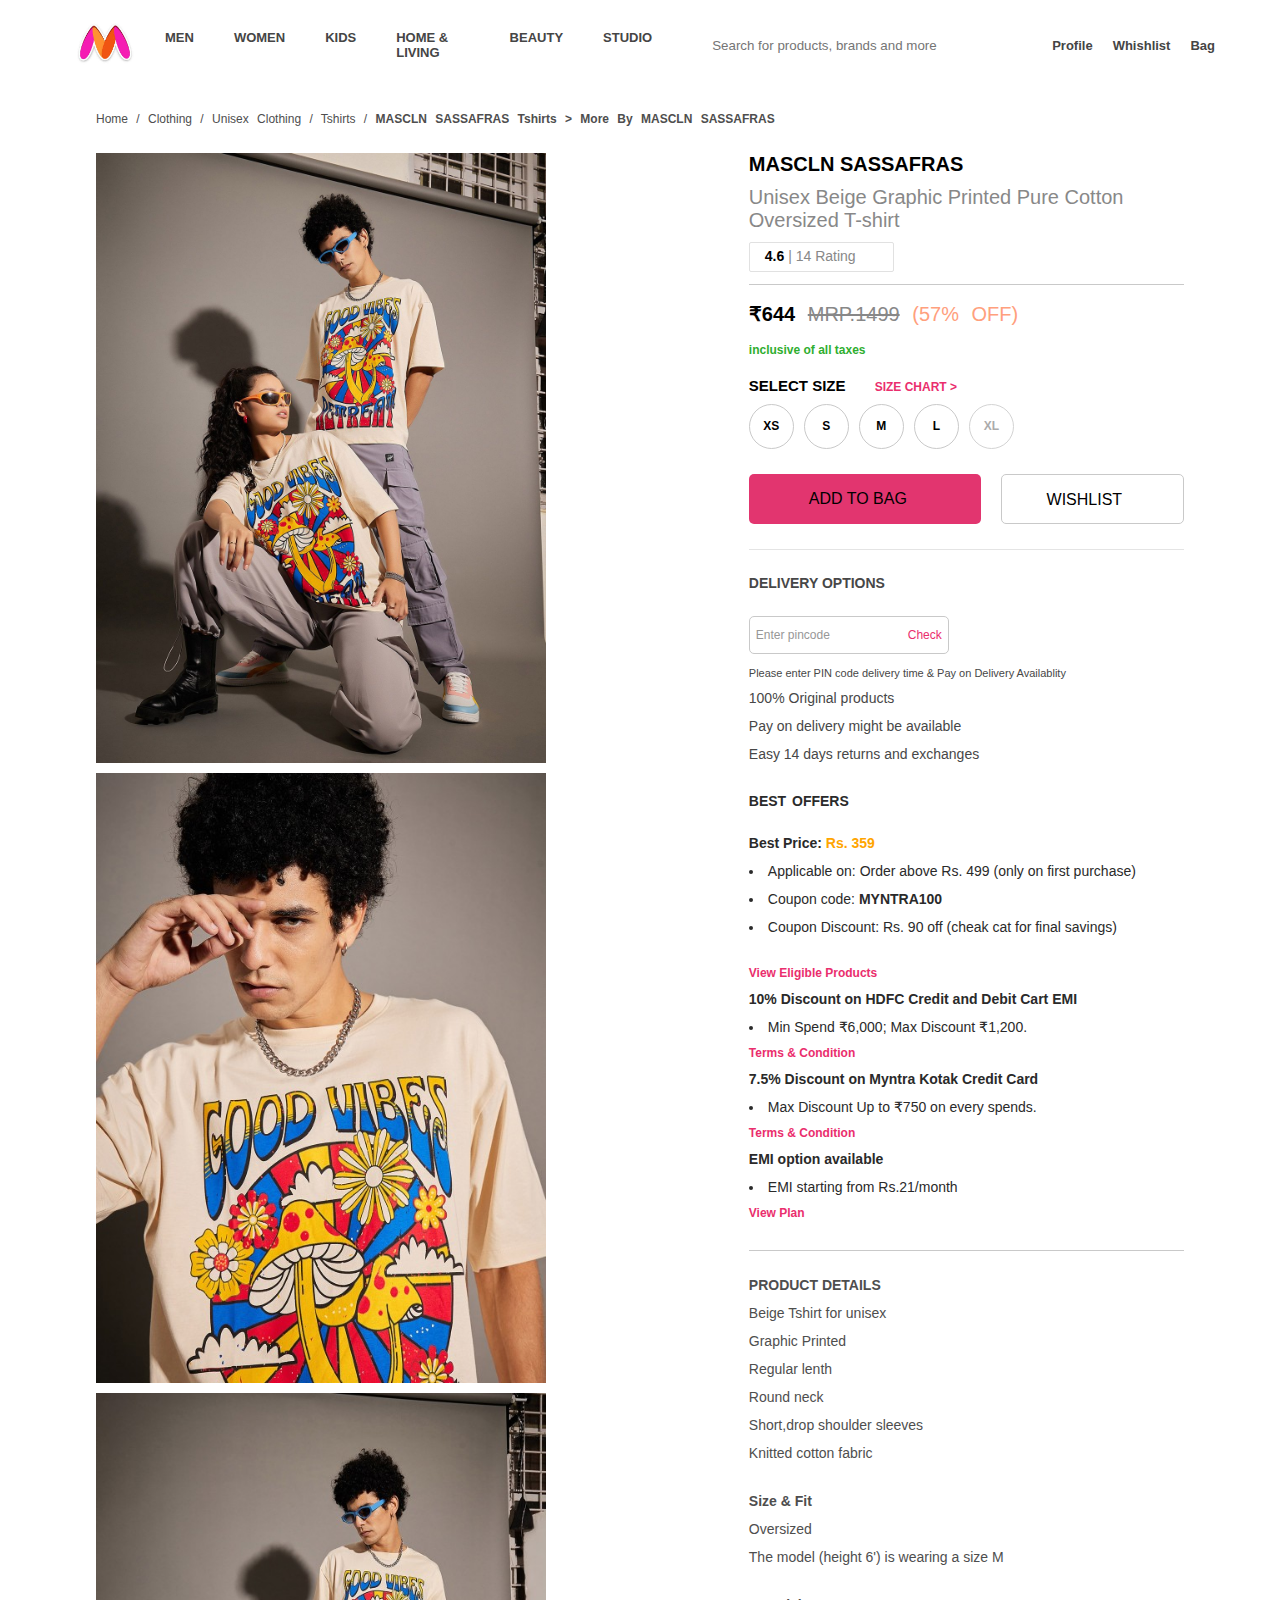
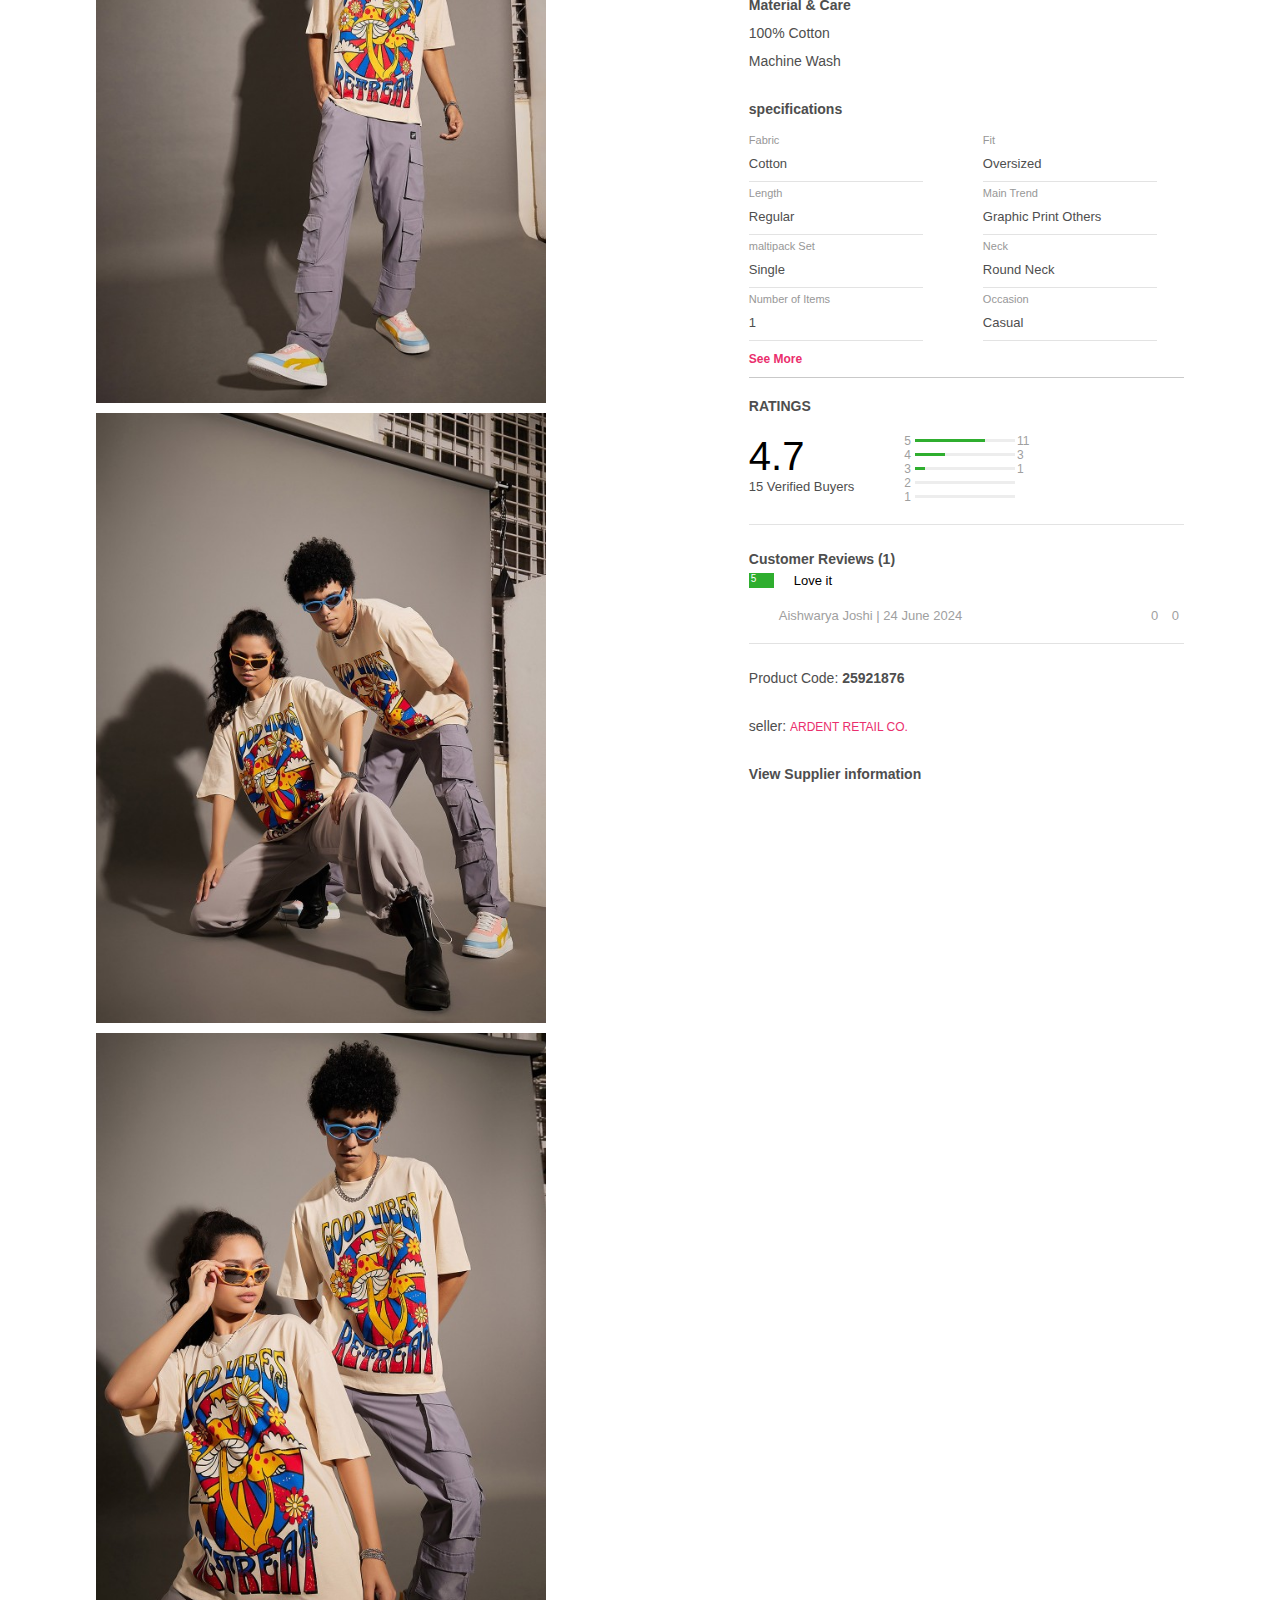
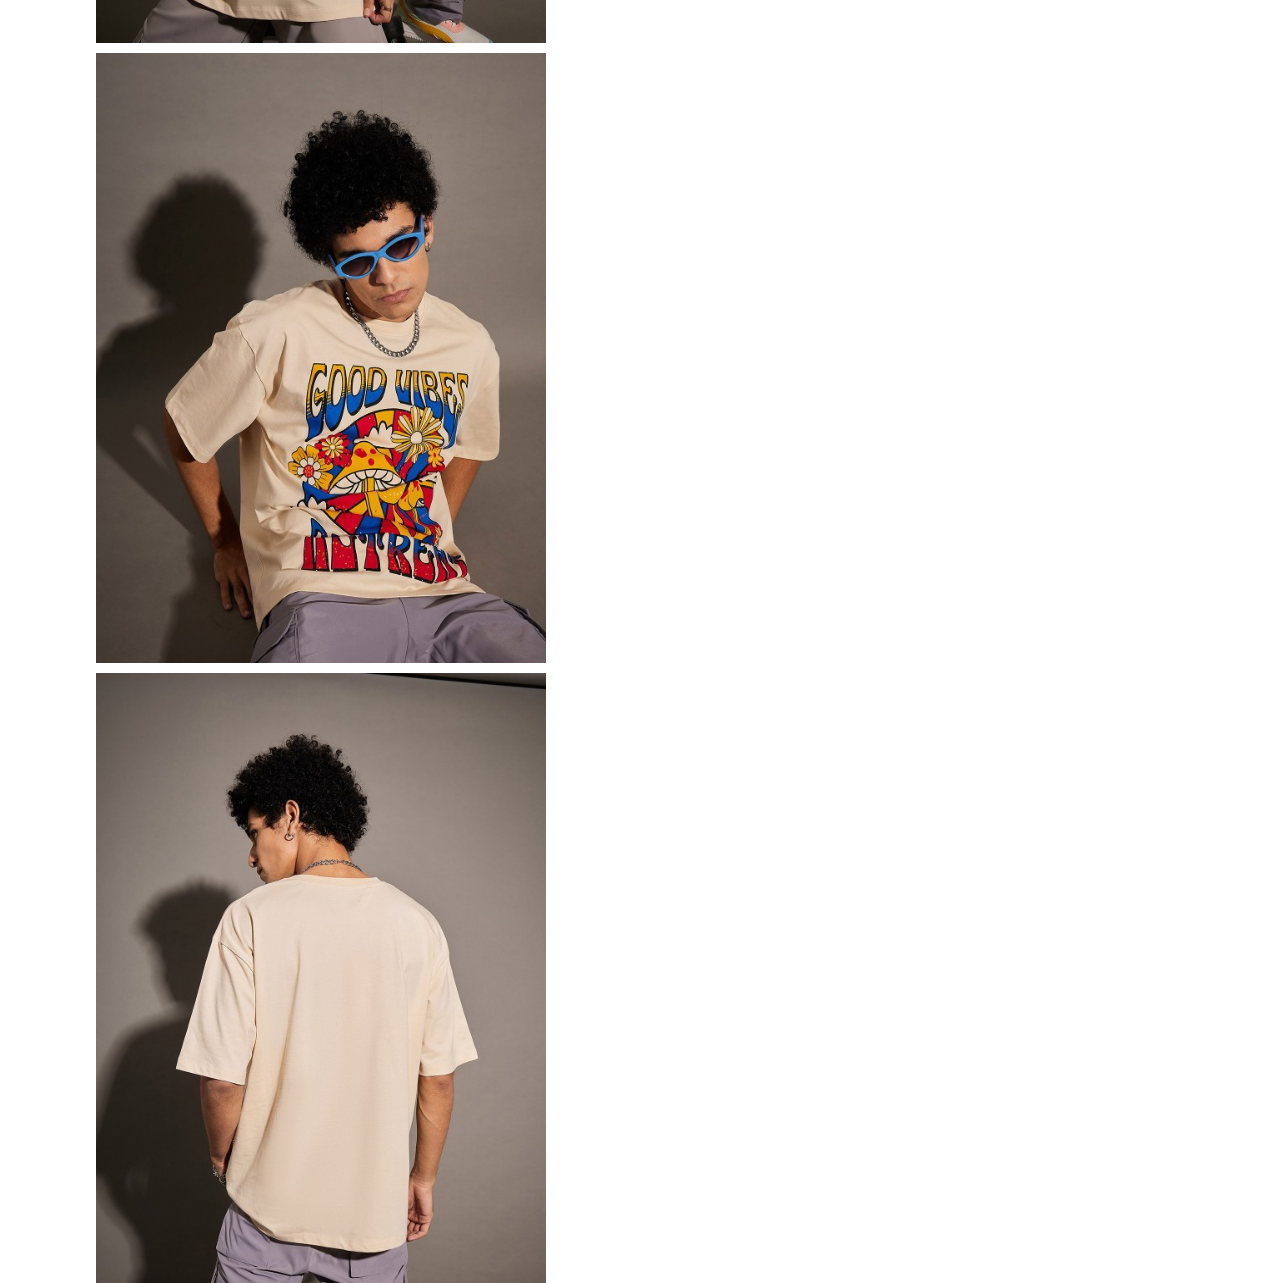
==== detail.html @ 192cfa90 "first commit" ====
<html>

<head>
    <title></title>

    <link rel="stylesheet" href="css/style.css" />
    <link rel="stylesheet" href="https://cdnjs.cloudflare.com/ajax/libs/font-awesome/6.5.2/css/all.min.css"
        integrity="sha512-SnH5WK+bZxgPHs44uWIX+LLJAJ9/2PkPKZ5QiAj6Ta86w+fsb2TkcmfRyVX3pBnMFcV7oQPJkl9QevSCWr3W6A=="
        crossorigin="anonymous" referrerpolicy="no-referrer" />
    <style></style>
</head>

<body>
    <div class="main">
        <!-- heading start -->
        <div class="header">
            <div class="myntraicon">
                <img src="images myntra/myntra.jpg" width="60px" />
            </div>
            <div class="nav">
                <ul>
                     <li class="men_option"><a href="index.html">MEN</a>
                        <!-- men option start -->
                        <div class="men_tshirts_option">
                            <div class="men_tshirts_option1">
                            <ul class="option_list1">
                                <li class="size_chart">Topwear</li>
                                <li><a href="man.html">T-shirts</a></li>
                                <li>Casual Shirts</li>
                                <li>Formal Shirts</li>
                                <li>Sweatshiets</li>
                                <li>Sweaters</li>
                                <li>Jackets</li>
                                <li>Blazers & Coats</li>
                                <li>Suits</li>
                                <li>Rain Jackets</li>
                            </ul>

                            <ul class="option_list2">
                                <li class="size_chart">Indian & Festive Wear</li>
                                <li>Kurtas & Kurta Sets</li>
                                <li>Sherwanis</li>
                                <li>Nehru Jackets</li>
                                <li>Dhotis</li>
                            </ul>
                        </div>

                        <div class="men_tshirts_option1">
                            <ul class="option_list1">
                                <li class="size_chart">Bottomwear</li>
                                <li>Jeans</li>
                                <li>Casual Trousers</li>
                                <li>Formal Trousers</li>
                                <li>Shorts</li>
                                <li>Track Pants & Joggers</li>
                            </ul>

                            <ul class="option_list1">
                                <li class="size_chart">Innerwear & Sleepwear</li>
                                <li>Briefs & Trunks</li>
                                <li>Boxers</li>
                                <li>Sleepwear & Loungewear</li>
                                <li>Thermais</li>
                            </ul>
                            <ul class="option_list2">
                                <li class="size_chart">Plus Size</li>
                            </ul>

                        </div>

                        <div class="men_tshirts_option1">
                            <ul class="option_list1">
                                <li class="size_chart">FootWear</li>
                                <li>Casual Shoes</li>
                                <li>Sports hoes</li>
                                <li>Formal Shoes</li>
                                <li>Sneakers</li>
                                <li>Sandals & Floaters</li>
                                <li>Flip Flops</li>
                                <li>Socks</li>
                            </ul>
                            <ul class="option_list2">
                            <li class="size_chart">Personal Care & Grooming</li>
                            <li class="size_chart">Sungtasses & Frames</li>
                            <li class="size_chart">Watches</li>
                        </ul>
                            
                        </div>

                        <div class="men_tshirts_option1">
                            <ul class="option_list1">
                                <li class="size_chart">Sports & Active Wear</li>
                                <li>Sports Shoes</li>
                                <li>Sports Sandals</li>
                                <li>Active T-Shirts</li>
                                <li>Track Pants & Shorts</li>
                                <li>Tracksuits</li>
                                <li>jackets & Sweatshiets</li>
                                <li>Sports Accessories</li>
                                <li>Swimwear</li>
                            </ul>

                            <ul class="option_list2">
                                <li class="size_chart">gadgets</li>
                                <li>Smart Wearalbles</li>
                                <li>Fitness Gadgets</li>
                                <li>Headphone</li>
                                <li>Speakers</li>
                            </ul>
                           
                        </div>
                        <div class="men_tshirts_option1">
                            <ul class="option_list1">
                                <li class="size_chart">Fashion Accessories</li>
                                <li>Wallets</li>
                                <li>Belts</li>
                                <li>Perfumes & Body Mists</li>
                                <li>Trimmers</li>
                                <li>Deodorants</li>
                                <li>Ties,Cufflinks & Pocket Squares</li>
                                <li>Accessory Gift Sets</li>
                                <li>Caps & Hats</li>
                                <li>Mufflers,Scarves & Glovers</li>
                                <li>Phone Cases</li>
                                <li>Rings & Wristwear</li>
                                <li>Helmets</li>
                            </ul>

                            <ul class="option_list2">
                                <li class="size_chart">Bags & Backpacks</li>
                                <li class="size_chart">Luggages & Trollets</li>
                                
                            </ul>
                           
                        </div>

                        </div>





                        <!-- men option end -->

                    </li>
                    <li>WOMEN</li>
                    <li>KIDS</li>
                    <li>HOME & LIVING</li>
                    <li>BEAUTY</li>
                    <li>STUDIO</li>
                </ul>
            </div>
            <div class="search">
                <div><i class="fa-solid fa-magnifying-glass"></i></div>
                <div>
                    <input type="text" placeholder="Search for products, brands and more" />
                </div>
            </div>
            <div class="profile">
                <div>
                    <div><i class="fa-regular fa-user"></i></div>
                    <div>Profile</div>
                </div>
                <div>
                    <div><i class="fa-regular fa-heart"></i></div>
                    <div>Whishlist</div>
                </div>
                <div>
                    <div><i class="fa-solid fa-bag-shopping"></i></div>
                    <div>Bag</div>
                </div>
            </div>
        </div>
        <!-- heading end -->
      <!-- hradline start -->
       <div class="img_name">
        Home / Clothing / Unisex Clothing / Tshirts / <b>MASCLN SASSAFRAS Tshirts > More By MASCLN SASSAFRAS</b>
       </div>
       <div class="img_details">
        <div class="photo_detail">
           <div class="tshirt_photo"><img src="image/detailimg1.jpg" alt=""></div>
           <div class="tshirt_photo"><img src="image/detailimg2.jpg" alt=""></div>
           <div class="tshirt_photo"><img src="image/detailimg3.jpg" alt=""></div>
           <div class="tshirt_photo"><img src="image/detailimg4.jpg" alt=""></div>
           <div class="tshirt_photo"><img src="image/detailimg5.jpg" alt=""></div>
           <div class="tshirt_photo"><img src="image/detailimg6.jpg" alt=""></div>
           <div class="tshirt_photo"><img src="image/detailimg7.jpg" alt=""></div>
            
        </div>
        <div class="cast_detail">
            <div class="top_part">
            <div class="tshirt_name">
             <b>MASCLN SASSAFRAS</b>
            </div>
            <div class="tshirt_name1">Unisex Beige Graphic Printed Pure Cotton Oversized T-shirt     
            </div>
            <div class="rating">
                <b>4.6 </b>
                <i class="fa-solid fa-star star"></i>
                | 14 Rating
            </div>
          
        </div>
        <div class="money">
            <b> &#8377;644 </b> <span class="rscut">MRP.1499</span> <span class="color">(57% OFF)</span>
        </div>
        <div class="star">
            <b>inclusive of all taxes</b>
        </div>
        <div class="tshirt_size">
           <b> SELECT SIZE</b>
           <span class="size_chart"><b> SIZE CHART ></b> </span>
        </div>
        <div class="tshirt_size1">
            <li>XS</li>
            <li>S</li>
            <li>M</li>
            <li>L</li>
            <li>XL</li>
        </div>
        <div class="add_cast">
            <div class="add_bag">
                <i class="fa-solid fa-bag-shopping"></i>
                ADD TO BAG
            </div>
            <div class="add_wishlist">
                <i class="fa-regular fa-heart"></i>
                WISHLIST
            </div>
        </div>
        <div class="delivery">
            <div>DELIVERY OPTIONS</div>
            <div><i class="fa-solid fa-truck"></i></div>
        </div>
        <div class="pincode">
            <div>Enter pincode</div>
            <div class="size_chart">Check</div>
        </div>
        <div class="pin_taxt">
            <span>
                Please enter PIN code delivery time & Pay on Delivery Availablity 
            </span>
            <p>100% Original products</p>
            <p>Pay on delivery might be available</p>
            <p>Easy 14 days returns and exchanges</p>
        </div>
        <div class="offers">
           <b> BEST OFFERS</b>
           <i class="fa-solid fa-tag"></i>
        </div>
        <div class="best_price">
            <b>Best Price: <span>Rs. 359</span> </b>
            <li>Applicable on: Order above Rs. 499 (only on first purchase)</li>
            <li>Coupon code: <b>MYNTRA100</b></li>
            <li>Coupon Discount: Rs. 90 off (cheak cat for final savings)</li>
        </div>
        <div class="terms">
        <div class="size_chart">
            <b>View Eligible Products</b>
        </div>
        <div>
            <b>10% Discount on HDFC Credit and Debit Cart EMI</b>
            <li>
                Min Spend &#8377;6,000; Max Discount &#8377;1,200.
            </li>
        </div>
        <div class="size_chart">
            <b>Terms & Condition</b>
        </div>
        <div>
            <b>7.5% Discount on Myntra Kotak Credit Card</b>
            <li>
                Max Discount Up to &#8377;750 on every spends.
            </li>
        </div>
        <div class="size_chart">
            <b>Terms & Condition</b>
        </div>
        <div>
            <b>EMI option available</b>
            <li>
                EMI starting from Rs.21/month
            </li>
        </div>
        <div class="size_chart">
            <b>View Plan</b>
        </div>
    </div>
    <div class="product_detail">
        <b>PRODUCT DETAILS</b> <i class="fa-regular fa-file-lines"></i>

        <li>Beige Tshirt for unisex</li>
        <li>Graphic Printed</li>
        <li>Regular lenth</li>
        <li>Round neck</li>
        <li>Short,drop shoulder sleeves</li>
        <li>Knitted cotton fabric</li>
    </div>
    <div class="product_detail">
        <b>Size & Fit</b>

        <li>Oversized</li>
        <li>The model (height 6') is wearing a size M</li>
    </div>
    <div class="product_detail">
        <b>Material & Care</b>

        <li>100% Cotton</li>
        <li>Machine Wash</li>
    </div>
    <div class="specifications">
        <div class="product_detail">
            <b>specifications</b>
        </div>
        <div class="type">
        <div class="type1">
        <div class="fabric">
            <span>Fabric</span>
            Cotton
        </div>
        <div class="fabric">
            <span>Length</span>
            Regular
        </div>
        <div class="fabric">
            <span>maltipack Set</span>
            Single
        </div>
        <div class="fabric">
            <span>Number of Items</span>
            1
        </div>
    </div>
    <div class="type1">
        <div class="fabric">
            <span>Fit</span>
            Oversized
        </div>
        <div class="fabric">
            <span>Main Trend</span>
            Graphic Print Others
        </div>
        <div class="fabric">
            <span>Neck</span>
            Round Neck
        </div>
        <div class="fabric">
            <span>Occasion</span>
            Casual
        </div>
    </div>
    </div>
    <div class="size_chart">
        <b>See More</b>
    </div>
    </div>
   <div  class="rating_star">
    <b>RATINGS</b>
    <i class="fa-regular fa-star"></i>
   </div>
   <div class="rating_details">
    <div class="left_rating">
        <div>
            4.7
            <i class="fa-solid fa-star" style="color: rgb(47 174 47);"></i>
        </div>
        <div>
            15 Verified Buyers
        </div>
    </div>
    <div class="right_rating">
        <div class="five_star">
            5 
            <i class="fa-solid fa-star" style="color: #c2c2c2;" ></i>
            <div class="line_star">
                <div class="line_star5"></div>
            </div>
            11
        </div>
        <div class="five_star">
            4
            <i class="fa-solid fa-star" style="color: #c2c2c2;" ></i>
            <div class="line_star">
                <div class="line_star4"></div>
            </div>
            3
        </div>
        <div class="five_star">
            3 
            <i class="fa-solid fa-star" style="color: #c2c2c2;" ></i>
            <div class="line_star">
                <div class="line_star3"></div>
            </div>
            1
        </div>
        <div class="five_star">
            2 
            <i class="fa-solid fa-star" style="color: #c2c2c2;" ></i>
            <div class="line_star">
                <div class="line_star2"></div>
            </div>
            
        </div>
        <div class="five_star">
            1
            <i class="fa-solid fa-star" style="color: #c2c2c2;" ></i>
            <div class="line_star">
                <div class="line_star1"></div>
            </div>
            
        </div>
    </div>
   </div>
   <div class="product_detail">
    <b>Customer Reviews (1)</b>
   </div>
   <div class="reviews">
    <div class="love_it">
        5
        <i class="fa-solid fa-star"></i>
    </div>
    Love it
   </div>
   <div class="like_dislike">
    <div>
        Aishwarya Joshi | 24 June 2024
    </div>
    <div>
        <i class="fa-regular fa-thumbs-up"></i> 0
        <i class="fa-regular fa-thumbs-down"></i> 0
    </div>
   </div>
   <div class="product_detail">
    Product Code: <b>25921876</b>
   </div>
   <div class="product_detail">
    seller: <span class="size_chart">ARDENT RETAIL CO.</span>
   </div>
   <div class="product_detail">
    <b>View Supplier information</b>
   </div>
        </div>
       
       </div>
       <!-- hradline start -->
      
    </div>
</body>

</html>
---- css/style.css ----
* {
  margin: 0px;
  padding: 0px;
  box-sizing: border-box;
  font-family: "Roboto", sans-serif;
}
a {
  text-decoration: none;
  color: inherit;
}
body {
  background-color: white;
  cursor: pointer;
}
.header {
  width: 100%;
  background-color: white;
  padding: 15px 65px 10px 75px ;
  display: flex;
  justify-content: space-between;
  gap: 30px;
  align-items: center;
  position: sticky;
  z-index: 1;
  top: 0px;
  left: 0px;
}
.nav>ul{
    display: flex;
    list-style: none;
    gap: 40px;
    font-weight: 700;
    font-size: 13px;
    color: rgb(69, 69, 69);
}

.search{
    display: flex;
    width: 30%;
}
.search div{
    margin: 10px;
}
.search input{
    width: 300px;
    border: none;
    outline: none;
}
.profile{
    display: flex;
    text-align: center;
    gap: 20px;
    font-size: 13px;
    color: rgb(69, 69, 69);
}
.profile div{
    font-weight: 700;
}
.headline{
    margin-top: 30px;
}
.usecode{
    display: flex;
    width: 100%;
}


.imgheading{
    display: flex;
    justify-content: center;
    width: 100%;

}
.imgheading img{
    height: 100%;
    transition: 1s;
}
.images_row{
    width: 100%;
    display: flex;
    justify-content: center;
    flex-wrap: wrap;
}
.images_row img{
    width: 16%;
}

 .ditels{
    width: 100%;
    display: flex;
    text-align: left;
    flex-wrap: wrap;
    justify-content: center;
    gap: 80px;
    padding-top: 30px;
    color:rgb(118, 118, 118);
    font-size: 12px;
}  
 .ditels ul li{
    list-style: none;
    padding-top: 1px;
}
  .shopping li{
    margin: 10px;

} 
 .link{
    margin-top: 25px;
} 
 .policy li{
    margin: 10px;
     
}
.appstore{
    width: 230px;
    display: flex;
    justify-content: space-evenly;
}
  .appstore img{
    width: 100px;
    height: 35px;
    margin: 10px;
    justify-content: space-evenly;
    transition: 1s;
} 
 .icon{
    padding-top: 10px;
    font-weight: 600;
}
.icon div{
    padding-top: 7px;
}
.icon i{
    padding-left: 5px;
}
.original{
    display: flex;
    text-align: center;
}
.return{
    display: flex;
    padding-top: 20px;
}
.text{
    padding: 5px 0px 0px 9px ;
}
.text b{
    font-weight: 800;
    color: black;
}
.popular{
    width: 50%;
    display: flex;
    text-align: left;
    flex-wrap: wrap;
    color:rgb(118, 118, 118);
    font-size: 12px;
    margin: auto;
}
.popular div{
    padding-top: 20px;
}
.popularsearch{
    display: flex;
}
.line{
    width: 770px;
    border-top: 1px solid rgb(229, 229, 229);
    position: relative;
    top: 28px;
    left: 7px;
}
.flipkart{
    width: 100%;
    display: flex;
    justify-content: space-between;
}
.middleheader{
  width: 83%;
  margin: auto;
 padding-top: 10px;
 font-size: 12px;
 color:rgb(118, 118, 118);
}
.middleheader div{
    padding: 13px 0px 0px 35px;
    word-spacing: 2px;
}
.middleheader b{
    font-weight: 800;
    color: black;
}
.middle-left{
    margin-left: 50px;
    width: 20%;
}
.filter{
    width: 1575px;
    display: flex;
    border-bottom: 1px solid rgb(212, 212, 212);
}
.filter div b{
    margin-left: -35px;
}
form{
    width: 1474px;
    padding: 0px 20px 15px 180px;
    display: flex;
    color: rgb(0, 0, 0);
    justify-content: space-between;
}
form select{
    color:rgb(118, 118, 118);
}
.Bundle select{
    border: none;
}
.data{
    width: 83%;
    margin: auto;
   font-size: 12px;
   color:black;
   display: flex;
   justify-content: center;
}
.left-data{
    width: 17%;
    height: 1170px;
    border-right:1px solid rgb(212, 212, 212);
    background-color: white;
    position: sticky;
    top: 85px;
    left: 158px;
   
}

.categories{
    padding: 5px 0px 20px 34px;
    word-spacing: 2px;
    border-bottom: 1px solid rgb(212, 212, 212);    
}
.categories div{
padding-top: 10px;
gap: 6px;
}
.brand{
    width: 100%;
    align-items: center;
    display: flex;
    justify-content: space-between;
}
.brand i{
    width: 30px;
    height: 30px;
    text-align: center;
    padding-top: 10px;
    background-color: rgb(245, 245, 245);
    border-radius: 50%;
    font-size: 10px;
    margin-right: 20px;
}
.tshirtscolor{
    display: flex;
}
.black{
    width: 14px;
    height: 14px;
    border-radius: 50px;
    background-color: black;
}
.blue{
    width: 14px;
    height: 14px;
    border-radius: 50px;
    background-color: blue;
}
.white{
    width: 14px;
    height: 14px;
    border-radius: 50px;
    background-color: white;
    border: 1px solid rgb(192, 192, 192);
}
.navyblue{
    width: 14px;
    height: 14px;
    border-radius: 50px;
    background-color: navy;
}
.green{
    width: 14px;
    height: 14px;
    border-radius: 50px;
    background-color: green;
}
.gray{
    width: 14px;
    height: 14px;
    border-radius: 50px;
    background-color:gray;
}
.red{
    width: 14px;
    height: 14px;
    border-radius: 50px;
    background-color: red;
}
.discount{
    padding: 5px 0px 20px 34px;
    word-spacing: 2px;
}
.discount div{
    margin-top: 10px;
    }
 .right_data{
 margin: 25px;
 gap: 50px;
 }
 .right_data img {
    width: 210px;
    height: 280px;
 }
 .img_table{
    width: 100%;
    display: flex;
    gap: 50px;
    padding-bottom:50px ;
 }
 .img_{
    width: 210px;
    color: rgb(136, 136, 136);
 }
 .img_ b{
    font-size: 13px;
    color: black;
 }
 .rate{
    padding-top: 10px;
 }
 .img_ div p{
    padding: 5px 0px 0px 18px;
 }
 .rscut{
    text-decoration:line-through;
 }
 .color{
    color: rgb(255, 160, 125);
 }
 .img_table2{
    width: 100%;
    display: flex;
    gap: 50px;
    padding-bottom:50px ;
 }
 .img_table3{
    width: 100%;
    display: flex;
    gap: 50px;
    padding-bottom:50px ;
 }
 .img_table4{
    width: 100%;
    display: flex;
    gap: 50px;
    padding-bottom:50px ;
 }
 .img_table5{
    width: 100%;
    display: flex;
    gap: 50px;
    padding-bottom:50px ;
 }
 .img_table6{
    width: 100%;
    display: flex;
    gap: 50px;
    padding-bottom:50px ;
 }
 .img_table7{
    width: 100%;
    display: flex;
    gap: 50px;
    padding-bottom:50px ;
 }
 .img_table8{
    width: 100%;
    display: flex;
    gap: 50px;
    padding-bottom:50px ;
 }
 .img_table9{
    width: 100%;
    display: flex;
    gap: 50px;
    padding-bottom:50px ;
 }
 .img_table10{
    width: 100%;
    display: flex;
    gap: 50px;
    padding-bottom:50px ;
    border-bottom:1px solid rgb(212, 212, 212);
 }
 .previous-page{
    width: 500px;
    height: 50px;
    margin: auto;
    /* background-color: aqua; */
    display: flex;
    gap: 50px;
    padding-top: 19px;
    margin-top: 15px;
    font-size: 15px;
    color: rgb(136, 136, 136);
 }
 .page1{
    padding-top: 5px;
 }
.next{
    width: 90px;
    height: 30px;
    border:1px solid rgb(212, 212, 212);
    border-radius: 4px;
    padding: 4px 0px 0px 12px ;
}


 /* details page start  */


.img_name{
    width: 85%;
    margin: auto;
    color: rgb(78, 78, 78);
    font-size: 12px;
    padding: 27px 0px;
    word-spacing: 5px;
}
.img_details{
    display: flex;
    width: 85%;
    margin: auto;
}
.photo_detail{
    width: 60%;
    display: flex;
    gap: 10px;
    flex-wrap: wrap;
}
.tshirt_photo{
    width: 450px;
    height: 610px;
    overflow: hidden;
}
.tshirt_photo img{
    width: 450px;
    height: 610px;
    transition: 0.6s;
    transform: scale(1);
   
}
.tshirt_photo img:hover {
  transform: scale(1.1);
}
.cast_detail{
    width: 40%;
}
.top_part{
    border-bottom:1px solid rgb(201, 201, 201) ;
    padding-bottom: 12px;
}
.tshirt_name{
    padding-bottom: 10px;
    font-size: 20px;
}
.tshirt_name1{
    padding-bottom: 10px;
    font-size: 20px;
    color: rgb(136, 136, 136);
}
.star{
    color: rgb(47 174 47);
    font-size: 12px;
}
.rating{
    width: 145px;
    height: 30px;
    border: 1px solid rgb(225, 225, 225);
    border-radius: 2px;
    font-size: 14px;
    padding: 5px 0px 0px 15px ;
   color:  rgb(136, 136, 136);
}
.rating b{
    color: black;
}
.money{
    font-size: 20px;
    word-spacing: 7px;
    padding: 17px 0px;
    color: rgb(136, 136, 136);
}
.money b{
    color: black;
}
.tshirt_size {
    margin-top: 20px;
padding-right: 10px;
font-size: 15px;
}
.tshirt_size b{
    padding-right: 25px;
  
}
.size_chart{
    color: rgb(234, 46, 109);
    font-size: 12px;
}
.tshirt_size1{
    display: flex;
    gap: 10px;
    padding-top: 10px;
}
.tshirt_size1 li{
    width: 45px;
    height: 45px;
    list-style: none;
    border: 1px solid rgb(201, 201, 201);
    border-radius: 50%;
    text-align: center;
    padding-top: 14px;
    font-size: 12px;
    font-weight: bold;
}
.tshirt_size1 li:last-child{
    color: rgb(151, 151, 151);
    opacity: 0.8;
}
.add_cast{
    display: flex;
    gap: 20px;
    padding: 25px 0px ;
    border-bottom: 1px solid rgb(228, 228, 228) ;
}
.add_bag{
    width: 240px;
    height: 50px;
    background-color: rgb(226, 53, 111);
    border-radius: 5px;
    padding: 16px 0px 0px 60px;
}
.add_wishlist{
    width: 190px;
    height: 50px;
    background-color:white;
    border: 1px solid rgb(201, 201, 201);
    border-radius: 5px;
    padding: 16px 0px 0px 45px;
}
.delivery{
    display: flex;
    font-size: 14px;
    gap: 17px;
    font-weight: 600;
    color: rgb(71, 71, 71);
    padding: 25px 0px;
}
.pincode{
    display: flex;
    width: 200px;
    border: 1px solid rgb(201, 201, 201);
    border-radius: 5px;
    justify-content: space-between;
    font-size: 12px;
    color: rgb(151, 151, 151);
    padding: 11px 6px;
}
.pincode .size_chart{
    color: rgb(234, 46, 109);
}
.pin_taxt{
    padding: 8px 0px 25px 0px ;
    font-size: 14px;
    color: rgb(71, 71, 71);
    line-height: 2;
}
.pin_taxt span{
    font-size: 11px;
}
.offers{
    font-size: 14px;
    word-spacing: 2px;
    color: rgb(42, 42, 42);
}
.best_price{
    font-size: 14px;
    color: rgb(42, 42, 42);
    padding: 20px 0px ;
    line-height: 2;
}
.best_price span{
    color: orange;
}
.terms{
    line-height: 2;
    font-size: 14px;
    color: rgb(42, 42, 42);
    padding-bottom: 25px;
    border-bottom: 1px solid rgb(201, 201, 201);
}
.product_detail{
    font-size: 14px;
    color: rgb(78, 78, 78);
    padding-top: 20px;
    line-height: 2;
    list-style: none;
}
.specifications{
line-height: 3;
border-bottom: 1px solid rgb(201, 201, 201);
}
.fabric{
    display: flex;
    flex-direction: column;
    font-size: 13px;
    padding-bottom: 4px;
    border-bottom:  1px solid rgb(227, 227, 227);
}
.fabric span{
    font-size: 11px;
    color: rgb(151, 151, 151);
}
.type{
    display: flex;
    gap: 60px;
}
.type1{
    width: 40%;
    color: rgb(78, 78, 78);
    padding-top: 6px;
    line-height: 2;
   flex-direction: column;
}
.rating_star{
    font-size: 14px;
    color: rgb(78, 78, 78);
    padding-top: 20px;
}
.rating_details{
    display: flex;
    padding: 20px 0px;
    border-bottom:  1px solid rgb(227, 227, 227);
}
.left_rating{
    
    padding-right: 20px;
}
.left_rating :first-child{
    font-size: 40px;
}
.left_rating :last-child{
    font-size: 13px;
    color: rgb(78, 78, 78);
}
.right_rating{
    padding-left: 30px;
}
.five_star{
    display: flex;
    font-size: 12px;
    color: rgb(159, 159, 159);
    gap: 2px;
}
.line_star{
    width: 100px;
    height: 3px;
    background-color: rgb(237, 237, 237);
    margin-top: 5px;
}
.line_star5{
    width: 70px;
    height: 3px;
    background-color: rgb(47 174 47);
}
.line_star4{
    width: 30px;
    height: 3px;
    background-color: rgb(47 174 47);
}
.line_star3{
    width: 10px;
    height: 3px;
    background-color: rgb(47 174 47);
}
.reviews{
    font-size: 13px;
    display: flex;
    gap: 20px;
}
.love_it{
    width: 25px;
    background-color: rgb(47 174 47);
    color: white;
    font-size: 10px;
    padding-left: 2px;
}
.like_dislike{
    display: flex;
    padding: 20px 5px 0px 30px;
    justify-content: space-between;
}
.like_dislike{
    font-size: 13px;
    color: rgb(159, 159, 159);
    padding-bottom: 20px;
    border-bottom: 1px solid rgb(226, 226, 226) ;
}
.like_dislike i {
    padding-left: 10px;
}
 /* details page start  */





/* men option page start */

.men_option{
    /* padding: 17px 0px ; */
    position: relative;
  
}
.men_tshirts_option{
    width: 1000px;
    height: 400px;
    background-color: rgb(235, 255, 255);
    position: absolute;
    display: flex;
    opacity: 0;
    visibility: hidden;
 }
 .men_tshirts_option1{
    width: 210px;
 }
 .option_list1{
    width: 178px;
    padding: 15px;
    line-height: 20px;
    list-style: none;
    border-bottom: 1px solid rgb(226, 226, 226) ;
    font-weight: normal;
 }
 .option_list2{
    width: 178px;
    padding: 15px;
    line-height: 20px;
    list-style: none;
    font-weight: normal;
 }

 .men_option:hover .men_tshirts_option{
    opacity: 1;
    visibility: visible;
 }
 .option_list1 li:hover{
    font-weight: bold;
 }
 .option_list2 li:hover{
    font-weight: bold;
 }







 /* men option page end */
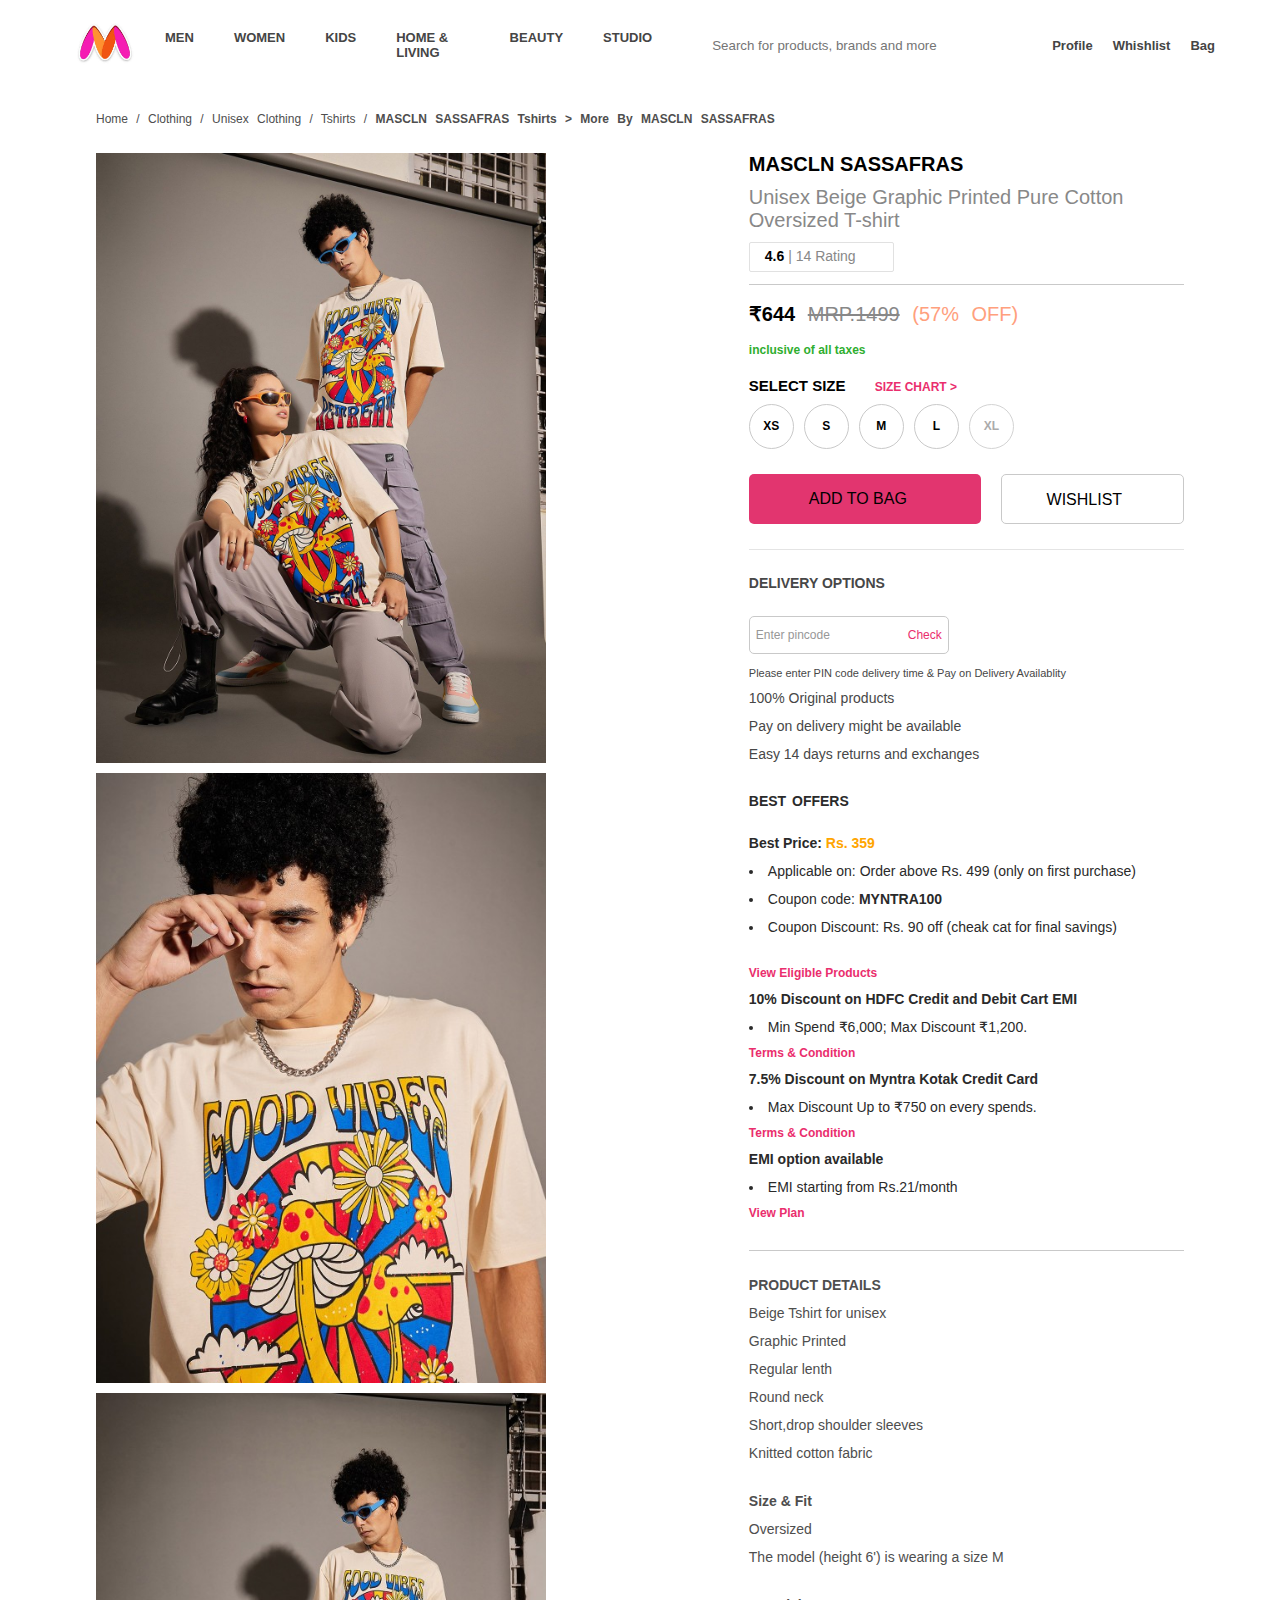
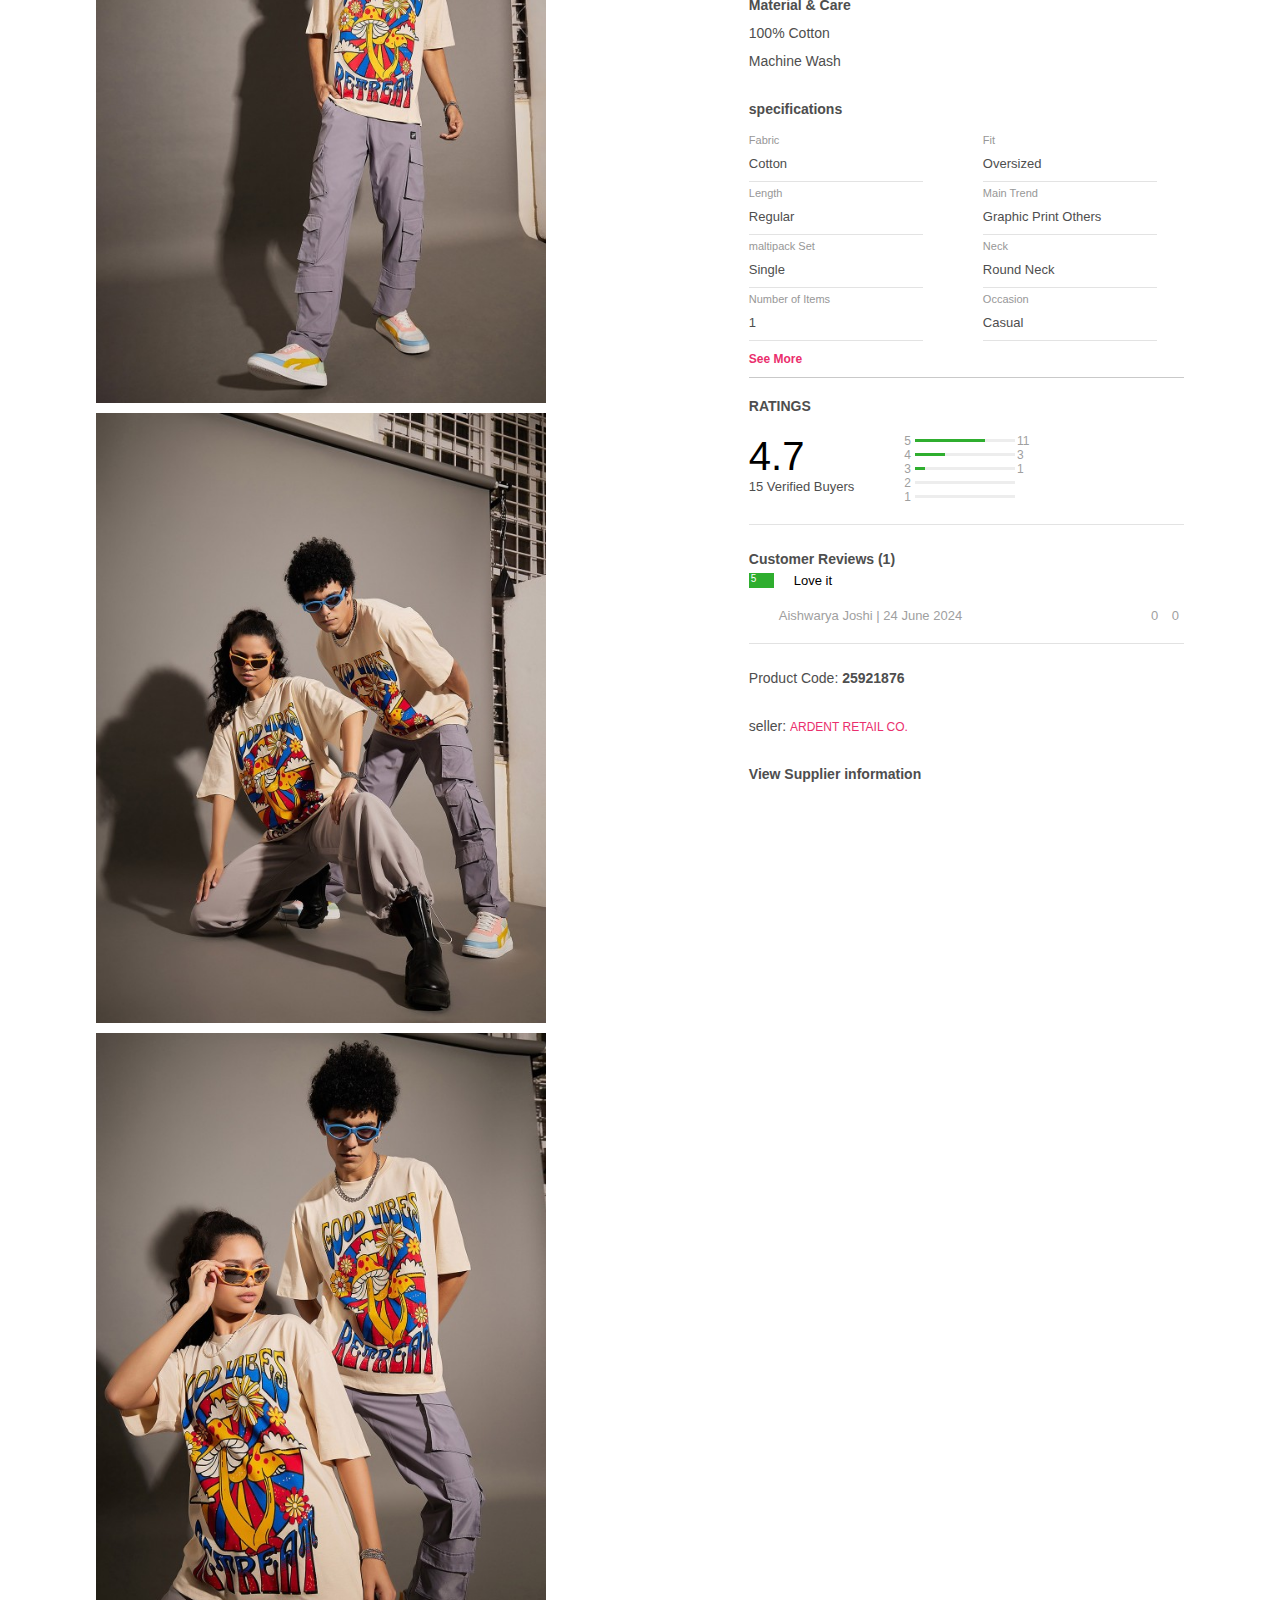
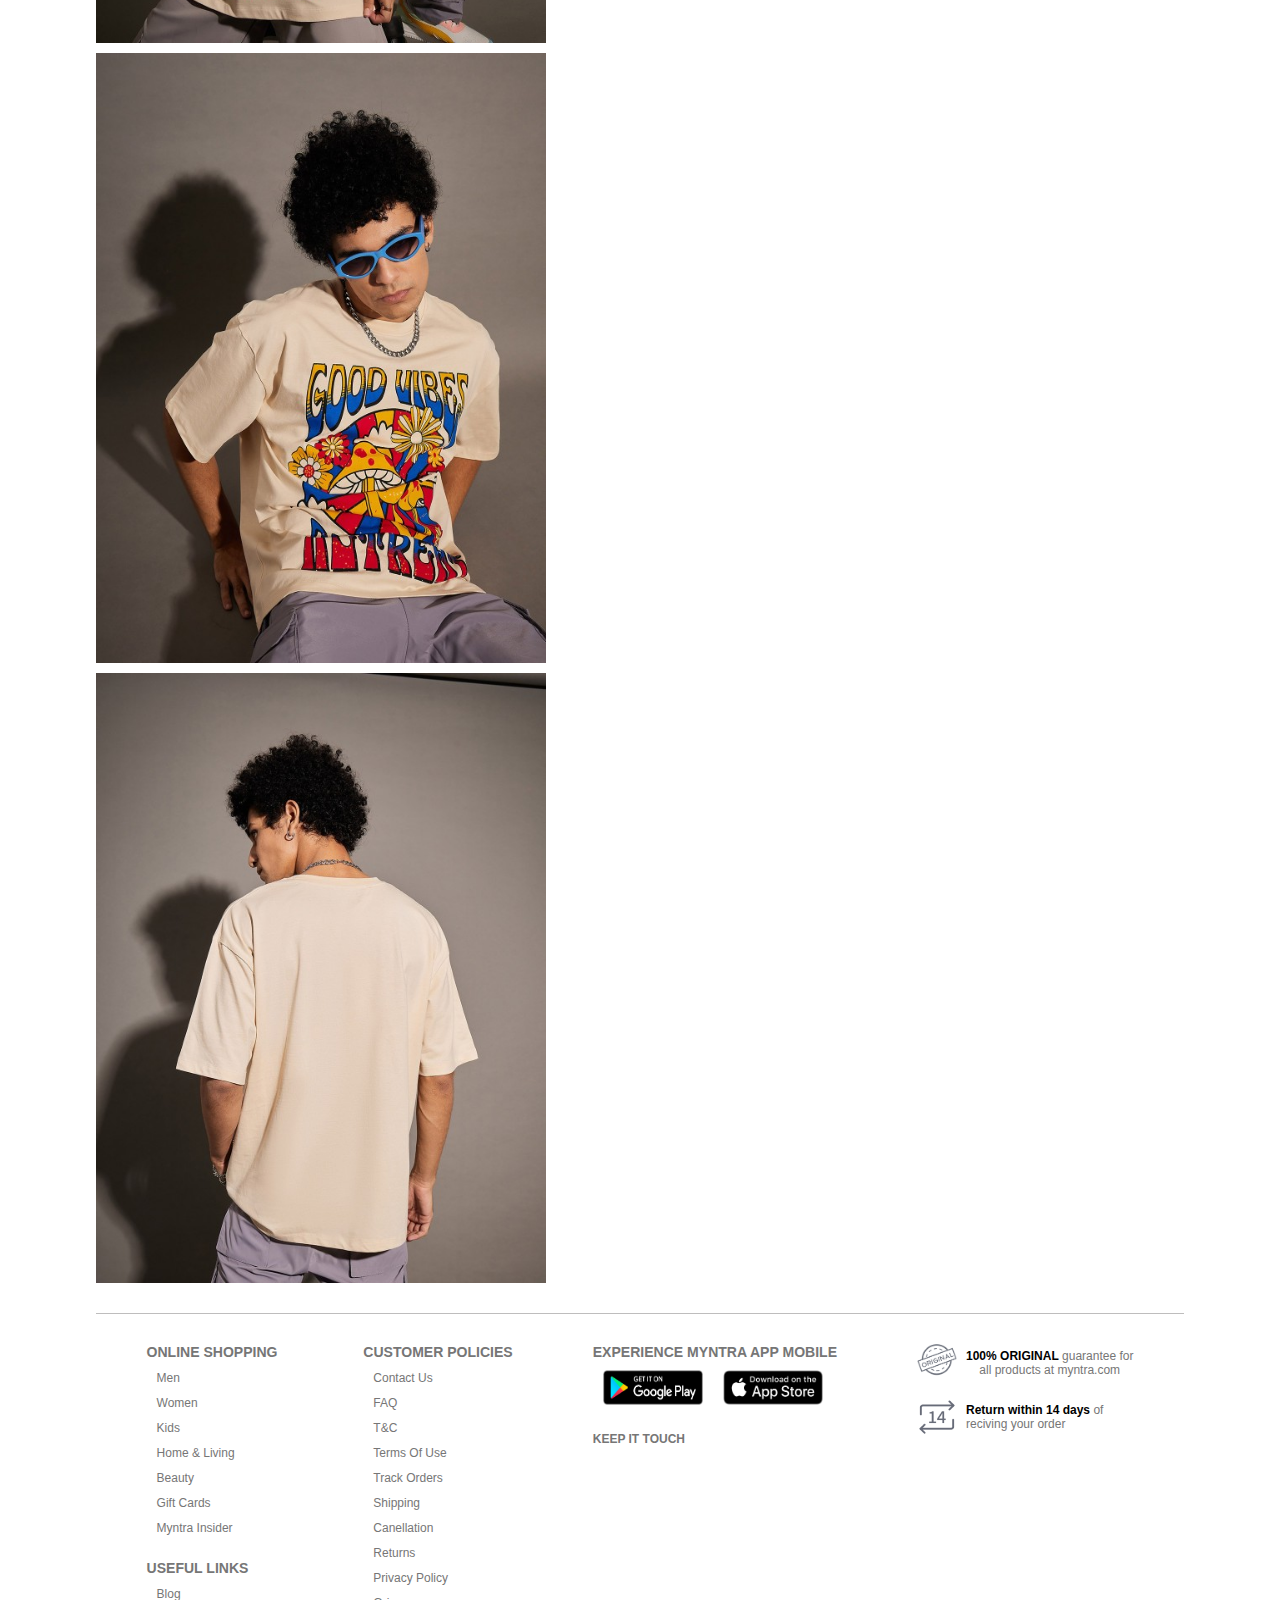
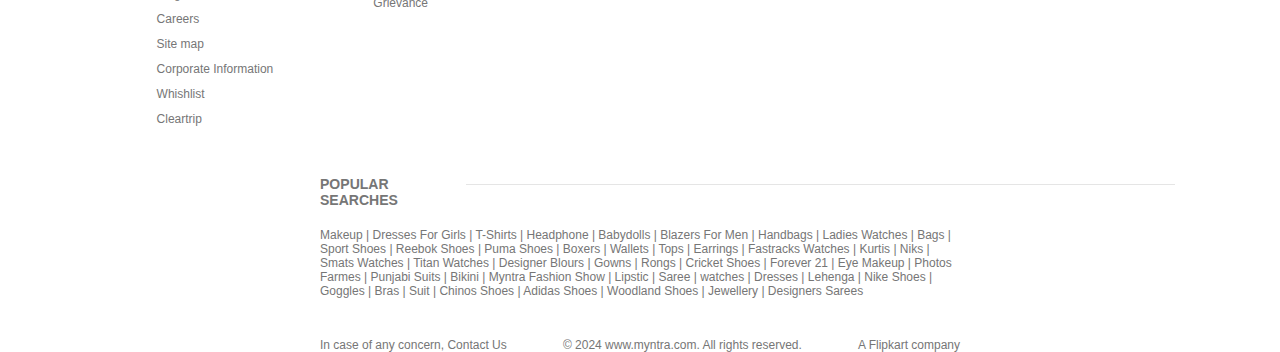
==== commit 34701ae5: "friat commit" ====
--- a/detail.html
+++ b/detail.html
@@ -19,120 +19,120 @@
             </div>
             <div class="nav">
                 <ul>
-                     <li class="men_option"><a href="index.html">MEN</a>
+                    <li class="men_option"><a href="index.html">MEN</a>
                         <!-- men option start -->
                         <div class="men_tshirts_option">
                             <div class="men_tshirts_option1">
-                            <ul class="option_list1">
-                                <li class="size_chart">Topwear</li>
-                                <li><a href="man.html">T-shirts</a></li>
-                                <li>Casual Shirts</li>
-                                <li>Formal Shirts</li>
-                                <li>Sweatshiets</li>
-                                <li>Sweaters</li>
-                                <li>Jackets</li>
-                                <li>Blazers & Coats</li>
-                                <li>Suits</li>
-                                <li>Rain Jackets</li>
-                            </ul>
-
-                            <ul class="option_list2">
-                                <li class="size_chart">Indian & Festive Wear</li>
-                                <li>Kurtas & Kurta Sets</li>
-                                <li>Sherwanis</li>
-                                <li>Nehru Jackets</li>
-                                <li>Dhotis</li>
-                            </ul>
-                        </div>
-
-                        <div class="men_tshirts_option1">
-                            <ul class="option_list1">
-                                <li class="size_chart">Bottomwear</li>
-                                <li>Jeans</li>
-                                <li>Casual Trousers</li>
-                                <li>Formal Trousers</li>
-                                <li>Shorts</li>
-                                <li>Track Pants & Joggers</li>
-                            </ul>
-
-                            <ul class="option_list1">
-                                <li class="size_chart">Innerwear & Sleepwear</li>
-                                <li>Briefs & Trunks</li>
-                                <li>Boxers</li>
-                                <li>Sleepwear & Loungewear</li>
-                                <li>Thermais</li>
-                            </ul>
-                            <ul class="option_list2">
-                                <li class="size_chart">Plus Size</li>
-                            </ul>
-
-                        </div>
-
-                        <div class="men_tshirts_option1">
-                            <ul class="option_list1">
-                                <li class="size_chart">FootWear</li>
-                                <li>Casual Shoes</li>
-                                <li>Sports hoes</li>
-                                <li>Formal Shoes</li>
-                                <li>Sneakers</li>
-                                <li>Sandals & Floaters</li>
-                                <li>Flip Flops</li>
-                                <li>Socks</li>
-                            </ul>
-                            <ul class="option_list2">
-                            <li class="size_chart">Personal Care & Grooming</li>
-                            <li class="size_chart">Sungtasses & Frames</li>
-                            <li class="size_chart">Watches</li>
-                        </ul>
-                            
-                        </div>
-
-                        <div class="men_tshirts_option1">
-                            <ul class="option_list1">
-                                <li class="size_chart">Sports & Active Wear</li>
-                                <li>Sports Shoes</li>
-                                <li>Sports Sandals</li>
-                                <li>Active T-Shirts</li>
-                                <li>Track Pants & Shorts</li>
-                                <li>Tracksuits</li>
-                                <li>jackets & Sweatshiets</li>
-                                <li>Sports Accessories</li>
-                                <li>Swimwear</li>
-                            </ul>
-
-                            <ul class="option_list2">
-                                <li class="size_chart">gadgets</li>
-                                <li>Smart Wearalbles</li>
-                                <li>Fitness Gadgets</li>
-                                <li>Headphone</li>
-                                <li>Speakers</li>
-                            </ul>
-                           
-                        </div>
-                        <div class="men_tshirts_option1">
-                            <ul class="option_list1">
-                                <li class="size_chart">Fashion Accessories</li>
-                                <li>Wallets</li>
-                                <li>Belts</li>
-                                <li>Perfumes & Body Mists</li>
-                                <li>Trimmers</li>
-                                <li>Deodorants</li>
-                                <li>Ties,Cufflinks & Pocket Squares</li>
-                                <li>Accessory Gift Sets</li>
-                                <li>Caps & Hats</li>
-                                <li>Mufflers,Scarves & Glovers</li>
-                                <li>Phone Cases</li>
-                                <li>Rings & Wristwear</li>
-                                <li>Helmets</li>
-                            </ul>
-
-                            <ul class="option_list2">
-                                <li class="size_chart">Bags & Backpacks</li>
-                                <li class="size_chart">Luggages & Trollets</li>
-                                
-                            </ul>
-                           
-                        </div>
+                                <ul class="option_list1">
+                                    <li class="size_chart">Topwear</li>
+                                    <li><a href="man.html">T-shirts</a></li>
+                                    <li>Casual Shirts</li>
+                                    <li>Formal Shirts</li>
+                                    <li>Sweatshiets</li>
+                                    <li>Sweaters</li>
+                                    <li>Jackets</li>
+                                    <li>Blazers & Coats</li>
+                                    <li>Suits</li>
+                                    <li>Rain Jackets</li>
+                                </ul>
+
+                                <ul class="option_list2">
+                                    <li class="size_chart">Indian & Festive Wear</li>
+                                    <li>Kurtas & Kurta Sets</li>
+                                    <li>Sherwanis</li>
+                                    <li>Nehru Jackets</li>
+                                    <li>Dhotis</li>
+                                </ul>
+                            </div>
+
+                            <div class="men_tshirts_option1">
+                                <ul class="option_list1">
+                                    <li class="size_chart">Bottomwear</li>
+                                    <li>Jeans</li>
+                                    <li>Casual Trousers</li>
+                                    <li>Formal Trousers</li>
+                                    <li>Shorts</li>
+                                    <li>Track Pants & Joggers</li>
+                                </ul>
+
+                                <ul class="option_list1">
+                                    <li class="size_chart">Innerwear & Sleepwear</li>
+                                    <li>Briefs & Trunks</li>
+                                    <li>Boxers</li>
+                                    <li>Sleepwear & Loungewear</li>
+                                    <li>Thermais</li>
+                                </ul>
+                                <ul class="option_list2">
+                                    <li class="size_chart">Plus Size</li>
+                                </ul>
+
+                            </div>
+
+                            <div class="men_tshirts_option1">
+                                <ul class="option_list1">
+                                    <li class="size_chart">FootWear</li>
+                                    <li>Casual Shoes</li>
+                                    <li>Sports hoes</li>
+                                    <li>Formal Shoes</li>
+                                    <li>Sneakers</li>
+                                    <li>Sandals & Floaters</li>
+                                    <li>Flip Flops</li>
+                                    <li>Socks</li>
+                                </ul>
+                                <ul class="option_list2">
+                                    <li class="size_chart">Personal Care & Grooming</li>
+                                    <li class="size_chart">Sungtasses & Frames</li>
+                                    <li class="size_chart">Watches</li>
+                                </ul>
+
+                            </div>
+
+                            <div class="men_tshirts_option1">
+                                <ul class="option_list1">
+                                    <li class="size_chart">Sports & Active Wear</li>
+                                    <li>Sports Shoes</li>
+                                    <li>Sports Sandals</li>
+                                    <li>Active T-Shirts</li>
+                                    <li>Track Pants & Shorts</li>
+                                    <li>Tracksuits</li>
+                                    <li>jackets & Sweatshiets</li>
+                                    <li>Sports Accessories</li>
+                                    <li>Swimwear</li>
+                                </ul>
+
+                                <ul class="option_list2">
+                                    <li class="size_chart">gadgets</li>
+                                    <li>Smart Wearalbles</li>
+                                    <li>Fitness Gadgets</li>
+                                    <li>Headphone</li>
+                                    <li>Speakers</li>
+                                </ul>
+
+                            </div>
+                            <div class="men_tshirts_option1">
+                                <ul class="option_list1">
+                                    <li class="size_chart">Fashion Accessories</li>
+                                    <li>Wallets</li>
+                                    <li>Belts</li>
+                                    <li>Perfumes & Body Mists</li>
+                                    <li>Trimmers</li>
+                                    <li>Deodorants</li>
+                                    <li>Ties,Cufflinks & Pocket Squares</li>
+                                    <li>Accessory Gift Sets</li>
+                                    <li>Caps & Hats</li>
+                                    <li>Mufflers,Scarves & Glovers</li>
+                                    <li>Phone Cases</li>
+                                    <li>Rings & Wristwear</li>
+                                    <li>Helmets</li>
+                                </ul>
+
+                                <ul class="option_list2">
+                                    <li class="size_chart">Bags & Backpacks</li>
+                                    <li class="size_chart">Luggages & Trollets</li>
+
+                                </ul>
+
+                            </div>
 
                         </div>
 
@@ -172,278 +172,400 @@
             </div>
         </div>
         <!-- heading end -->
-      <!-- hradline start -->
-       <div class="img_name">
-        Home / Clothing / Unisex Clothing / Tshirts / <b>MASCLN SASSAFRAS Tshirts > More By MASCLN SASSAFRAS</b>
-       </div>
-       <div class="img_details">
-        <div class="photo_detail">
-           <div class="tshirt_photo"><img src="image/detailimg1.jpg" alt=""></div>
-           <div class="tshirt_photo"><img src="image/detailimg2.jpg" alt=""></div>
-           <div class="tshirt_photo"><img src="image/detailimg3.jpg" alt=""></div>
-           <div class="tshirt_photo"><img src="image/detailimg4.jpg" alt=""></div>
-           <div class="tshirt_photo"><img src="image/detailimg5.jpg" alt=""></div>
-           <div class="tshirt_photo"><img src="image/detailimg6.jpg" alt=""></div>
-           <div class="tshirt_photo"><img src="image/detailimg7.jpg" alt=""></div>
-            
+        <!-- hradline start -->
+        <div class="img_name">
+            Home / Clothing / Unisex Clothing / Tshirts / <b>MASCLN SASSAFRAS Tshirts > More By MASCLN SASSAFRAS</b>
         </div>
-        <div class="cast_detail">
-            <div class="top_part">
-            <div class="tshirt_name">
-             <b>MASCLN SASSAFRAS</b>
-            </div>
-            <div class="tshirt_name1">Unisex Beige Graphic Printed Pure Cotton Oversized T-shirt     
-            </div>
-            <div class="rating">
-                <b>4.6 </b>
-                <i class="fa-solid fa-star star"></i>
-                | 14 Rating
-            </div>
-          
+        <div class="img_details">
+            <div class="photo_detail">
+                <div class="tshirt_photo"><img src="image/detailimg1.jpg" alt=""></div>
+                <div class="tshirt_photo"><img src="image/detailimg2.jpg" alt=""></div>
+                <div class="tshirt_photo"><img src="image/detailimg3.jpg" alt=""></div>
+                <div class="tshirt_photo"><img src="image/detailimg4.jpg" alt=""></div>
+                <div class="tshirt_photo"><img src="image/detailimg5.jpg" alt=""></div>
+                <div class="tshirt_photo"><img src="image/detailimg6.jpg" alt=""></div>
+                <div class="tshirt_photo"><img src="image/detailimg7.jpg" alt=""></div>
+
+            </div>
+            <div class="cast_detail">
+                <div class="top_part">
+                    <div class="tshirt_name">
+                        <b>MASCLN SASSAFRAS</b>
+                    </div>
+                    <div class="tshirt_name1">Unisex Beige Graphic Printed Pure Cotton Oversized T-shirt
+                    </div>
+                    <div class="rating">
+                        <b>4.6 </b>
+                        <i class="fa-solid fa-star star"></i>
+                        | 14 Rating
+                    </div>
+
+                </div>
+                <div class="money">
+                    <b> &#8377;644 </b> <span class="rscut">MRP.1499</span> <span class="color">(57% OFF)</span>
+                </div>
+                <div class="star">
+                    <b>inclusive of all taxes</b>
+                </div>
+                <div class="tshirt_size">
+                    <b> SELECT SIZE</b>
+                    <span class="size_chart"><b> SIZE CHART ></b> </span>
+                </div>
+                <div class="tshirt_size1">
+                    <li>XS</li>
+                    <li>S</li>
+                    <li>M</li>
+                    <li>L</li>
+                    <li>XL</li>
+                </div>
+                <div class="add_cast">
+                    <div class="add_bag">
+                        <i class="fa-solid fa-bag-shopping"></i>
+                        ADD TO BAG
+                    </div>
+                    <div class="add_wishlist">
+                        <i class="fa-regular fa-heart"></i>
+                        WISHLIST
+                    </div>
+                </div>
+                <div class="delivery">
+                    <div>DELIVERY OPTIONS</div>
+                    <div><i class="fa-solid fa-truck"></i></div>
+                </div>
+                <div class="pincode">
+                    <div>Enter pincode</div>
+                    <div class="size_chart">Check</div>
+                </div>
+                <div class="pin_taxt">
+                    <span>
+                        Please enter PIN code delivery time & Pay on Delivery Availablity
+                    </span>
+                    <p>100% Original products</p>
+                    <p>Pay on delivery might be available</p>
+                    <p>Easy 14 days returns and exchanges</p>
+                </div>
+                <div class="offers">
+                    <b> BEST OFFERS</b>
+                    <i class="fa-solid fa-tag"></i>
+                </div>
+                <div class="best_price">
+                    <b>Best Price: <span>Rs. 359</span> </b>
+                    <li>Applicable on: Order above Rs. 499 (only on first purchase)</li>
+                    <li>Coupon code: <b>MYNTRA100</b></li>
+                    <li>Coupon Discount: Rs. 90 off (cheak cat for final savings)</li>
+                </div>
+                <div class="terms">
+                    <div class="size_chart">
+                        <b>View Eligible Products</b>
+                    </div>
+                    <div>
+                        <b>10% Discount on HDFC Credit and Debit Cart EMI</b>
+                        <li>
+                            Min Spend &#8377;6,000; Max Discount &#8377;1,200.
+                        </li>
+                    </div>
+                    <div class="size_chart">
+                        <b>Terms & Condition</b>
+                    </div>
+                    <div>
+                        <b>7.5% Discount on Myntra Kotak Credit Card</b>
+                        <li>
+                            Max Discount Up to &#8377;750 on every spends.
+                        </li>
+                    </div>
+                    <div class="size_chart">
+                        <b>Terms & Condition</b>
+                    </div>
+                    <div>
+                        <b>EMI option available</b>
+                        <li>
+                            EMI starting from Rs.21/month
+                        </li>
+                    </div>
+                    <div class="size_chart">
+                        <b>View Plan</b>
+                    </div>
+                </div>
+                <div class="product_detail">
+                    <b>PRODUCT DETAILS</b> <i class="fa-regular fa-file-lines"></i>
+
+                    <li>Beige Tshirt for unisex</li>
+                    <li>Graphic Printed</li>
+                    <li>Regular lenth</li>
+                    <li>Round neck</li>
+                    <li>Short,drop shoulder sleeves</li>
+                    <li>Knitted cotton fabric</li>
+                </div>
+                <div class="product_detail">
+                    <b>Size & Fit</b>
+
+                    <li>Oversized</li>
+                    <li>The model (height 6') is wearing a size M</li>
+                </div>
+                <div class="product_detail">
+                    <b>Material & Care</b>
+
+                    <li>100% Cotton</li>
+                    <li>Machine Wash</li>
+                </div>
+                <div class="specifications">
+                    <div class="product_detail">
+                        <b>specifications</b>
+                    </div>
+                    <div class="type">
+                        <div class="type1">
+                            <div class="fabric">
+                                <span>Fabric</span>
+                                Cotton
+                            </div>
+                            <div class="fabric">
+                                <span>Length</span>
+                                Regular
+                            </div>
+                            <div class="fabric">
+                                <span>maltipack Set</span>
+                                Single
+                            </div>
+                            <div class="fabric">
+                                <span>Number of Items</span>
+                                1
+                            </div>
+                        </div>
+                        <div class="type1">
+                            <div class="fabric">
+                                <span>Fit</span>
+                                Oversized
+                            </div>
+                            <div class="fabric">
+                                <span>Main Trend</span>
+                                Graphic Print Others
+                            </div>
+                            <div class="fabric">
+                                <span>Neck</span>
+                                Round Neck
+                            </div>
+                            <div class="fabric">
+                                <span>Occasion</span>
+                                Casual
+                            </div>
+                        </div>
+                    </div>
+                    <div class="size_chart">
+                        <b>See More</b>
+                    </div>
+                </div>
+                <div class="rating_star">
+                    <b>RATINGS</b>
+                    <i class="fa-regular fa-star"></i>
+                </div>
+                <div class="rating_details">
+                    <div class="left_rating">
+                        <div>
+                            4.7
+                            <i class="fa-solid fa-star" style="color: rgb(47 174 47);"></i>
+                        </div>
+                        <div>
+                            15 Verified Buyers
+                        </div>
+                    </div>
+                    <div class="right_rating">
+                        <div class="five_star">
+                            5
+                            <i class="fa-solid fa-star" style="color: #c2c2c2;"></i>
+                            <div class="line_star">
+                                <div class="line_star5"></div>
+                            </div>
+                            11
+                        </div>
+                        <div class="five_star">
+                            4
+                            <i class="fa-solid fa-star" style="color: #c2c2c2;"></i>
+                            <div class="line_star">
+                                <div class="line_star4"></div>
+                            </div>
+                            3
+                        </div>
+                        <div class="five_star">
+                            3
+                            <i class="fa-solid fa-star" style="color: #c2c2c2;"></i>
+                            <div class="line_star">
+                                <div class="line_star3"></div>
+                            </div>
+                            1
+                        </div>
+                        <div class="five_star">
+                            2
+                            <i class="fa-solid fa-star" style="color: #c2c2c2;"></i>
+                            <div class="line_star">
+                                <div class="line_star2"></div>
+                            </div>
+
+                        </div>
+                        <div class="five_star">
+                            1
+                            <i class="fa-solid fa-star" style="color: #c2c2c2;"></i>
+                            <div class="line_star">
+                                <div class="line_star1"></div>
+                            </div>
+
+                        </div>
+                    </div>
+                </div>
+                <div class="product_detail">
+                    <b>Customer Reviews (1)</b>
+                </div>
+                <div class="reviews">
+                    <div class="love_it">
+                        5
+                        <i class="fa-solid fa-star"></i>
+                    </div>
+                    Love it
+                </div>
+                <div class="like_dislike">
+                    <div>
+                        Aishwarya Joshi | 24 June 2024
+                    </div>
+                    <div>
+                        <i class="fa-regular fa-thumbs-up"></i> 0
+                        <i class="fa-regular fa-thumbs-down"></i> 0
+                    </div>
+                </div>
+                <div class="product_detail">
+                    Product Code: <b>25921876</b>
+                </div>
+                <div class="product_detail">
+                    seller: <span class="size_chart">ARDENT RETAIL CO.</span>
+                </div>
+                <div class="product_detail">
+                    <b>View Supplier information</b>
+                </div>
+            </div>
+
         </div>
-        <div class="money">
-            <b> &#8377;644 </b> <span class="rscut">MRP.1499</span> <span class="color">(57% OFF)</span>
+        <!-- hradline end -->
+         <!-- ditels start -->
+         <div class="ditels">
+            <div class="shopping">
+                <div>
+                    <h3>
+                        ONLINE SHOPPING
+                    </h3>
+                </div>
+                <div>
+                    <ul>
+                        <li>Men</li>
+                        <li>Women</li>
+                        <li>Kids</li>
+                        <li>Home & Living</li>
+                        <li>Beauty</li>
+                        <li>Gift Cards</li>
+                        <li>Myntra Insider</li>
+                    </ul>
+                </div>
+                <div class="link">
+                    <div>
+                        <h3>
+                            USEFUL LINKS
+                        </h3>
+                    </div>
+                    <div>
+                        <ul>
+                            <li>Blog</li>
+                            <li>Careers</li>
+                            <li>Site map</li>
+                            <li>Corporate Information</li>
+                            <li>Whishlist</li>
+                            <li>Cleartrip</li>
+                        </ul>
+                    </div>
+                </div>
+            </div>
+            <div class="Policy">
+                <div>
+                    <h3>
+                        CUSTOMER POLICIES
+                    </h3>
+                </div>
+                <div>
+                    <ul>
+                        <li>Contact Us</li>
+                        <li>FAQ</li>
+                        <li>T&C</li>
+                        <li>Terms Of Use</li>
+                        <li>Track Orders</li>
+                        <li>Shipping</li>
+                        <li>Canellation</li>
+                        <li>Returns</li>
+                        <li>Privacy Policy</li>
+                        <li>Grievance</li>
+                    </ul>
+                </div>
+            </div>
+            <div class="app">
+                <div>
+                    <h3>
+                        EXPERIENCE MYNTRA APP MOBILE
+                    </h3>
+                </div>
+                <div class="appstore">
+                    <div><img src="images/80cc455a-92d2-4b5c-a038-7da0d92af33f1539674178924-google_play (1).png" alt="">
+                    </div>
+                    <div><img src="images/bc5e11ad-0250-420a-ac71-115a57ca35d51539674178941-apple_store (1).png" alt="">
+                    </div>
+                </div>
+                <div class="icon">
+                    <div>KEEP IT TOUCH</div>
+                    <div>
+                        <i class="fa-brands fa-facebook" style="font-size: 20px;"></i>
+                        <i class="fa-brands fa-twitter" style="font-size: 20px;"></i>
+                        <i class="fa-brands fa-youtube" style="font-size: 20px;"></i>
+                        <i class="fa-brands fa-instagram" style="font-size: 20px;"></i>
+                    </div>
+                </div>
+            </div>
+            <div>
+                <div class="original">
+                    <div><img src="menimage/6c3306ca-1efa-4a27-8769-3b69d16948741574602902452-original.png" alt=""
+                            width="40px"></div>
+                    <div class="text">
+                        <b>100% ORIGINAL</b> guarantee for <br>all products at myntra.com
+                    </div>
+                </div>
+                <div class="return">
+                    <div><img src="menimage/becb1b16-86cc-4e78-bdc7-7801c17947831684737106127-Return-Window-image.png"
+                            alt="" width="40px"></div>
+                    <div class="text">
+                        <b>Return within 14 days</b> of <br>reciving your order
+                    </div>
+                </div>
+            </div>
         </div>
-        <div class="star">
-            <b>inclusive of all taxes</b>
+
+        <div class="popular">
+            <div class="popularsearch">
+                <div>
+                    <h3>
+                        POPULAR SEARCHES
+                    </h3>
+                </div>
+                <div class="line"></div>
+            </div>
+            <div>
+                Makeup | Dresses For Girls | T-Shirts | Headphone | Babydolls | Blazers For Men | Handbags | Ladies
+                Watches | Bags | Sport Shoes | Reebok Shoes | Puma Shoes | Boxers | Wallets | Tops | Earrings |
+                Fastracks Watches | Kurtis | Niks | Smats Watches |
+                Titan Watches | Designer Blours | Gowns | Rongs | Cricket Shoes | Forever 21 | Eye Makeup | Photos
+                Farmes | Punjabi Suits | Bikini | Myntra Fashion Show | Lipstic | Saree | watches | Dresses | Lehenga |
+                Nike Shoes | Goggles | Bras | Suit | Chinos Shoes | Adidas Shoes | Woodland Shoes | Jewellery |
+                Designers Sarees
+            </div>
+            <div class="flipkart">
+                <div>In case of any concern, Contact Us</div>
+                <div> © 2024 www.myntra.com. All rights reserved.</div>
+                <div> A Flipkart company</div>
+            </div>
         </div>
-        <div class="tshirt_size">
-           <b> SELECT SIZE</b>
-           <span class="size_chart"><b> SIZE CHART ></b> </span>
-        </div>
-        <div class="tshirt_size1">
-            <li>XS</li>
-            <li>S</li>
-            <li>M</li>
-            <li>L</li>
-            <li>XL</li>
-        </div>
-        <div class="add_cast">
-            <div class="add_bag">
-                <i class="fa-solid fa-bag-shopping"></i>
-                ADD TO BAG
-            </div>
-            <div class="add_wishlist">
-                <i class="fa-regular fa-heart"></i>
-                WISHLIST
-            </div>
-        </div>
-        <div class="delivery">
-            <div>DELIVERY OPTIONS</div>
-            <div><i class="fa-solid fa-truck"></i></div>
-        </div>
-        <div class="pincode">
-            <div>Enter pincode</div>
-            <div class="size_chart">Check</div>
-        </div>
-        <div class="pin_taxt">
-            <span>
-                Please enter PIN code delivery time & Pay on Delivery Availablity 
-            </span>
-            <p>100% Original products</p>
-            <p>Pay on delivery might be available</p>
-            <p>Easy 14 days returns and exchanges</p>
-        </div>
-        <div class="offers">
-           <b> BEST OFFERS</b>
-           <i class="fa-solid fa-tag"></i>
-        </div>
-        <div class="best_price">
-            <b>Best Price: <span>Rs. 359</span> </b>
-            <li>Applicable on: Order above Rs. 499 (only on first purchase)</li>
-            <li>Coupon code: <b>MYNTRA100</b></li>
-            <li>Coupon Discount: Rs. 90 off (cheak cat for final savings)</li>
-        </div>
-        <div class="terms">
-        <div class="size_chart">
-            <b>View Eligible Products</b>
-        </div>
-        <div>
-            <b>10% Discount on HDFC Credit and Debit Cart EMI</b>
-            <li>
-                Min Spend &#8377;6,000; Max Discount &#8377;1,200.
-            </li>
-        </div>
-        <div class="size_chart">
-            <b>Terms & Condition</b>
-        </div>
-        <div>
-            <b>7.5% Discount on Myntra Kotak Credit Card</b>
-            <li>
-                Max Discount Up to &#8377;750 on every spends.
-            </li>
-        </div>
-        <div class="size_chart">
-            <b>Terms & Condition</b>
-        </div>
-        <div>
-            <b>EMI option available</b>
-            <li>
-                EMI starting from Rs.21/month
-            </li>
-        </div>
-        <div class="size_chart">
-            <b>View Plan</b>
-        </div>
-    </div>
-    <div class="product_detail">
-        <b>PRODUCT DETAILS</b> <i class="fa-regular fa-file-lines"></i>
-
-        <li>Beige Tshirt for unisex</li>
-        <li>Graphic Printed</li>
-        <li>Regular lenth</li>
-        <li>Round neck</li>
-        <li>Short,drop shoulder sleeves</li>
-        <li>Knitted cotton fabric</li>
-    </div>
-    <div class="product_detail">
-        <b>Size & Fit</b>
-
-        <li>Oversized</li>
-        <li>The model (height 6') is wearing a size M</li>
-    </div>
-    <div class="product_detail">
-        <b>Material & Care</b>
-
-        <li>100% Cotton</li>
-        <li>Machine Wash</li>
-    </div>
-    <div class="specifications">
-        <div class="product_detail">
-            <b>specifications</b>
-        </div>
-        <div class="type">
-        <div class="type1">
-        <div class="fabric">
-            <span>Fabric</span>
-            Cotton
-        </div>
-        <div class="fabric">
-            <span>Length</span>
-            Regular
-        </div>
-        <div class="fabric">
-            <span>maltipack Set</span>
-            Single
-        </div>
-        <div class="fabric">
-            <span>Number of Items</span>
-            1
-        </div>
-    </div>
-    <div class="type1">
-        <div class="fabric">
-            <span>Fit</span>
-            Oversized
-        </div>
-        <div class="fabric">
-            <span>Main Trend</span>
-            Graphic Print Others
-        </div>
-        <div class="fabric">
-            <span>Neck</span>
-            Round Neck
-        </div>
-        <div class="fabric">
-            <span>Occasion</span>
-            Casual
-        </div>
-    </div>
-    </div>
-    <div class="size_chart">
-        <b>See More</b>
-    </div>
-    </div>
-   <div  class="rating_star">
-    <b>RATINGS</b>
-    <i class="fa-regular fa-star"></i>
-   </div>
-   <div class="rating_details">
-    <div class="left_rating">
-        <div>
-            4.7
-            <i class="fa-solid fa-star" style="color: rgb(47 174 47);"></i>
-        </div>
-        <div>
-            15 Verified Buyers
-        </div>
-    </div>
-    <div class="right_rating">
-        <div class="five_star">
-            5 
-            <i class="fa-solid fa-star" style="color: #c2c2c2;" ></i>
-            <div class="line_star">
-                <div class="line_star5"></div>
-            </div>
-            11
-        </div>
-        <div class="five_star">
-            4
-            <i class="fa-solid fa-star" style="color: #c2c2c2;" ></i>
-            <div class="line_star">
-                <div class="line_star4"></div>
-            </div>
-            3
-        </div>
-        <div class="five_star">
-            3 
-            <i class="fa-solid fa-star" style="color: #c2c2c2;" ></i>
-            <div class="line_star">
-                <div class="line_star3"></div>
-            </div>
-            1
-        </div>
-        <div class="five_star">
-            2 
-            <i class="fa-solid fa-star" style="color: #c2c2c2;" ></i>
-            <div class="line_star">
-                <div class="line_star2"></div>
-            </div>
-            
-        </div>
-        <div class="five_star">
-            1
-            <i class="fa-solid fa-star" style="color: #c2c2c2;" ></i>
-            <div class="line_star">
-                <div class="line_star1"></div>
-            </div>
-            
-        </div>
-    </div>
-   </div>
-   <div class="product_detail">
-    <b>Customer Reviews (1)</b>
-   </div>
-   <div class="reviews">
-    <div class="love_it">
-        5
-        <i class="fa-solid fa-star"></i>
-    </div>
-    Love it
-   </div>
-   <div class="like_dislike">
-    <div>
-        Aishwarya Joshi | 24 June 2024
-    </div>
-    <div>
-        <i class="fa-regular fa-thumbs-up"></i> 0
-        <i class="fa-regular fa-thumbs-down"></i> 0
-    </div>
-   </div>
-   <div class="product_detail">
-    Product Code: <b>25921876</b>
-   </div>
-   <div class="product_detail">
-    seller: <span class="size_chart">ARDENT RETAIL CO.</span>
-   </div>
-   <div class="product_detail">
-    <b>View Supplier information</b>
-   </div>
-        </div>
-       
-       </div>
-       <!-- hradline start -->
-      
+        <!-- ditels end -->
     </div>
 </body>
 
--- a/css/style.css
+++ b/css/style.css
@@ -440,6 +440,8 @@
     display: flex;
     width: 85%;
     margin: auto;
+    padding-bottom: 30px;
+    border-bottom: 1px solid  rgb(190, 189, 189);
 }
 .photo_detail{
     width: 60%;
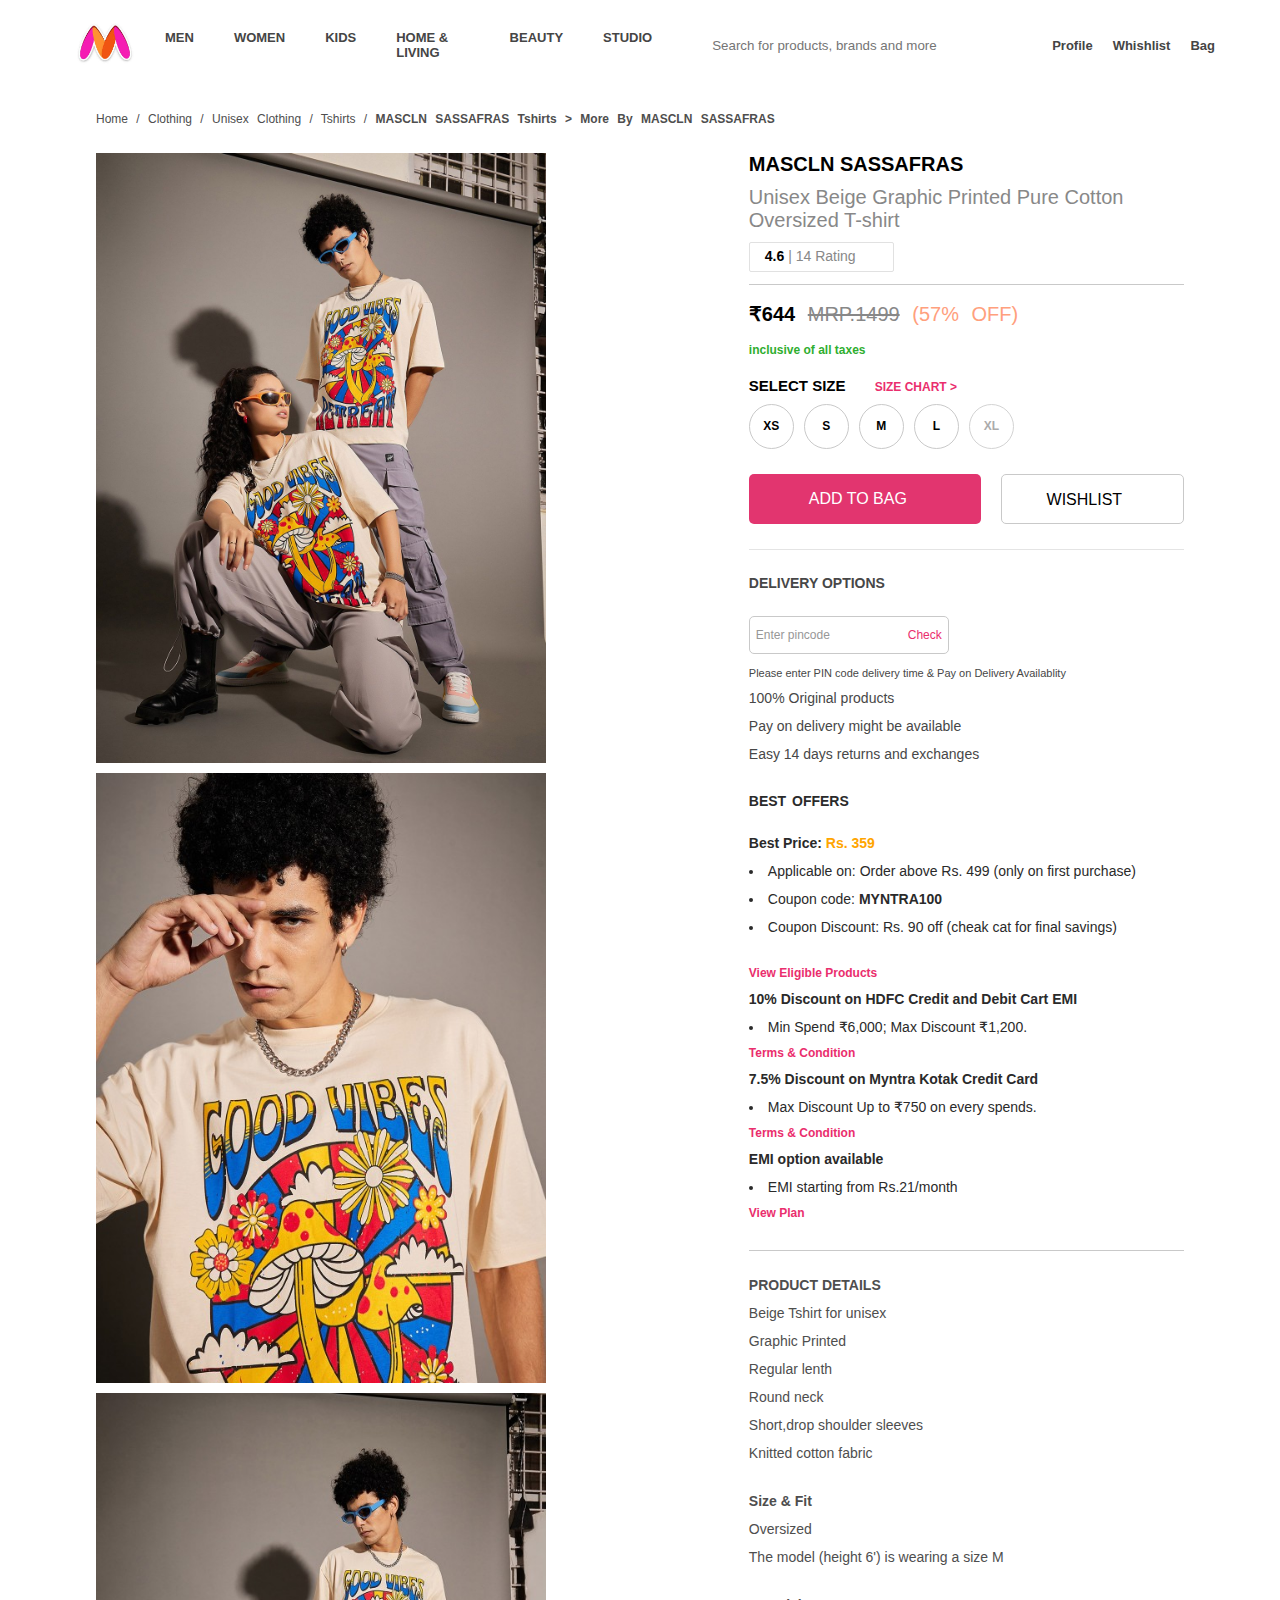
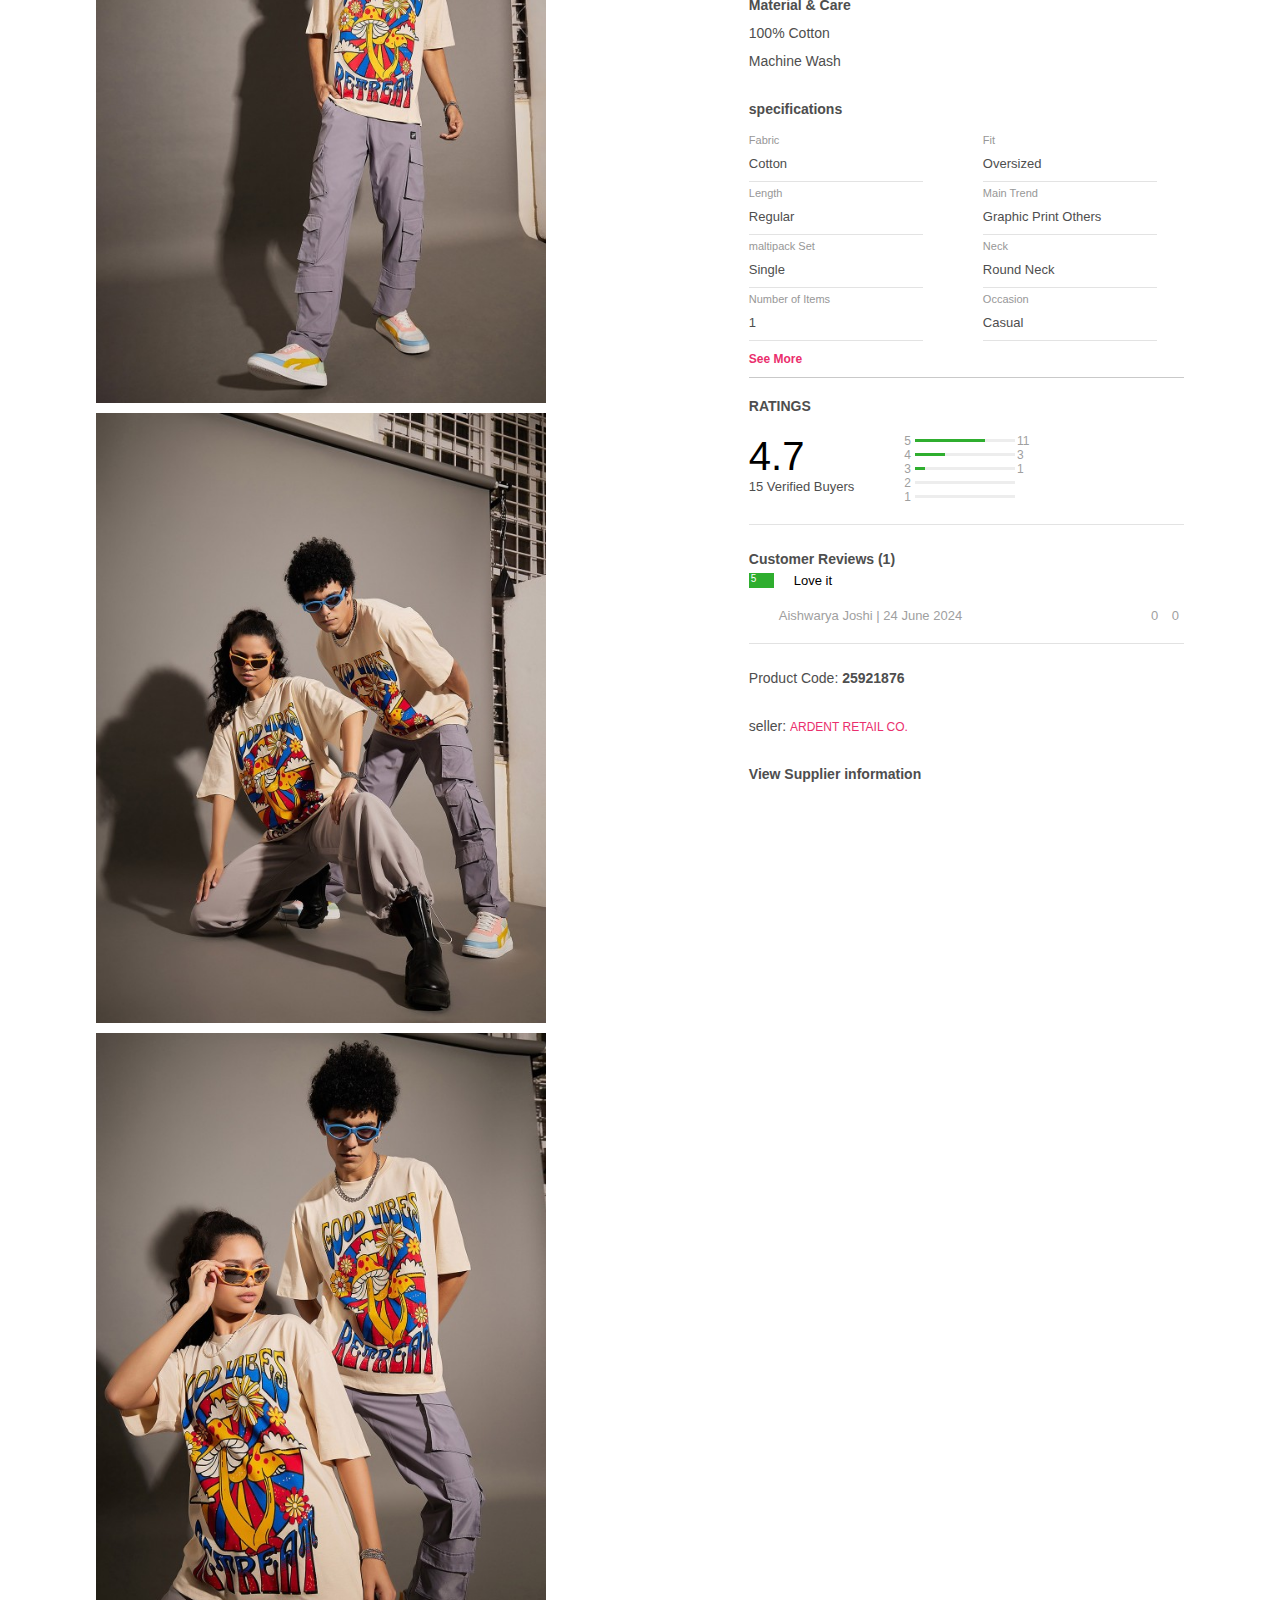
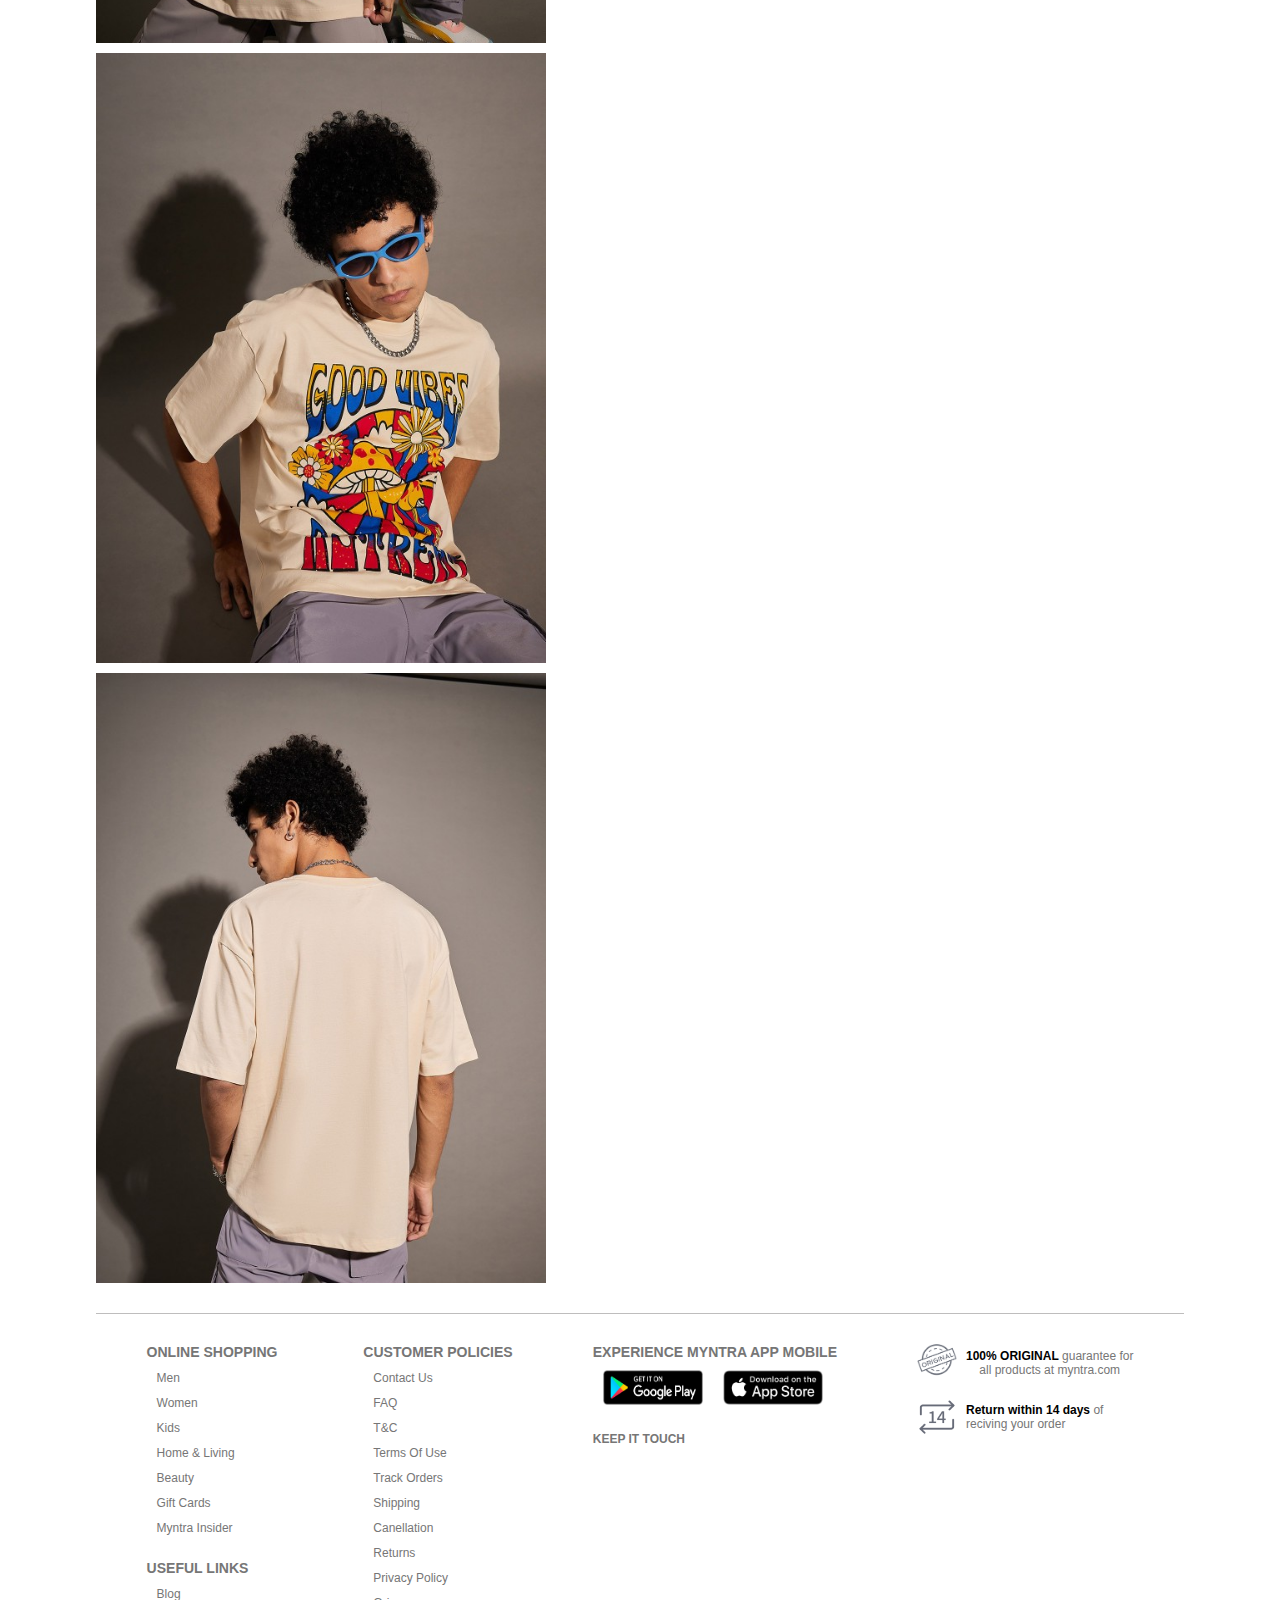
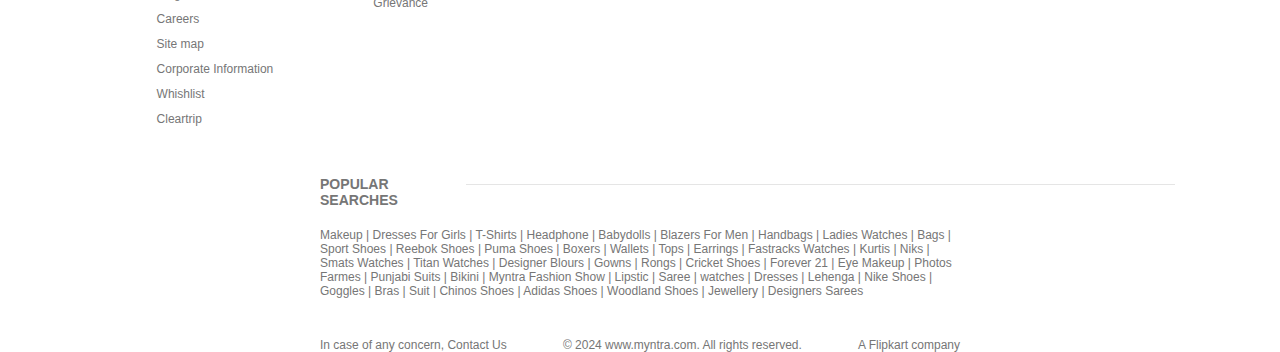
==== commit ca3dfd75: "first commit" ====
--- a/detail.html
+++ b/detail.html
@@ -15,11 +15,12 @@
         <!-- heading start -->
         <div class="header">
             <div class="myntraicon">
-                <img src="images myntra/myntra.jpg" width="60px" />
+                <a href="index.html"> <img src="images myntra/myntra.jpg" width="60px" /></a>
+               
             </div>
             <div class="nav">
                 <ul>
-                    <li class="men_option"><a href="index.html">MEN</a>
+                    <li class="men_option">MEN
                         <!-- men option start -->
                         <div class="men_tshirts_option">
                             <div class="men_tshirts_option1">
--- a/css/style.css
+++ b/css/style.css
@@ -493,6 +493,9 @@
     padding: 5px 0px 0px 15px ;
    color:  rgb(136, 136, 136);
 }
+.rating:hover{
+    border: 1px solid rgb(50, 50, 50);
+}
 .rating b{
     color: black;
 }
@@ -538,6 +541,9 @@
     color: rgb(151, 151, 151);
     opacity: 0.8;
 }
+.tshirt_size1 li:hover{
+    border: 1px solid rgb(226, 53, 111);
+}
 .add_cast{
     display: flex;
     gap: 20px;
@@ -550,6 +556,11 @@
     background-color: rgb(226, 53, 111);
     border-radius: 5px;
     padding: 16px 0px 0px 60px;
+    color: white;
+}
+.add_bag:hover{
+    background-color: rgb(255, 79, 138);
+    color: rgb(213, 213, 213);
 }
 .add_wishlist{
     width: 190px;
@@ -559,6 +570,9 @@
     border-radius: 5px;
     padding: 16px 0px 0px 45px;
 }
+.add_wishlist:hover{
+    border: 1px solid rgb(31, 31, 31);
+}
 .delivery{
     display: flex;
     font-size: 14px;
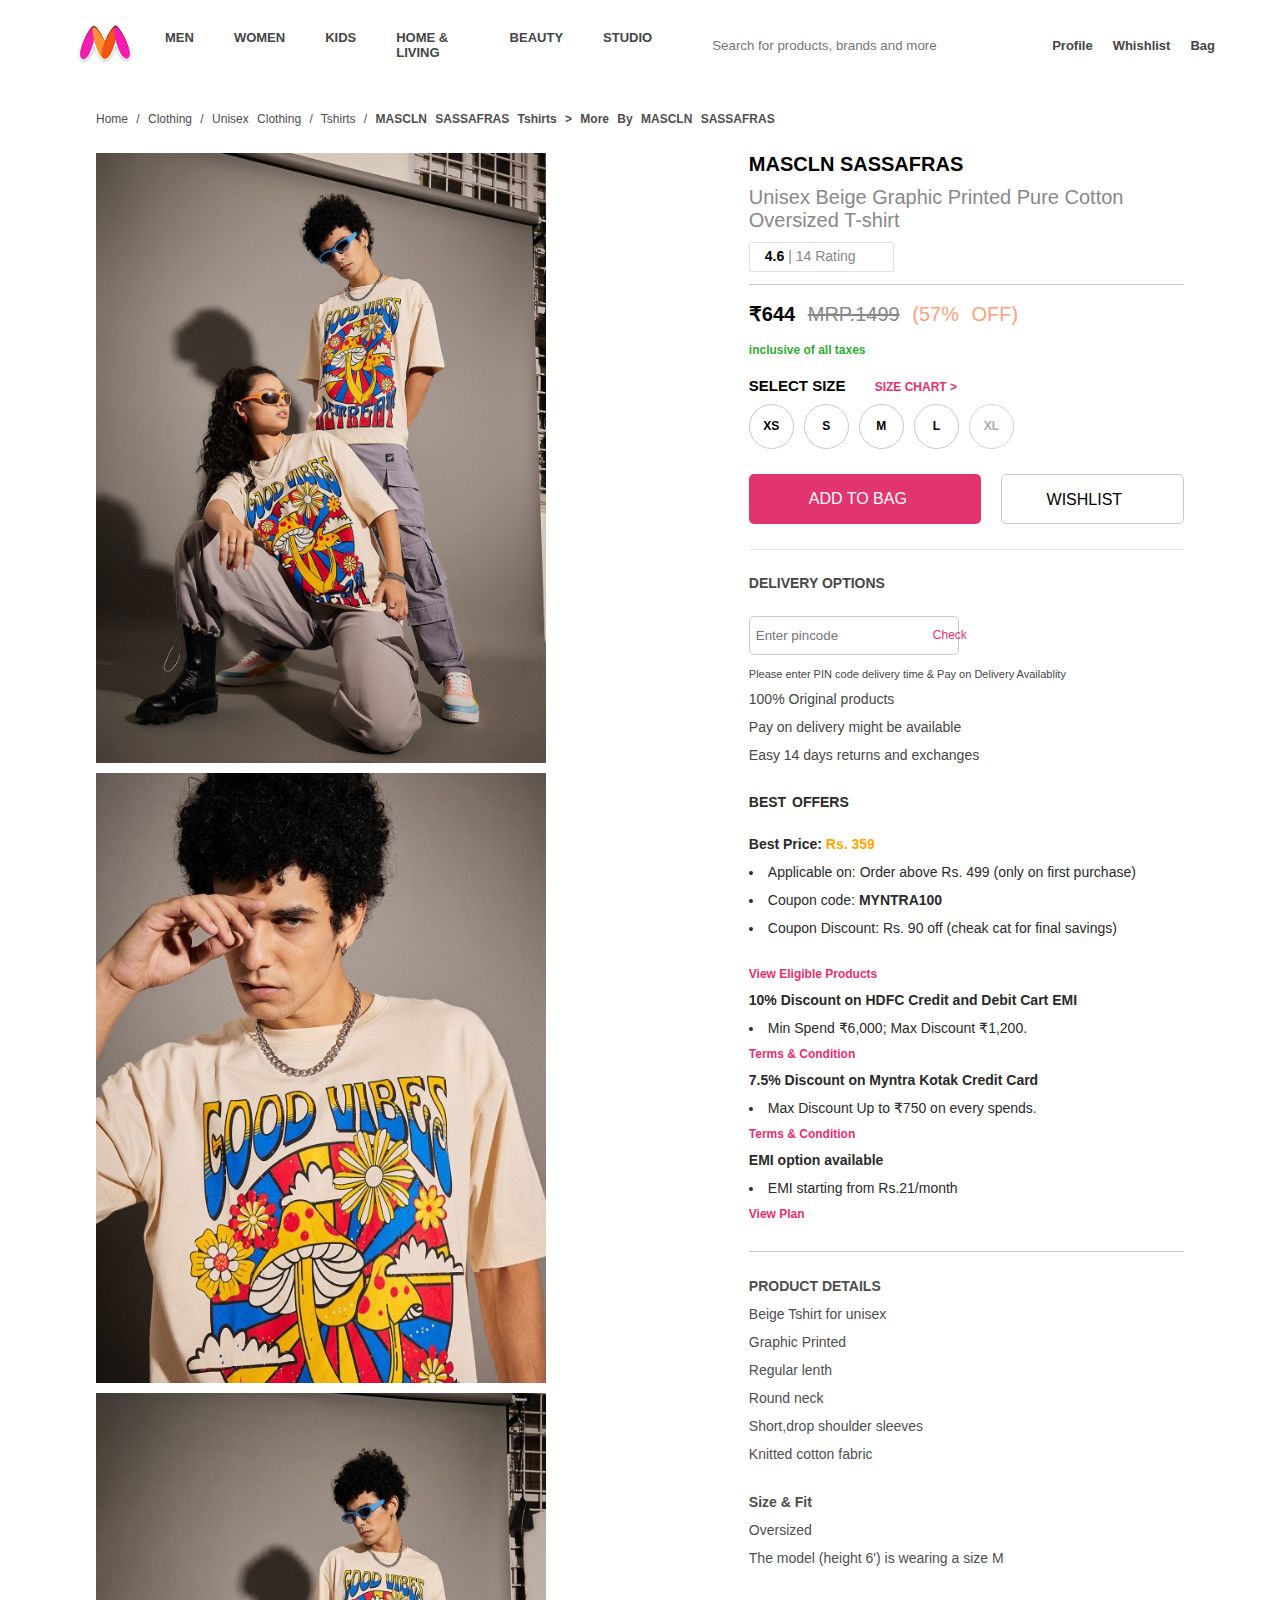
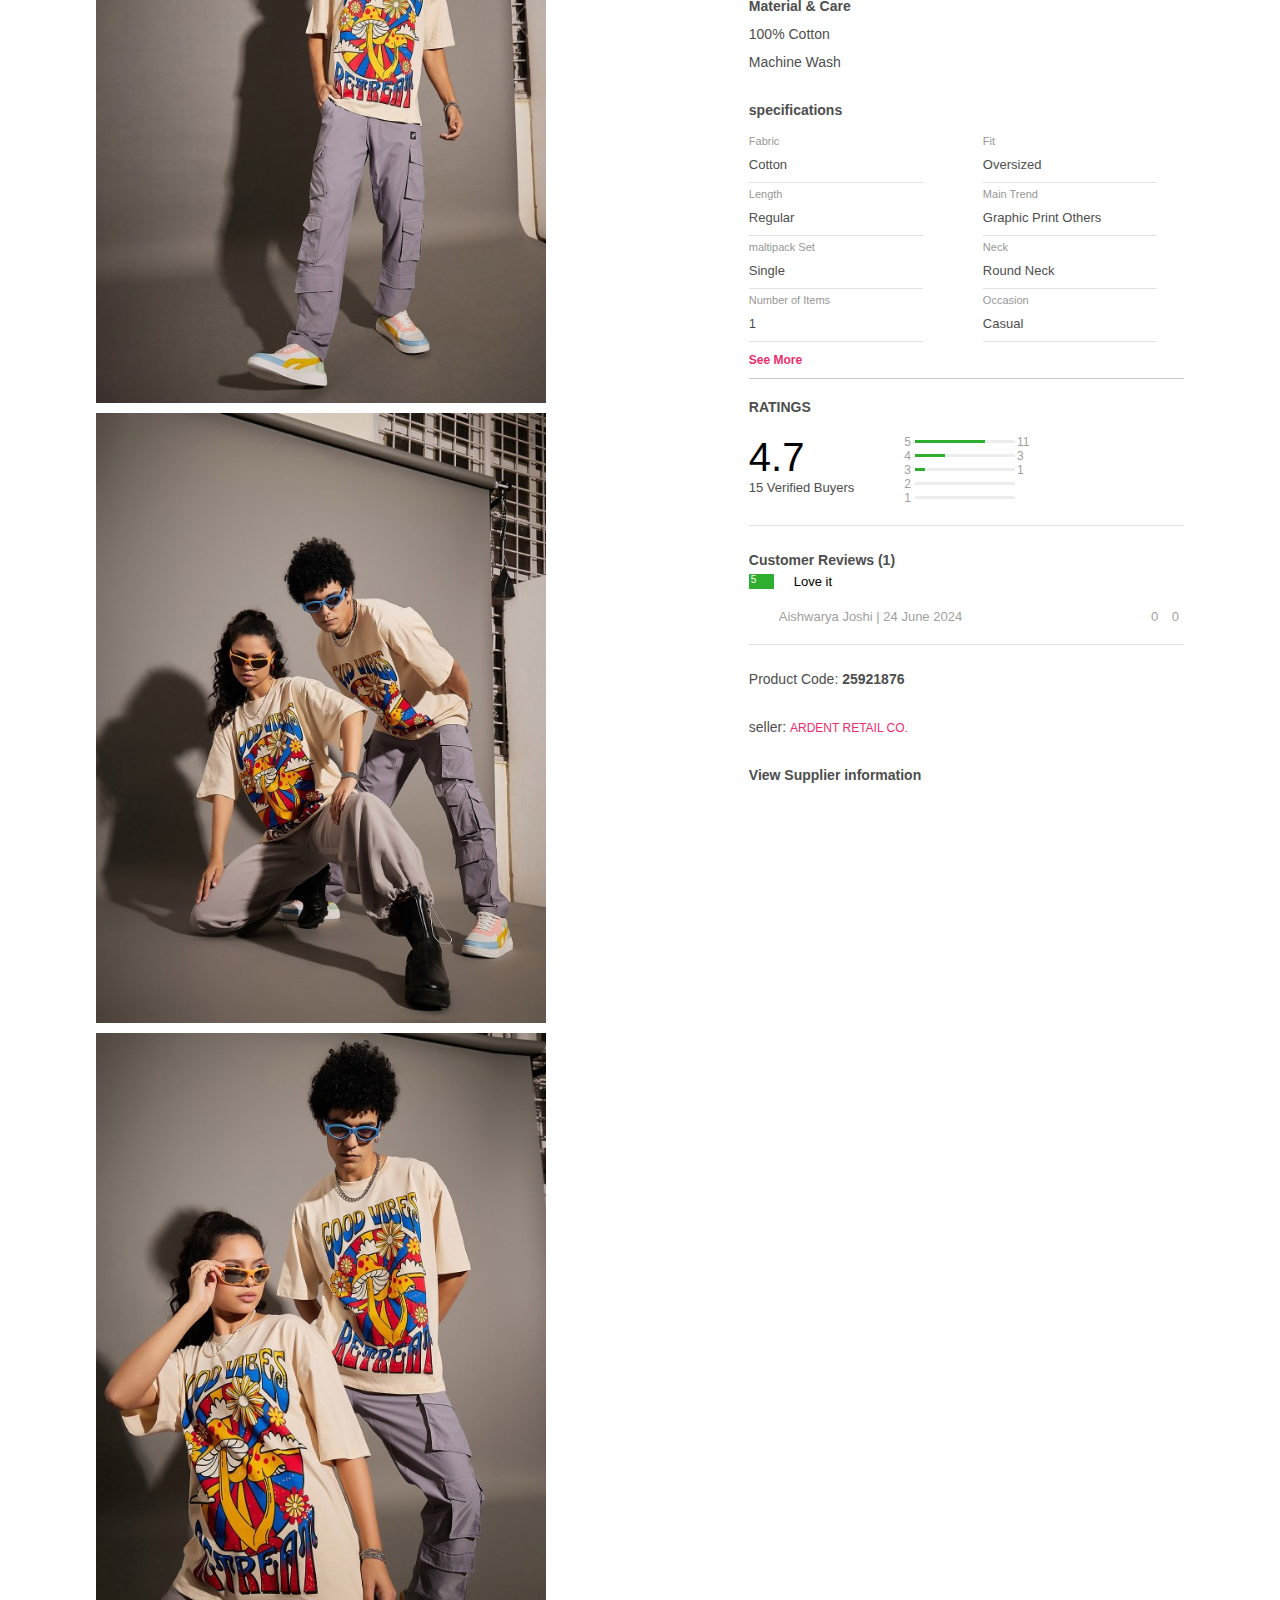
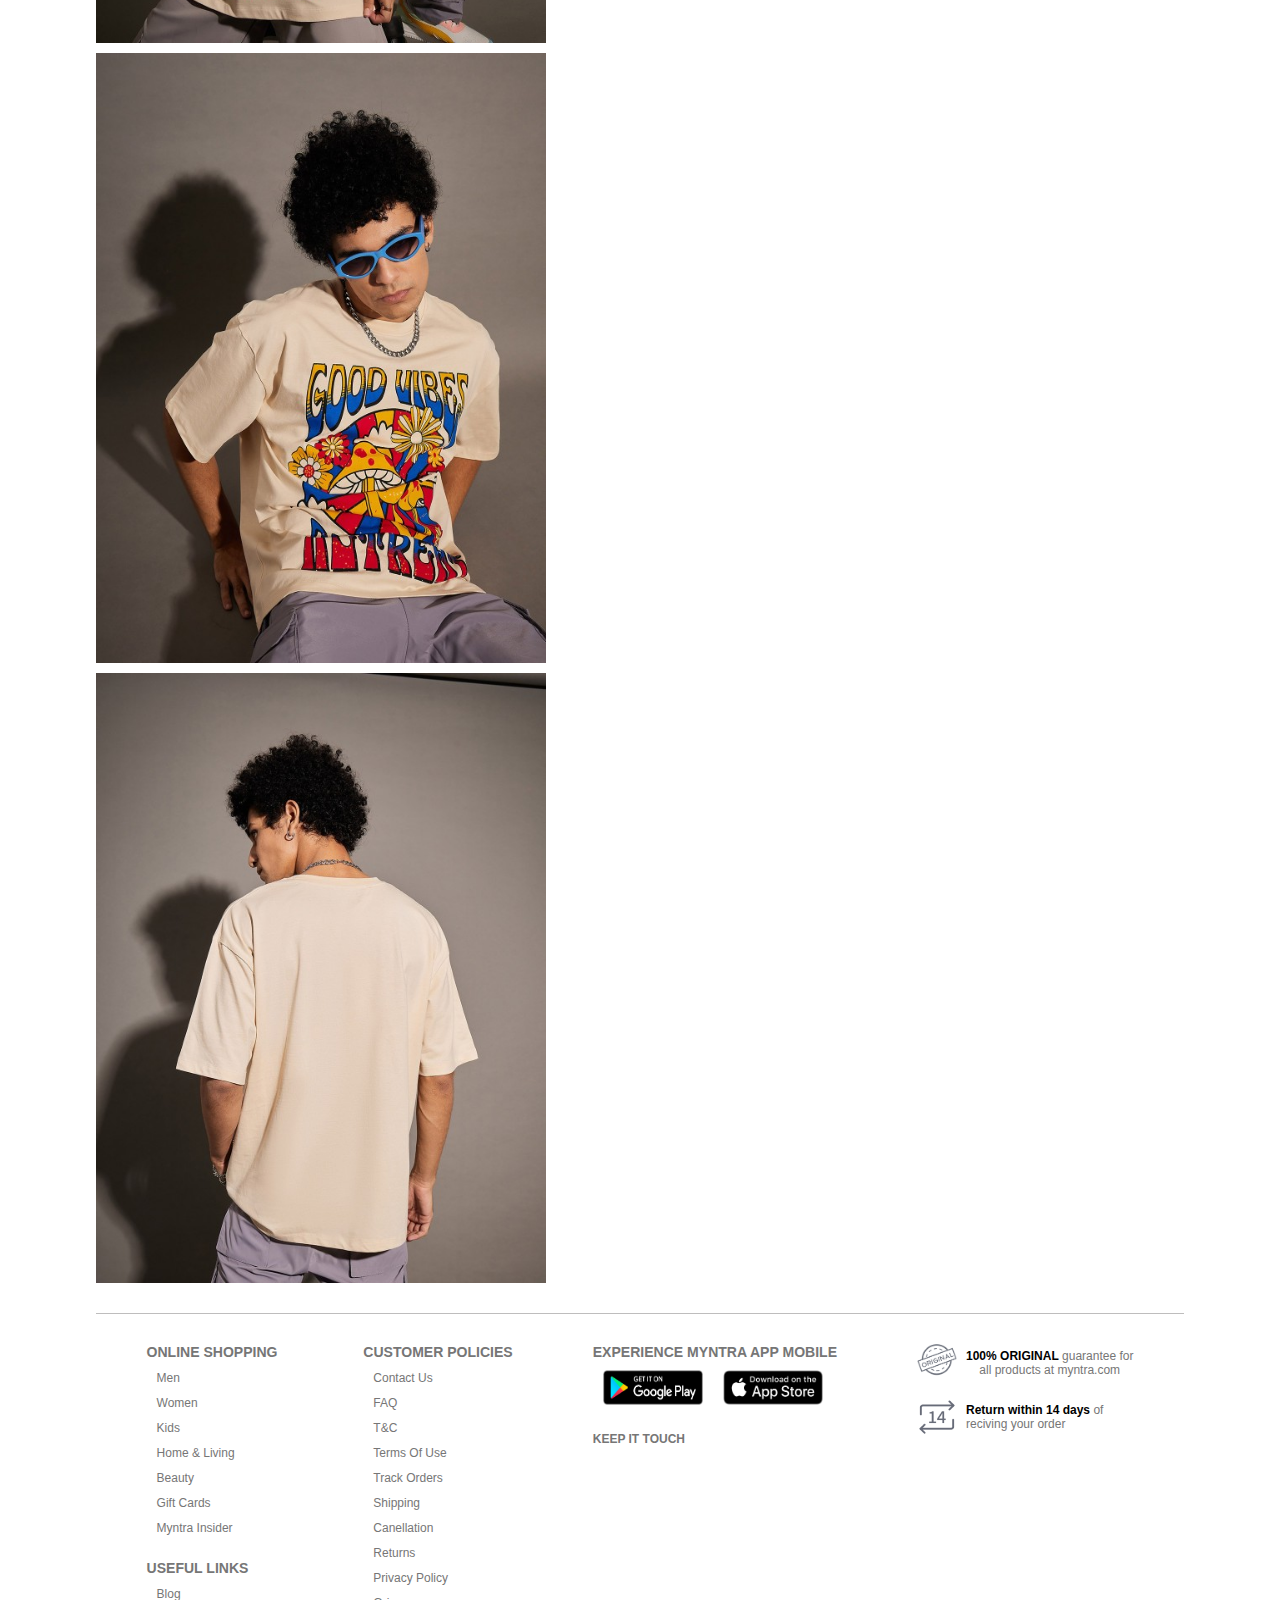
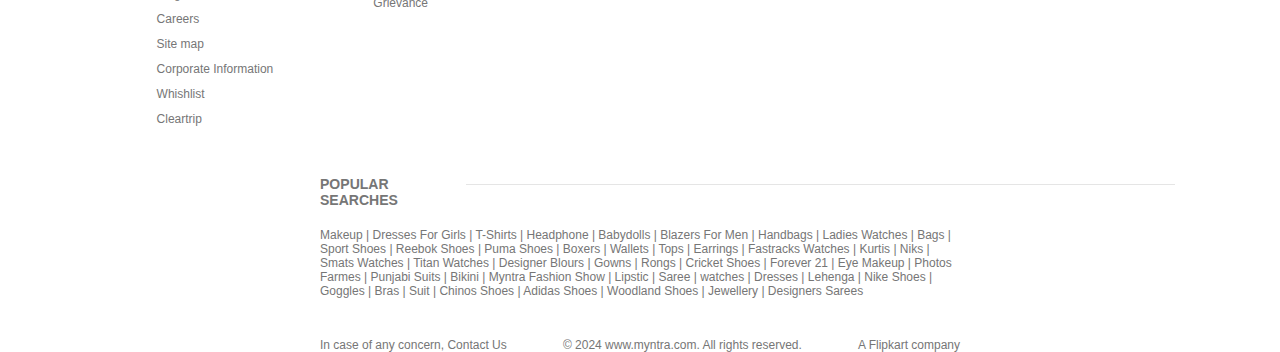
==== commit 1b1d455b: "frist commit" ====
--- a/detail.html
+++ b/detail.html
@@ -1,8 +1,8 @@
 <html>
 
 <head>
-    <title></title>
-
+    <title>Buy MASCLN SASSAFRAS Unisex Beige Graphic Printed Pure Cotton Oversized T Shirt - Tshirt for Unisex 25921876 | Myntra</title>
+    <link rel="icon" href="images myntra/myntra-removebg-preview.png">
     <link rel="stylesheet" href="css/style.css" />
     <link rel="stylesheet" href="https://cdnjs.cloudflare.com/ajax/libs/font-awesome/6.5.2/css/all.min.css"
         integrity="sha512-SnH5WK+bZxgPHs44uWIX+LLJAJ9/2PkPKZ5QiAj6Ta86w+fsb2TkcmfRyVX3pBnMFcV7oQPJkl9QevSCWr3W6A=="
@@ -16,7 +16,7 @@
         <div class="header">
             <div class="myntraicon">
                 <a href="index.html"> <img src="images myntra/myntra.jpg" width="60px" /></a>
-               
+
             </div>
             <div class="nav">
                 <ul>
@@ -137,10 +137,6 @@
 
                         </div>
 
-
-
-
-
                         <!-- men option end -->
 
                     </li>
@@ -234,7 +230,7 @@
                     <div><i class="fa-solid fa-truck"></i></div>
                 </div>
                 <div class="pincode">
-                    <div>Enter pincode</div>
+                    <div><input type="text" value="" placeholder="Enter pincode" style="border: none;outline: none;"></div>
                     <div class="size_chart">Check</div>
                 </div>
                 <div class="pin_taxt">
@@ -444,8 +440,8 @@
 
         </div>
         <!-- hradline end -->
-         <!-- ditels start -->
-         <div class="ditels">
+        <!-- ditels start -->
+        <div class="ditels">
             <div class="shopping">
                 <div>
                     <h3>
--- a/css/style.css
+++ b/css/style.css
@@ -33,7 +33,6 @@
     font-size: 13px;
     color: rgb(69, 69, 69);
 }
-
 .search{
     display: flex;
     width: 30%;
@@ -63,13 +62,10 @@
     display: flex;
     width: 100%;
 }
-
-
 .imgheading{
     display: flex;
     justify-content: center;
     width: 100%;
-
 }
 .imgheading img{
     height: 100%;
@@ -84,7 +80,6 @@
 .images_row img{
     width: 16%;
 }
-
  .ditels{
     width: 100%;
     display: flex;
@@ -102,14 +97,12 @@
 }
   .shopping li{
     margin: 10px;
-
 } 
  .link{
     margin-top: 25px;
 } 
  .policy li{
-    margin: 10px;
-     
+    margin: 10px;  
 }
 .appstore{
     width: 230px;
@@ -231,9 +224,7 @@
     position: sticky;
     top: 85px;
     left: 158px;
-   
-}
-
+}
 .categories{
     padding: 5px 0px 20px 34px;
     word-spacing: 2px;
@@ -313,8 +304,8 @@
     margin-top: 10px;
     }
  .right_data{
- margin: 25px;
- gap: 50px;
+    margin: 25px;
+    gap: 50px;
  }
  .right_data img {
     width: 210px;
@@ -405,7 +396,6 @@
     width: 500px;
     height: 50px;
     margin: auto;
-    /* background-color: aqua; */
     display: flex;
     gap: 50px;
     padding-top: 19px;
@@ -424,9 +414,7 @@
     padding: 4px 0px 0px 12px ;
 }
 
-
  /* details page start  */
-
 
 .img_name{
     width: 85%;
@@ -583,7 +571,7 @@
 }
 .pincode{
     display: flex;
-    width: 200px;
+    width: 210px;
     border: 1px solid rgb(201, 201, 201);
     border-radius: 5px;
     justify-content: space-between;
@@ -736,16 +724,10 @@
 }
  /* details page start  */
 
-
-
-
-
 /* men option page start */
 
 .men_option{
-    /* padding: 17px 0px ; */
     position: relative;
-  
 }
 .men_tshirts_option{
     width: 1000px;
@@ -782,9 +764,15 @@
  .option_list1 li:hover{
     font-weight: bold;
  }
+ .option_list1 li:nth-child(1):hover{
+    font-weight: normal;
+ }
  .option_list2 li:hover{
     font-weight: bold;
  }
+ .option_list2 li:nth-child(1):hover{
+    font-weight: normal;
+ }
 
 
 
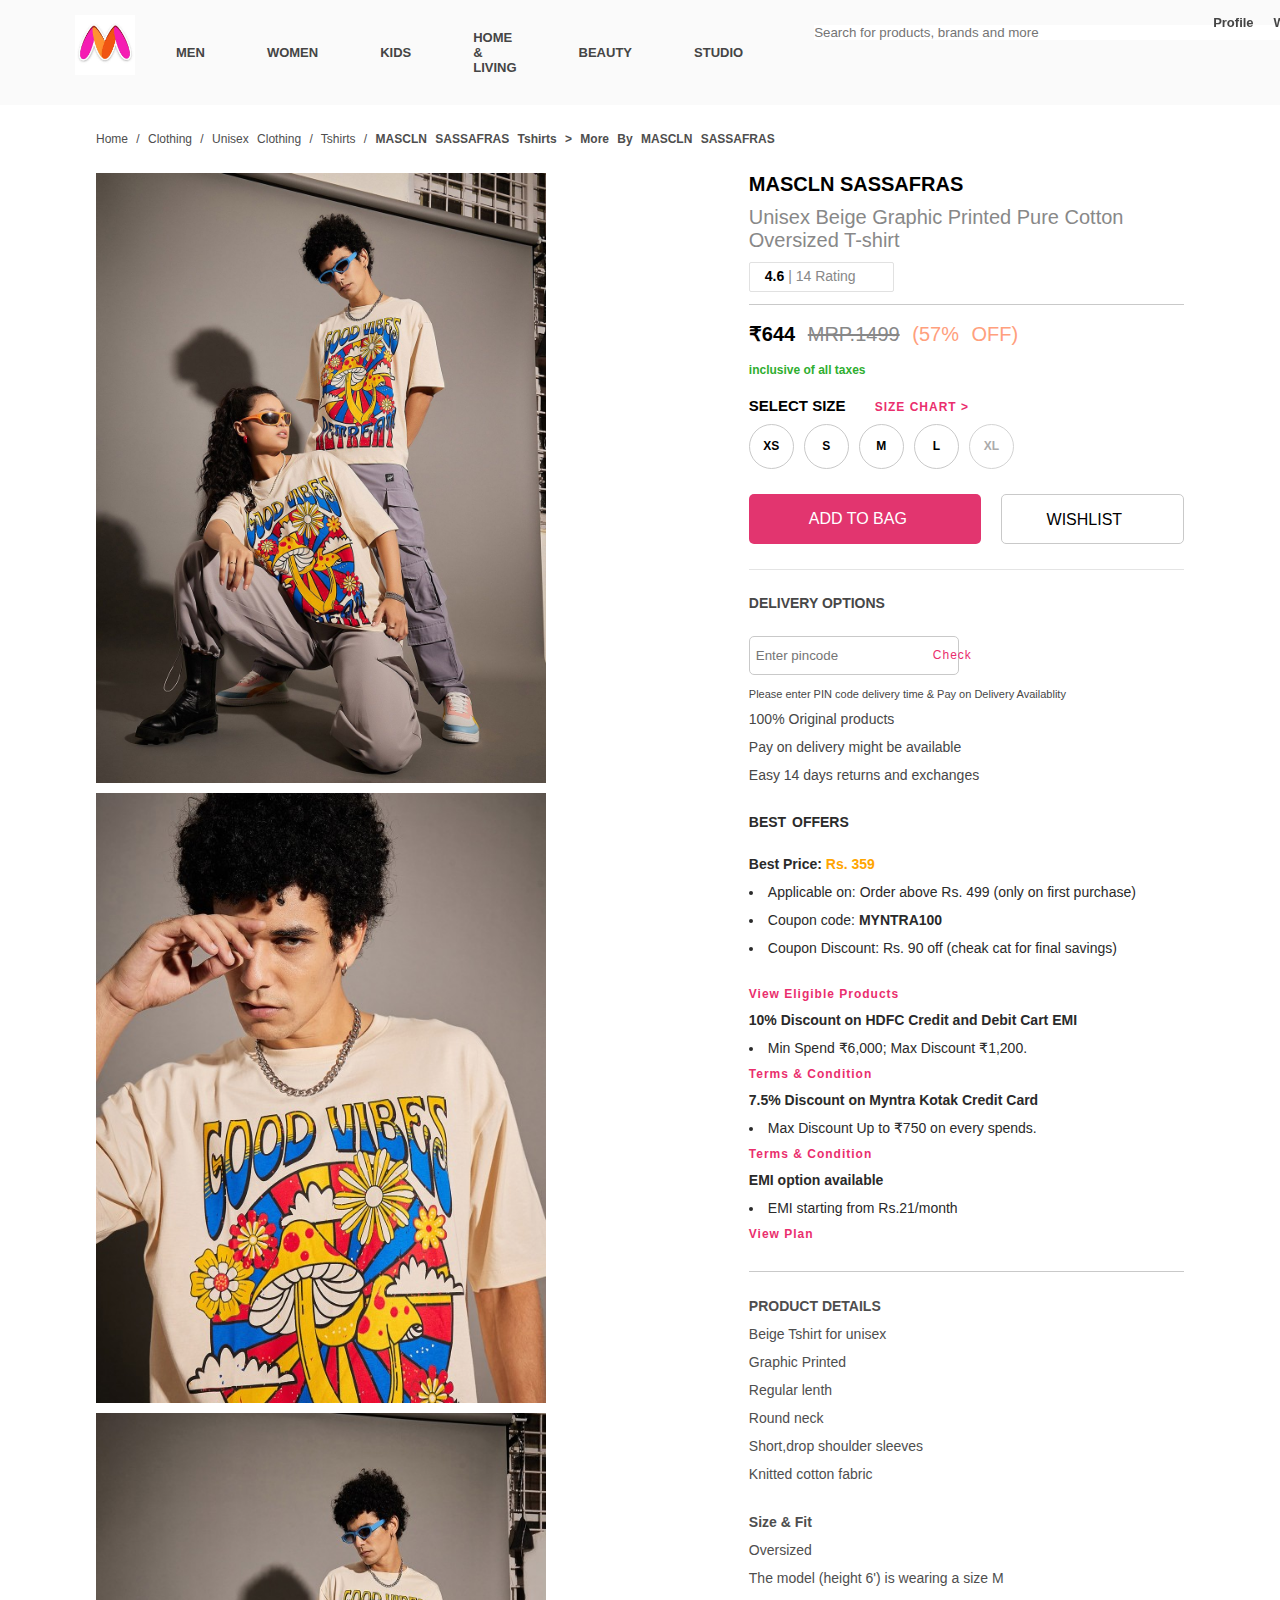
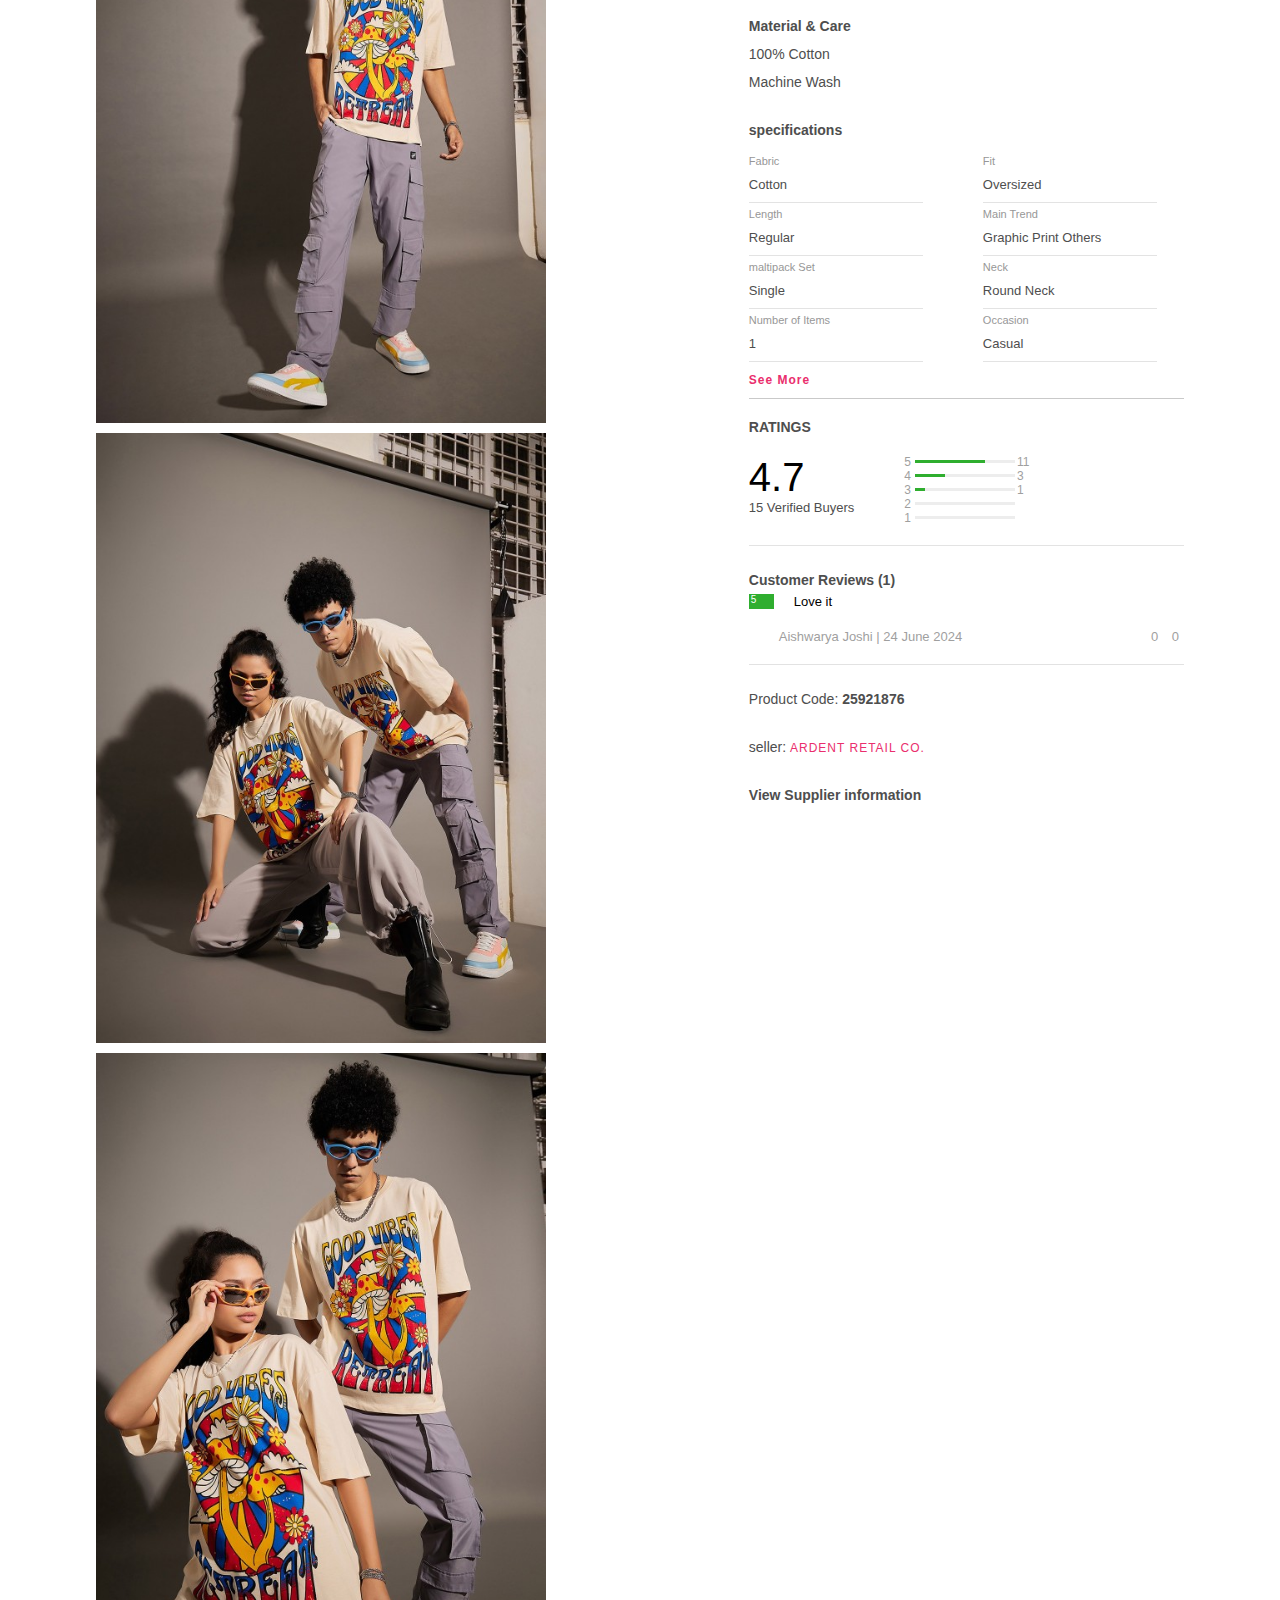
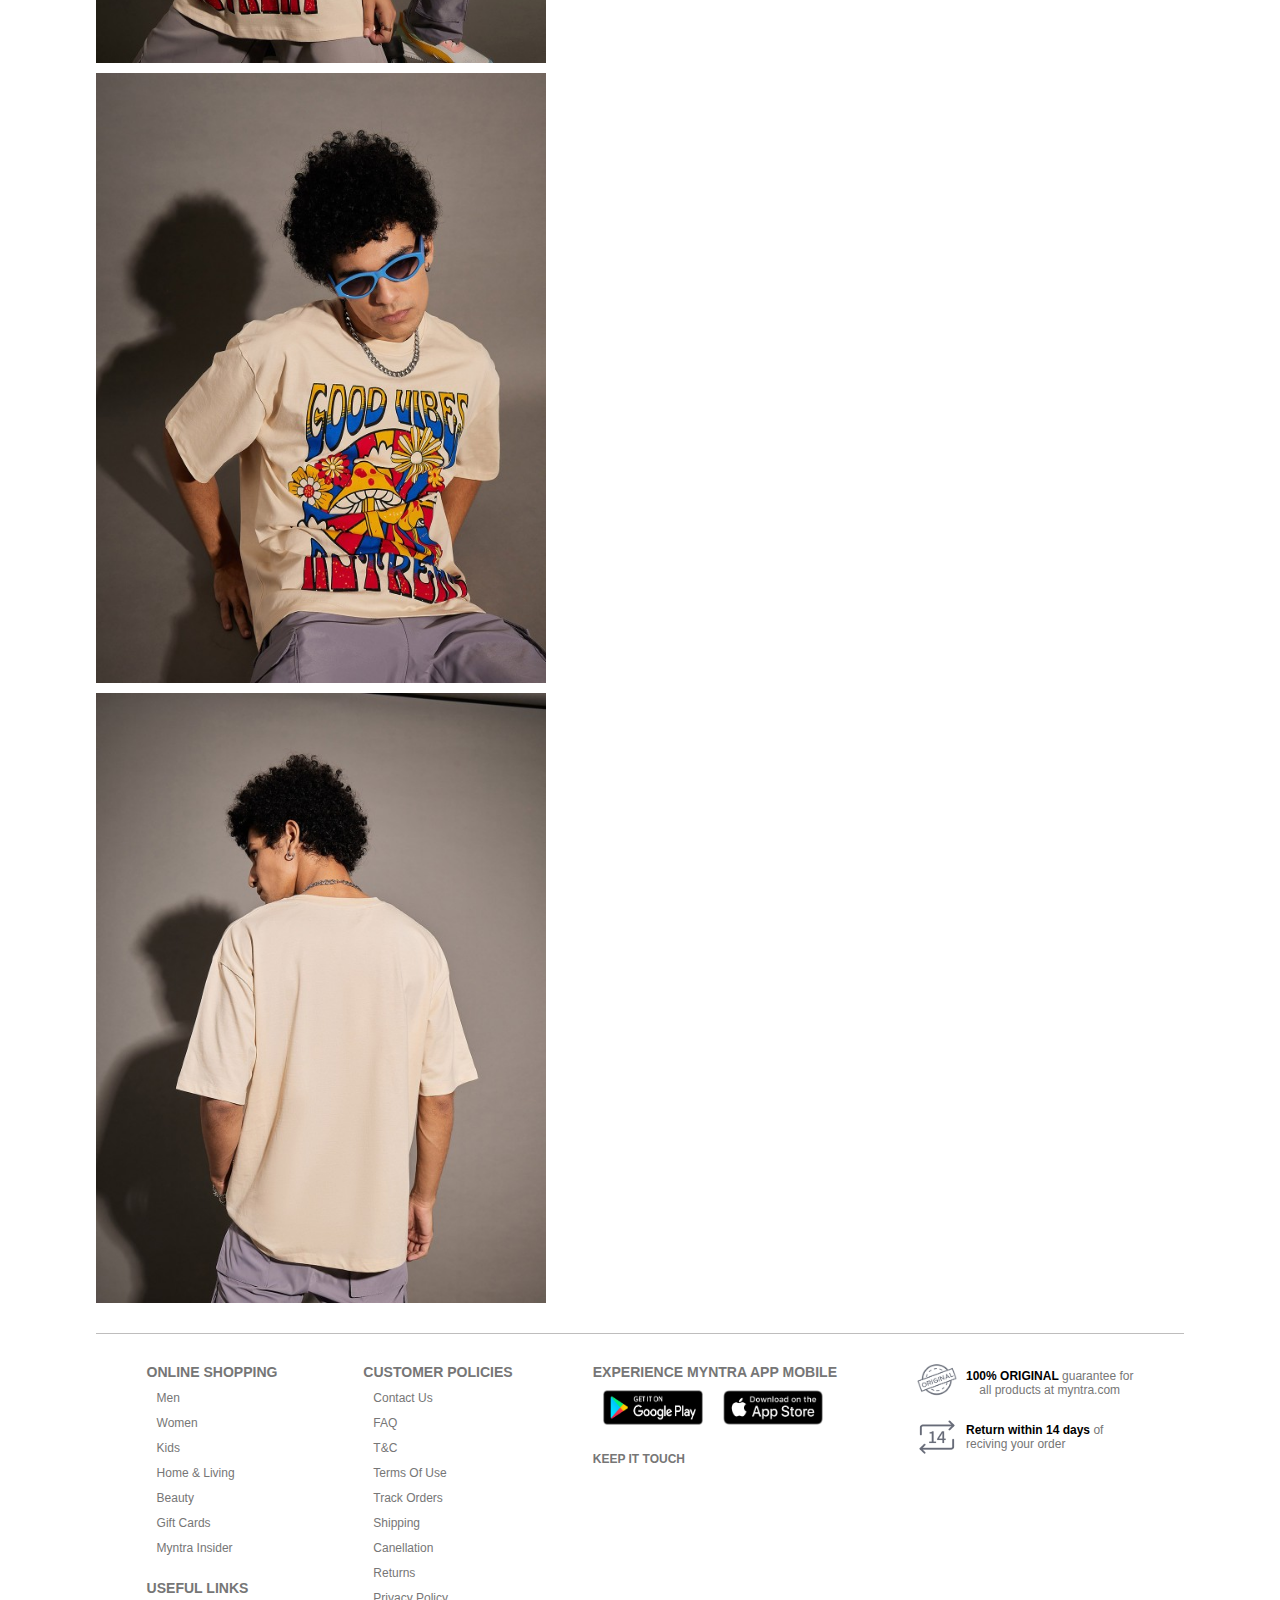
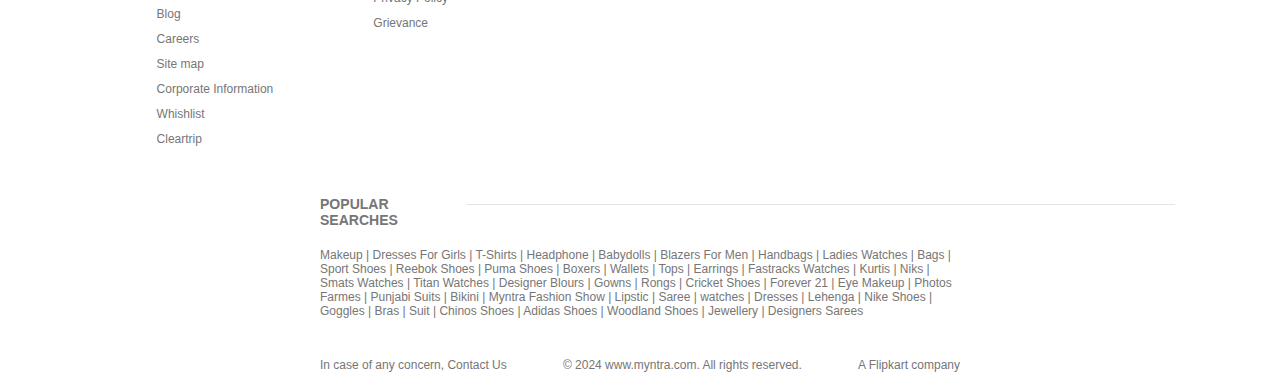
==== commit 99dd8304: "first" ====
--- a/detail.html
+++ b/detail.html
@@ -20,12 +20,12 @@
             </div>
             <div class="nav">
                 <ul>
-                    <li class="men_option">MEN
+                    <li class="men_option"><a href="">MEN</a>
                         <!-- men option start -->
                         <div class="men_tshirts_option">
                             <div class="men_tshirts_option1">
                                 <ul class="option_list1">
-                                    <li class="size_chart">Topwear</li>
+                                    <li class="men_color"><b>Topwear</b></li>
                                     <li><a href="man.html">T-shirts</a></li>
                                     <li>Casual Shirts</li>
                                     <li>Formal Shirts</li>
@@ -36,42 +36,37 @@
                                     <li>Suits</li>
                                     <li>Rain Jackets</li>
                                 </ul>
-
-                                <ul class="option_list2">
-                                    <li class="size_chart">Indian & Festive Wear</li>
+                                <ul class="option_list2">
+                                    <li class="men_color"><b>Indian & Festive Wear</b></li>
                                     <li>Kurtas & Kurta Sets</li>
                                     <li>Sherwanis</li>
                                     <li>Nehru Jackets</li>
                                     <li>Dhotis</li>
                                 </ul>
                             </div>
-
-                            <div class="men_tshirts_option1">
-                                <ul class="option_list1">
-                                    <li class="size_chart">Bottomwear</li>
+                            <div class="men_tshirts_option1">
+                                <ul class="option_list1">
+                                    <li class="men_color"><b>Bottomwear</b></li>
                                     <li>Jeans</li>
                                     <li>Casual Trousers</li>
                                     <li>Formal Trousers</li>
                                     <li>Shorts</li>
                                     <li>Track Pants & Joggers</li>
                                 </ul>
-
-                                <ul class="option_list1">
-                                    <li class="size_chart">Innerwear & Sleepwear</li>
+                                <ul class="option_list1">
+                                    <li class="men_color"><b>Innerwear & Sleepwear</b></li>
                                     <li>Briefs & Trunks</li>
                                     <li>Boxers</li>
                                     <li>Sleepwear & Loungewear</li>
                                     <li>Thermais</li>
                                 </ul>
                                 <ul class="option_list2">
-                                    <li class="size_chart">Plus Size</li>
-                                </ul>
-
-                            </div>
-
-                            <div class="men_tshirts_option1">
-                                <ul class="option_list1">
-                                    <li class="size_chart">FootWear</li>
+                                    <li class="men_color"><b>Plus Size</b></li>
+                                </ul>
+                            </div>
+                            <div class="men_tshirts_option1">
+                                <ul class="option_list1">
+                                    <li class="men_color"><b>FootWear</b></li>
                                     <li>Casual Shoes</li>
                                     <li>Sports hoes</li>
                                     <li>Formal Shoes</li>
@@ -81,16 +76,18 @@
                                     <li>Socks</li>
                                 </ul>
                                 <ul class="option_list2">
-                                    <li class="size_chart">Personal Care & Grooming</li>
-                                    <li class="size_chart">Sungtasses & Frames</li>
-                                    <li class="size_chart">Watches</li>
-                                </ul>
-
-                            </div>
-
-                            <div class="men_tshirts_option1">
-                                <ul class="option_list1">
-                                    <li class="size_chart">Sports & Active Wear</li>
+                                    <li class="men_color"><b>Personal Care & Grooming</b></li>
+                                </ul>
+                                <ul class="option_list2">
+                                    <li class="men_color"><b>Sungtasses & Frames</b></li>
+                                </ul>
+                                <ul class="option_list2">
+                                    <li class="men_color"><b>Watches</b></li>
+                                </ul>
+                            </div>
+                            <div class="men_tshirts_option1">
+                                <ul class="option_list1">
+                                    <li class="men_color"><b>Sports & Active Wear</b></li>
                                     <li>Sports Shoes</li>
                                     <li>Sports Sandals</li>
                                     <li>Active T-Shirts</li>
@@ -100,19 +97,17 @@
                                     <li>Sports Accessories</li>
                                     <li>Swimwear</li>
                                 </ul>
-
-                                <ul class="option_list2">
-                                    <li class="size_chart">gadgets</li>
+                                <ul class="option_list2">
+                                    <li class="men_color"><b>gadgets</b></li>
                                     <li>Smart Wearalbles</li>
                                     <li>Fitness Gadgets</li>
                                     <li>Headphone</li>
                                     <li>Speakers</li>
                                 </ul>
-
-                            </div>
-                            <div class="men_tshirts_option1">
-                                <ul class="option_list1">
-                                    <li class="size_chart">Fashion Accessories</li>
+                            </div>
+                            <div class="men_tshirts_option1">
+                                <ul class="option_list1">
+                                    <li class="men_color"><b>Fashion Accessories</b></li>
                                     <li>Wallets</li>
                                     <li>Belts</li>
                                     <li>Perfumes & Body Mists</li>
@@ -126,25 +121,461 @@
                                     <li>Rings & Wristwear</li>
                                     <li>Helmets</li>
                                 </ul>
-
-                                <ul class="option_list2">
-                                    <li class="size_chart">Bags & Backpacks</li>
-                                    <li class="size_chart">Luggages & Trollets</li>
-
-                                </ul>
-
-                            </div>
-
-                        </div>
-
+                                <ul class="option_list2">
+                                    <li class="men_color"><b>Bags & Backpacks</b></li>
+                                </ul>
+                                <ul class="option_list2">
+                                    <li class="men_color"><b>Luggages & Trollets</b></li>
+                                </ul>
+                            </div>
+                        </div>
                         <!-- men option end -->
-
                     </li>
-                    <li>WOMEN</li>
-                    <li>KIDS</li>
-                    <li>HOME & LIVING</li>
-                    <li>BEAUTY</li>
-                    <li>STUDIO</li>
+                    <li class="men_option"><a href="">WOMEN</a>
+                        <div class="men_tshirts_option">
+                            <div class="men_tshirts_option1">
+                                <ul class="option_list1">
+                                    <li class="women_color"><b>Indian & Fusion Wear</b></li>
+                                    <li><a href="">Kurtas & Suits</a></li>
+                                    <li>Sarees</li>
+                                    <li>Ethnic Wear</li>
+                                    <li>Leggings, Salwers & Churidars</li>
+                                    <li>Skirts & Palazzos</li>
+                                    <li>Dress Materials</li>
+                                    <li>Lehengs Cholis</li>
+                                    <li>Dupatta & Shawls</li>
+                                    <li>Jackets</li>
+                                </ul>
+                                <ul class="option_list2">
+                                    <li class="women_color"><b>Belts, Scarves & More</b></li>
+                                </ul>
+                                <ul class="option_list2">
+                                    <li class="women_color"><b>Watches & Wearalbles</b></li>
+                                </ul>
+                            </div>
+                            <div class="men_tshirts_option1">
+                                <ul class="option_list1">
+                                    <li class="women_color"><b>Western Wear</b></li>
+                                    <li>Dresses</li>
+                                    <li>Tops</li>
+                                    <li>Tshirts</li>
+                                    <li>Jeans</li>
+                                    <li>Trousers & Capris</li>
+                                    <li>Shorts & Skirts</li>
+                                    <li>Co-ords</li>
+                                    <li>Playsuits</li>
+                                    <li>Jumpsuits</li>
+                                    <li>Shrugs</li>
+                                    <li>Sweaters&Sweatshiets</li>
+                                    <li>Jackets & Coats</li>
+                                    <li>Blazers & Waistcoats</li>
+                                </ul>
+                                <ul class="option_list2">
+                                    <li class="women_color"><b>Plus Size</b></li>
+                                </ul>
+                            </div>
+                            <div class="men_tshirts_option1">
+                                <ul class="option_list2">
+                                    <li class="women_color"><b>Maternity</b></li>
+                                </ul>
+                                <ul class="option_list2">
+                                    <li class="women_color"><b>Sunglasses & Frames</b></li>
+                                </ul>
+                                <ul class="option_list1">
+                                    <li class="women_color"><b>FootWear</b></li>
+                                    <li>Flats</li>
+                                    <li>Casual Shoes</li>
+                                    <li>Heels</li>
+                                    <li>Boots</li>
+                                    <li>Sports Shoes & Floaters</li>
+                                </ul>
+                                <ul class="option_list2">
+                                    <li class="women_color"><b>Sports & Active Wear</b></li>
+                                    <li>Clothing</li>
+                                    <li>Footwear</li>
+                                    <li>sports Accessories</li>
+                                    <li>Sports Equipment</li>
+                                </ul>
+                            </div>
+                            <div class="men_tshirts_option1">
+                                <ul class="option_list1">
+                                    <li class="women_color"><b>Lingerie & Sleepwear</b></li>
+                                    <li>Bra</li>
+                                    <li>Briefs</li>
+                                    <li>Shapewear</li>
+                                    <li>Sleepwear & Loungewear</li>
+                                    <li>Swimwear</li>
+                                    <li>Camisoles & Thermals</li>
+                                </ul>
+                                <ul class="option_list2">
+                                    <li class="women_color"><b>Beauty & Personal Care</b></li>
+                                    <li>Makeup</li>
+                                    <li>Skincare</li>
+                                    <li>Premium Beauty</li>
+                                    <li>Lipstic</li>
+                                    <li>Fragrances</li>
+                                </ul>
+                            </div>
+                            <div class="men_tshirts_option1">
+                                <ul class="option_list1">
+                                    <li class="women_color"><b>Gadgets</b></li>
+                                    <li>Smart Wearalbles</li>
+                                    <li>Fitness Gadgets</li>
+                                    <li>Headphones</li>
+                                    <li>Speakers</li>
+                                </ul>
+                                <ul class="option_list1">
+                                    <li class="women_color"><b>Jewellery</b></li>
+                                    <li>Fashion Jewellery</li>
+                                    <li>Fine Jewellery</li>
+                                    <li>Earrings</li>
+                                </ul>
+                                <ul class="option_list2">
+                                    <li class="women_color"><b>Backpacks</b></li>
+                                </ul>
+                                <ul class="option_list2">
+                                    <li class="women_color"><b>Handbags,Bags & Wallets</b></li>
+                                </ul>
+                                <ul class="option_list2">
+                                    <li class="women_color"><b>Luggages & Trolleets</b></li>
+                                </ul>
+                            </div>
+                        </div>
+                    </li>
+                    <li class="men_option"><a href="">KIDS</a>
+                        <div class="men_tshirts_option">
+                            <div class="men_tshirts_option1">
+                                <ul class="option_list2">
+                                    <li class="kids_color"><b>Boys Clothing</b></li>
+                                    <li><a href="">T-shirts</a></li>
+                                    <li>Shirts</li>
+                                    <li>Shorts</li>
+                                    <li>Jeans</li>
+                                    <li>Trousers</li>
+                                    <li>Clothing Sets</li>
+                                    <li>Ethnic Wear</li>
+                                    <li>Track Pants & Pyjamas</li>
+                                    <li>Jacket, Sweater & Sweatshiets</li>
+                                    <li>Party Wear</li>
+                                    <li>Innerwear & Thermals</li>
+                                    <li>Nightwear & Loungewear</li>
+                                    <li>Value Packs</li>
+                                </ul>
+                            </div>
+                            <div class="men_tshirts_option1">
+                                <ul class="option_list2">
+                                    <li class="kids_color"><b>Girls Clothing</b></li>
+                                    <li>Dresses</li>
+                                    <li>Tops</li>
+                                    <li>Tshirts</li>
+                                    <li>Clothing Sets</li>
+                                    <li>Lehenga choli</li>
+                                    <li>Kurta Sets</li>
+                                    <li>Party wear</li>
+                                    <li>Dungarees & Jumpsuit</li>
+                                    <li>Skirts & Shorts</li>
+                                    <li>Tights & Leggings</li>
+                                    <li>Jeans,Trousers & Capris</li>
+                                    <li>Jackets,Sweater & Sweatshiets</li>
+                                    <li>Innerwear & Thermals</li>
+                                    <li>Nightwear & Loungewear</li>
+                                    <li>Value Packs</li>
+                                </ul>
+                            </div>
+                            <div class="men_tshirts_option1">
+                                <ul class="option_list1">
+                                    <li class="kids_color"><b>Footwear</b></li>
+                                    <li>Casual Shoes</li>
+                                    <li>Flipflops</li>
+                                    <li>Sports Shoes</li>
+                                    <li>Flats</li>
+                                    <li>Sandals</li>
+                                    <li>Heels</li>
+                                    <li>School Shoes</li>
+                                    <li>Socks</li>
+                                </ul>
+                                <ul class="option_list2">
+                                    <li class="kids_color"><b>Toys & Games</b></li>
+                                    <li>Learning & Development</li>
+                                    <li>Activity Toys</li>
+                                    <li>Soft Toys</li>
+                                    <li>Action Figure / Play set</li>
+                                </ul>
+                            </div>
+                            <div class="men_tshirts_option1">
+                                <ul class="option_list1">
+                                    <li class="kids_color"><b>Infants</b></li>
+                                    <li>Bodysuits</li>
+                                    <li>Rompers & Sleepsuits</li>
+                                    <li>Clothing Sets</li>
+                                    <li>Tshirts & Tops</li>
+                                    <li>Dresses</li>
+                                    <li>Bottom wear</li>
+                                    <li>Winter Wear</li>
+                                    <li>Innerwear & Sleepwear</li>
+                                    <li>Infant Care</li>
+                                </ul>
+                                <ul class="option_list2">
+                                    <li class="kids_color"><b>Home & Bath</b></li>
+                                </ul>
+                                <ul class="option_list2">
+                                    <li class="kids_color"><b>Personal Care</b></li>
+                                </ul>
+                            </div>
+                            <div class="men_tshirts_option1">
+                                <ul class="option_list1">
+                                    <li class="kids_color"><b>Kids Accessories</b></li>
+                                    <li>Bags & Backpacks</li>
+                                    <li>Watches</li>
+                                    <li>Jewellery & Hair Accessory</li>
+                                    <li>Sunglasses</li>
+                                    <li>Masks & Protective Gears</li>
+                                    <li>Caps & Hats</li>
+                                </ul>
+                                <ul class="option_list2">
+                                    <li class="kids_color"><b>Brands</b></li>
+                                    <li>H&M</li>
+                                    <li>Max Kids</li>
+                                    <li>Pantaloons</li>
+                                    <li>United Colors Of Benetton Kids</li>
+                                    <li>YK</li>
+                                    <li>U.S.Polo Assn.Kids</li>
+                                    <li>Mothercare</li>
+                                    <li>HRX</li>
+                                </ul>
+                            </div>
+                        </div>
+                    </li>
+                    <li class="men_option"><a href="">HOME & LIVING</a>
+                        <div class="men_tshirts_option">
+                            <div class="men_tshirts_option1">
+                                <ul class="option_list1">
+                                    <li class="home_color"><b>Bed Linen & Furnishing</b></li>
+                                    <li>Bed Runners</li>
+                                    <li>Mattress Protectors</li>
+                                    <li>Bedsheets</li>
+                                    <li>Bedding Sets</li>
+                                    <li>Blankets, Quilts & Dohars</li>
+                                    <li>Pillows & Pillow Covers</li>
+                                    <li>Bed Covers</li>
+                                    <li>Diwan Sets</li>
+                                    <li>Chair Pads & Covers</li>
+                                    <li>Sofa Covers</li>
+                                </ul>
+                                <ul class="option_list2">
+                                    <li class="home_color"><b>Flooring</b></li>
+                                    <li>Floor Runners</li>
+                                    <li>Carpets</li>
+                                    <li>Floor Mats & Dhurries</li>
+                                    <li>Door Mats</li>
+                                </ul>
+                            </div>
+                            <div class="men_tshirts_option1">
+                                <ul class="option_list1">
+                                    <li class="home_color"><b>Bath</b></li>
+                                    <li>Bath Towels</li>
+                                    <li>Hand & Face Towels</li>
+                                    <li>Beach Towels</li>
+                                    <li>Towels Set</li>
+                                    <li>Bath Rugs</li>
+                                    <li>Bath Robes</li>
+                                    <li>Bathroom Accessories</li>
+                                    <li>Shower Curtains</li>
+                                </ul>
+                                <ul class="option_list2">
+                                    <li class="home_color"><b>Lamps & Lighting</b></li>
+                                    <li>Floor Lamps</li>
+                                    <li>Ceiling Lamps</li>
+                                    <li>Table Lamps</li>
+                                    <li>Wall Lamps</li>
+                                    <li>Outdoor Lamps</li>
+                                    <li>String Lights</li>
+                                </ul>
+                            </div>
+                            <div class="men_tshirts_option1">
+                                <ul class="option_list1">
+                                    <li class="home_color"><b>Home Décor</b></li>
+                                    <li>Plants & Planters</li>
+                                    <li>Aromas & Candles</li>
+                                    <li>Clocks</li>
+                                    <li>Mirrors</li>
+                                    <li>Wall Décor</li>
+                                    <li>Festive Decor</li>
+                                    <li>Pooja Essentials</li>
+                                    <li>Wall Shelves</li>
+                                    <li>Fountains</li>
+                                    <li>Showpieces & Vases</li>
+                                    <li>Ottoman</li>
+                                </ul>
+                                <ul class="option_list2">
+                                    <li class="home_color"><b>Cushions & Cushion Covers</b></li>
+                                </ul>
+                                <ul class="option_list2">
+                                    <li class="home_color"><b> Curtains</b></li>
+                                </ul>
+                            </div>
+                            <div class="men_tshirts_option1">
+                                <ul class="option_list1">
+                                    <li class="home_color"><b>Home Gift Sets</b></li>
+                                    <li>Kitchen & Table</li>
+                                    <li>Table Runners</li>
+                                    <li>Dinnerware & Serveware</li>
+                                    <li>Cups and Mugs</li>
+                                    <li>Bakeware & Cookware</li>
+                                    <li>Kitchen Storage & Tools</li>
+                                    <li>Bar & Drinkware</li>
+                                    <li>Table Covers & Furnishings</li>
+                                </ul>
+                                <ul class="option_list2">
+                                    <li class="home_color"><b>Storage</b></li>
+                                    <li>Bins</li>
+                                    <li>Hangers</li>
+                                    <li>Organisers</li>
+                                    <li>Hooks & Holders</li>
+                                    <li>Laundry Bags</li>
+                                </ul>
+                            </div>
+                            <div class="men_tshirts_option1">
+                                <ul class="option_list2">
+                                    <li class="home_color"><b>Brands</b></li>
+                                    <li>H&M</li>
+                                    <li>Marks & Spencer</li>
+                                    <li>Home Centre</li>
+                                    <li>Spaces</li>
+                                    <li>D'Decor</li>
+                                    <li>Story@Home</li>
+                                    <li>Pure Home & Living</li>
+                                    <li>Swayam</li>
+                                    <li>Raymond Home</li>
+                                    <li>Maspar</li>
+                                    <li>My Trident</li>
+                                    <li>Cortina</li>
+                                    <li>Random</li>
+                                    <li>Ellementry</li>
+                                    <li>ROMEE</li>
+                                    <li>SEJ by Nisha Gupta</li>
+                                </ul>
+                            </div>
+                        </div>
+                    </li>
+                    <li class="men_option"><a href="">BEAUTY</a>
+                        <div class="men_tshirts_option">
+                            <div class="men_tshirts_option1">
+                                <ul class="option_list2">
+                                    <li class="beauty_color"><b>Makeup</b></li>
+                                    <li>Lipstick</li>
+                                    <li>Lip Gloss</li>
+                                    <li>Lip Liner</li>
+                                    <li>Mascara</li>
+                                    <li>Eyeliner</li>
+                                    <li>Kajal</li>
+                                    <li>Eyeshadow</li>
+                                    <li>Foundation</li>
+                                    <li>Primer</li>
+                                    <li>Concealer</li>
+                                    <li>Compact</li>
+                                    <li>Nail Polish</li>
+                                </ul>
+                            </div>
+                            <div class="men_tshirts_option1">
+                                <ul class="option_list1">
+                                    <li class="beauty_color"><b>Skincare, Bath & Body</b></li>
+                                    <li>Face Moisturiser</li>
+                                    <li>Cleanser</li>
+                                    <li>Masks & Peel</li>
+                                    <li>Sunscreen</li>
+                                    <li>Serum</li>
+                                    <li>Face Wash</li>
+                                    <li>Eye Cream</li>
+                                    <li>Lip Balm</li>
+                                    <li>Body Lotion</li>
+                                    <li>Body Wash</li>
+                                    <li>Body Scrub</li>
+                                    <li>Hand Cream</li>
+                                </ul>
+                                <ul class="option_list2">
+                                    <li class="beauty_color"><b>Baby Care</b></li>
+                                </ul>
+                                <ul class="option_list2">
+                                    <li class="beauty_color"><b>Masks</b></li>
+                                </ul>
+                            </div>
+                            <div class="men_tshirts_option1">
+                                <ul class="option_list1">
+                                    <li class="beauty_color"><b>Haircare</b></li>
+                                    <li>Shampoo</li>
+                                    <li>Conditioner</li>
+                                    <li>Hair Cream</li>
+                                    <li>Hair Oil</li>
+                                    <li>Hair Gel</li>
+                                    <li>Hair Color</li>
+                                    <li>Hair Serum</li>
+                                    <li>Hair Accessory</li>
+                                </ul>
+                                <ul class="option_list2">
+                                    <li class="beauty_color"><b>Fragrances</b></li>
+                                    <li>Perfume</li>
+                                    <li>Deodorant</li>
+                                    <li>Body Mist</li>
+                                </ul>
+                            </div>
+                            <div class="men_tshirts_option1">
+                                <ul class="option_list1">
+                                    <li class="beauty_color"><b>Appliances</b></li>
+                                    <li>Hair Straightener</li>
+                                    <li>Hair Dryer</li>
+                                    <li>Epilator</li>
+                                </ul>
+                                <ul class="option_list1">
+                                    <li class="beauty_color"><b>Men's Grooming</b></li>
+                                    <li>Trimmers</li>
+                                    <li>Beard Oil</li>
+                                    <li>Hair Wax</li>
+                                </ul>
+                                <ul class="option_list1">
+                                    <li class="beauty_color"><b>Beauty Gift & Makeup Set</b></li>
+                                    <li>Beauty Gift</li>
+                                    <li>Makeup Kit</li>
+                                </ul>
+                                <ul class="option_list2">
+                                    <li class="beauty_color"><b>Premium Beauty</b></li>
+                                </ul>
+                                <ul class="option_list2">
+                                    <li class="beauty_color"><b>Wellness & Hygiene</b></li>
+                                </ul>
+                            </div>
+                            <div class="men_tshirts_option1">
+                                <ul class="option_list2">
+                                    <li class="beauty_color"><b>Top Brands</b></li>
+                                    <li>Lakme</li>
+                                    <li>Maybelline</li>
+                                    <li>Loreal</li>
+                                    <li>Philips</li>
+                                    <li>Bath & Body Works</li>
+                                    <li>THE BODY SHOP</li>
+                                    <li>Biotique</li>
+                                    <li>Mamaearth</li>
+                                    <li>MCaffeine</li>
+                                    <li>Nivea</li>
+                                    <li>Lotus Herbals</li>
+                                    <li>LOreal Professionnel</li>
+                                    <li>KAMA AYURVEDA</li>
+                                    <li>M.A.C</li>
+                                    <li>Forest Essentials</li>
+                                </ul>
+                            </div>
+                        </div>
+                    </li>
+                    <li class="men_option"><a href="">STUDIO</a>
+                        <div class="studio-part">
+                            <ul>
+                                <li><img src="image/studio-logo-new.svg" alt=""></li>
+                                <li>Your daily inspiration for everything fashion</li>
+                                <li><img src="image/sudio-nav-banner.png" alt=""></li>
+                                <li>EXPLORE STUDIO > </li>
+                            </ul>
+                        </div>
+                    </li>
                 </ul>
             </div>
             <div class="search">
--- a/css/style.css
+++ b/css/style.css
@@ -10,774 +10,852 @@
 }
 body {
   background-color: white;
-  cursor: pointer;
+  /* cursor: pointer; */
 }
 .header {
   width: 100%;
-  background-color: white;
-  padding: 15px 65px 10px 75px ;
+  background-color: rgb(250, 250, 250);
+  padding: 15px 65px 0px 75px;
   display: flex;
   justify-content: space-between;
   gap: 30px;
-  align-items: center;
   position: sticky;
   z-index: 1;
   top: 0px;
   left: 0px;
 }
-.nav>ul{
-    display: flex;
-    list-style: none;
-    gap: 40px;
-    font-weight: 700;
-    font-size: 13px;
-    color: rgb(69, 69, 69);
-}
-.search{
-    display: flex;
-    width: 30%;
-}
-.search div{
-    margin: 10px;
-}
-.search input{
-    width: 300px;
-    border: none;
-    outline: none;
-}
-.profile{
-    display: flex;
-    text-align: center;
-    gap: 20px;
-    font-size: 13px;
-    color: rgb(69, 69, 69);
-}
-.profile div{
-    font-weight: 700;
-}
-.headline{
-    margin-top: 30px;
-}
-.usecode{
-    display: flex;
-    width: 100%;
-}
-.imgheading{
-    display: flex;
-    justify-content: center;
-    width: 100%;
-}
-.imgheading img{
-    height: 100%;
-    transition: 1s;
-}
-.images_row{
-    width: 100%;
-    display: flex;
-    justify-content: center;
-    flex-wrap: wrap;
-}
-.images_row img{
-    width: 16%;
-}
- .ditels{
-    width: 100%;
-    display: flex;
-    text-align: left;
-    flex-wrap: wrap;
-    justify-content: center;
-    gap: 80px;
-    padding-top: 30px;
-    color:rgb(118, 118, 118);
-    font-size: 12px;
-}  
- .ditels ul li{
-    list-style: none;
-    padding-top: 1px;
-}
-  .shopping li{
-    margin: 10px;
-} 
- .link{
-    margin-top: 25px;
-} 
- .policy li{
-    margin: 10px;  
-}
-.appstore{
-    width: 230px;
-    display: flex;
-    justify-content: space-evenly;
-}
-  .appstore img{
-    width: 100px;
-    height: 35px;
-    margin: 10px;
-    justify-content: space-evenly;
-    transition: 1s;
-} 
- .icon{
-    padding-top: 10px;
-    font-weight: 600;
-}
-.icon div{
-    padding-top: 7px;
-}
-.icon i{
-    padding-left: 5px;
-}
-.original{
-    display: flex;
-    text-align: center;
-}
-.return{
-    display: flex;
-    padding-top: 20px;
-}
-.text{
-    padding: 5px 0px 0px 9px ;
-}
-.text b{
-    font-weight: 800;
-    color: black;
-}
-.popular{
-    width: 50%;
-    display: flex;
-    text-align: left;
-    flex-wrap: wrap;
-    color:rgb(118, 118, 118);
-    font-size: 12px;
-    margin: auto;
-}
-.popular div{
-    padding-top: 20px;
-}
-.popularsearch{
-    display: flex;
-}
-.line{
-    width: 770px;
-    border-top: 1px solid rgb(229, 229, 229);
-    position: relative;
-    top: 28px;
-    left: 7px;
-}
-.flipkart{
-    width: 100%;
-    display: flex;
-    justify-content: space-between;
-}
-.middleheader{
+.nav > ul {
+  display: flex;
+  align-items: center;
+  list-style: none;
+  gap: 40px;
+  font-weight: 700;
+  font-size: 13px;
+  color: rgb(69, 69, 69);
+}
+.nav > ul > li {
+  padding: 15px 11px 30px 11px;
+}
+.nav > ul > li:nth-child(1):hover {
+  padding: 15px 11px 26px 11px;
+  border-bottom: 4px solid rgb(238, 95, 115);
+}
+.nav > ul > li:nth-child(2):hover {
+    padding: 15px 11px 26px 11px;
+    border-bottom: 4px solid rgb(251, 86, 193);
+  }
+  .nav > ul > li:nth-child(3):hover {
+    padding: 15px 11px 26px 11px;
+    border-bottom: 4px solid rgb(242, 106, 16);
+  }
+  .nav > ul > li:nth-child(4):hover {
+    padding: 15px 11px 26px 11px;
+    border-bottom: 4px solid rgb(242, 194, 16);
+  }
+  .nav > ul > li:nth-child(5):hover {
+    padding: 15px 11px 26px 11px;
+    border-bottom: 4px solid rgb(13, 183, 175);
+  }
+  .nav > ul > li:nth-child(6):hover {
+    padding: 15px 11px 26px 11px;
+    border-bottom: 4px solid rgb(255, 63, 108)
+    ;
+  }
+.search {
+  width: 35%;
+  display: flex;
+}
+.search div {
+  margin: 10px;
+}
+.search input {
+  width: 550px;
+  border: none;
+  outline: none;
+}
+.profile {
+  display: flex;
+  text-align: center;
+  gap: 20px;
+  font-size: 13px;
+  color: rgb(69, 69, 69);
+}
+.profile div {
+  font-weight: 700;
+}
+.headline {
+  margin-top: 30px;
+}
+.usecode {
+  display: flex;
+  width: 100%;
+}
+.imgheading {
+  display: flex;
+  justify-content: center;
+  width: 100%;
+}
+.imgheading img {
+  height: 100%;
+  transition: 1s;
+}
+.images_row {
+  width: 100%;
+  display: flex;
+  justify-content: center;
+  flex-wrap: wrap;
+}
+.images_row img {
+  width: 16%;
+}
+.ditels {
+  width: 100%;
+  display: flex;
+  text-align: left;
+  flex-wrap: wrap;
+  justify-content: center;
+  gap: 80px;
+  padding-top: 30px;
+  color: rgb(118, 118, 118);
+  font-size: 12px;
+}
+.ditels ul li {
+  list-style: none;
+  padding-top: 1px;
+}
+.shopping li {
+  margin: 10px;
+}
+.link {
+  margin-top: 25px;
+}
+.policy li {
+  margin: 10px;
+}
+.appstore {
+  width: 230px;
+  display: flex;
+  justify-content: space-evenly;
+}
+.appstore img {
+  width: 100px;
+  height: 35px;
+  margin: 10px;
+  justify-content: space-evenly;
+  transition: 1s;
+}
+.icon {
+  padding-top: 10px;
+  font-weight: 600;
+}
+.icon div {
+  padding-top: 7px;
+}
+.icon i {
+  padding-left: 5px;
+}
+.original {
+  display: flex;
+  text-align: center;
+}
+.return {
+  display: flex;
+  padding-top: 20px;
+}
+.text {
+  padding: 5px 0px 0px 9px;
+}
+.text b {
+  font-weight: 800;
+  color: black;
+}
+.popular {
+  width: 50%;
+  display: flex;
+  text-align: left;
+  flex-wrap: wrap;
+  color: rgb(118, 118, 118);
+  font-size: 12px;
+  margin: auto;
+}
+.popular div {
+  padding-top: 20px;
+}
+.popularsearch {
+  display: flex;
+}
+.line {
+  width: 770px;
+  border-top: 1px solid rgb(229, 229, 229);
+  position: relative;
+  top: 28px;
+  left: 7px;
+}
+.flipkart {
+  width: 100%;
+  display: flex;
+  justify-content: space-between;
+}
+.middleheader {
   width: 83%;
   margin: auto;
- padding-top: 10px;
- font-size: 12px;
- color:rgb(118, 118, 118);
-}
-.middleheader div{
-    padding: 13px 0px 0px 35px;
-    word-spacing: 2px;
-}
-.middleheader b{
-    font-weight: 800;
-    color: black;
-}
-.middle-left{
-    margin-left: 50px;
-    width: 20%;
-}
-.filter{
-    width: 1575px;
-    display: flex;
-    border-bottom: 1px solid rgb(212, 212, 212);
-}
-.filter div b{
-    margin-left: -35px;
-}
-form{
-    width: 1474px;
-    padding: 0px 20px 15px 180px;
-    display: flex;
-    color: rgb(0, 0, 0);
-    justify-content: space-between;
-}
-form select{
-    color:rgb(118, 118, 118);
-}
-.Bundle select{
-    border: none;
-}
-.data{
-    width: 83%;
-    margin: auto;
-   font-size: 12px;
-   color:black;
-   display: flex;
-   justify-content: center;
-}
-.left-data{
-    width: 17%;
-    height: 1170px;
-    border-right:1px solid rgb(212, 212, 212);
-    background-color: white;
-    position: sticky;
-    top: 85px;
-    left: 158px;
-}
-.categories{
-    padding: 5px 0px 20px 34px;
-    word-spacing: 2px;
-    border-bottom: 1px solid rgb(212, 212, 212);    
-}
-.categories div{
-padding-top: 10px;
-gap: 6px;
-}
-.brand{
-    width: 100%;
-    align-items: center;
-    display: flex;
-    justify-content: space-between;
-}
-.brand i{
-    width: 30px;
-    height: 30px;
-    text-align: center;
-    padding-top: 10px;
-    background-color: rgb(245, 245, 245);
-    border-radius: 50%;
-    font-size: 10px;
-    margin-right: 20px;
-}
-.tshirtscolor{
-    display: flex;
-}
-.black{
-    width: 14px;
-    height: 14px;
-    border-radius: 50px;
-    background-color: black;
-}
-.blue{
-    width: 14px;
-    height: 14px;
-    border-radius: 50px;
-    background-color: blue;
-}
-.white{
-    width: 14px;
-    height: 14px;
-    border-radius: 50px;
-    background-color: white;
-    border: 1px solid rgb(192, 192, 192);
-}
-.navyblue{
-    width: 14px;
-    height: 14px;
-    border-radius: 50px;
-    background-color: navy;
-}
-.green{
-    width: 14px;
-    height: 14px;
-    border-radius: 50px;
-    background-color: green;
-}
-.gray{
-    width: 14px;
-    height: 14px;
-    border-radius: 50px;
-    background-color:gray;
-}
-.red{
-    width: 14px;
-    height: 14px;
-    border-radius: 50px;
-    background-color: red;
-}
-.discount{
-    padding: 5px 0px 20px 34px;
-    word-spacing: 2px;
-}
-.discount div{
-    margin-top: 10px;
-    }
- .right_data{
-    margin: 25px;
-    gap: 50px;
- }
- .right_data img {
-    width: 210px;
-    height: 280px;
- }
- .img_table{
-    width: 100%;
-    display: flex;
-    gap: 50px;
-    padding-bottom:50px ;
- }
- .img_{
-    width: 210px;
-    color: rgb(136, 136, 136);
- }
- .img_ b{
-    font-size: 13px;
-    color: black;
- }
- .rate{
-    padding-top: 10px;
- }
- .img_ div p{
-    padding: 5px 0px 0px 18px;
- }
- .rscut{
-    text-decoration:line-through;
- }
- .color{
-    color: rgb(255, 160, 125);
- }
- .img_table2{
-    width: 100%;
-    display: flex;
-    gap: 50px;
-    padding-bottom:50px ;
- }
- .img_table3{
-    width: 100%;
-    display: flex;
-    gap: 50px;
-    padding-bottom:50px ;
- }
- .img_table4{
-    width: 100%;
-    display: flex;
-    gap: 50px;
-    padding-bottom:50px ;
- }
- .img_table5{
-    width: 100%;
-    display: flex;
-    gap: 50px;
-    padding-bottom:50px ;
- }
- .img_table6{
-    width: 100%;
-    display: flex;
-    gap: 50px;
-    padding-bottom:50px ;
- }
- .img_table7{
-    width: 100%;
-    display: flex;
-    gap: 50px;
-    padding-bottom:50px ;
- }
- .img_table8{
-    width: 100%;
-    display: flex;
-    gap: 50px;
-    padding-bottom:50px ;
- }
- .img_table9{
-    width: 100%;
-    display: flex;
-    gap: 50px;
-    padding-bottom:50px ;
- }
- .img_table10{
-    width: 100%;
-    display: flex;
-    gap: 50px;
-    padding-bottom:50px ;
-    border-bottom:1px solid rgb(212, 212, 212);
- }
- .previous-page{
-    width: 500px;
-    height: 50px;
-    margin: auto;
-    display: flex;
-    gap: 50px;
-    padding-top: 19px;
-    margin-top: 15px;
-    font-size: 15px;
-    color: rgb(136, 136, 136);
- }
- .page1{
-    padding-top: 5px;
- }
-.next{
-    width: 90px;
-    height: 30px;
-    border:1px solid rgb(212, 212, 212);
-    border-radius: 4px;
-    padding: 4px 0px 0px 12px ;
+  padding-top: 10px;
+  font-size: 12px;
+  color: rgb(118, 118, 118);
+}
+.middleheader div {
+  padding: 13px 0px 0px 35px;
+  word-spacing: 2px;
+}
+.middleheader b {
+  font-weight: 800;
+  color: black;
+}
+.middle-left {
+  margin-left: 50px;
+  width: 20%;
+}
+.filter {
+  width: 1575px;
+  display: flex;
+  border-bottom: 1px solid rgb(212, 212, 212);
+}
+.filter div b {
+  margin-left: -35px;
+}
+form {
+  width: 1474px;
+  padding: 0px 20px 15px 180px;
+  display: flex;
+  color: rgb(0, 0, 0);
+  justify-content: space-between;
+}
+form select {
+  color: rgb(118, 118, 118);
+}
+.Bundle select {
+  border: none;
+}
+.data {
+  width: 83%;
+  margin: auto;
+  font-size: 12px;
+  color: black;
+  display: flex;
+  justify-content: center;
+}
+.left-data {
+  width: 17%;
+  height: 1170px;
+  border-right: 1px solid rgb(212, 212, 212);
+  background-color: white;
+  position: sticky;
+  top: 85px;
+  left: 158px;
+}
+.categories {
+  padding: 5px 0px 20px 34px;
+  word-spacing: 2px;
+  border-bottom: 1px solid rgb(212, 212, 212);
+}
+.categories div {
+  padding-top: 10px;
+  gap: 6px;
+}
+.brand {
+  width: 100%;
+  align-items: center;
+  display: flex;
+  justify-content: space-between;
+}
+.brand i {
+  width: 30px;
+  height: 30px;
+  text-align: center;
+  padding-top: 10px;
+  background-color: rgb(245, 245, 245);
+  border-radius: 50%;
+  font-size: 10px;
+  margin-right: 20px;
+}
+.tshirtscolor {
+  display: flex;
+}
+.black {
+  width: 14px;
+  height: 14px;
+  border-radius: 50px;
+  background-color: black;
+}
+.blue {
+  width: 14px;
+  height: 14px;
+  border-radius: 50px;
+  background-color: blue;
+}
+.white {
+  width: 14px;
+  height: 14px;
+  border-radius: 50px;
+  background-color: white;
+  border: 1px solid rgb(192, 192, 192);
+}
+.navyblue {
+  width: 14px;
+  height: 14px;
+  border-radius: 50px;
+  background-color: navy;
+}
+.green {
+  width: 14px;
+  height: 14px;
+  border-radius: 50px;
+  background-color: green;
+}
+.gray {
+  width: 14px;
+  height: 14px;
+  border-radius: 50px;
+  background-color: gray;
+}
+.red {
+  width: 14px;
+  height: 14px;
+  border-radius: 50px;
+  background-color: red;
+}
+.discount {
+  padding: 5px 0px 20px 34px;
+  word-spacing: 2px;
+}
+.discount div {
+  margin-top: 10px;
+}
+.right_data {
+  margin: 25px;
+  gap: 50px;
+}
+.right_data img {
+  width: 210px;
+  height: 280px;
+}
+.img_table {
+  width: 100%;
+  display: flex;
+  gap: 50px;
+  padding-bottom: 50px;
+}
+.img_ {
+  width: 210px;
+  color: rgb(136, 136, 136);
+}
+.img_ b {
+  font-size: 13px;
+  color: black;
+}
+.rate {
+  padding-top: 10px;
+}
+.img_ div p {
+  padding: 5px 0px 0px 18px;
+}
+.rscut {
+  text-decoration: line-through;
+}
+.color {
+  color: rgb(255, 160, 125);
+}
+.img_table2 {
+  width: 100%;
+  display: flex;
+  gap: 50px;
+  padding-bottom: 50px;
+}
+.img_table3 {
+  width: 100%;
+  display: flex;
+  gap: 50px;
+  padding-bottom: 50px;
+}
+.img_table4 {
+  width: 100%;
+  display: flex;
+  gap: 50px;
+  padding-bottom: 50px;
+}
+.img_table5 {
+  width: 100%;
+  display: flex;
+  gap: 50px;
+  padding-bottom: 50px;
+}
+.img_table6 {
+  width: 100%;
+  display: flex;
+  gap: 50px;
+  padding-bottom: 50px;
+}
+.img_table7 {
+  width: 100%;
+  display: flex;
+  gap: 50px;
+  padding-bottom: 50px;
+}
+.img_table8 {
+  width: 100%;
+  display: flex;
+  gap: 50px;
+  padding-bottom: 50px;
+}
+.img_table9 {
+  width: 100%;
+  display: flex;
+  gap: 50px;
+  padding-bottom: 50px;
+}
+.img_table10 {
+  width: 100%;
+  display: flex;
+  gap: 50px;
+  padding-bottom: 50px;
+  border-bottom: 1px solid rgb(212, 212, 212);
+}
+.previous-page {
+  width: 500px;
+  height: 50px;
+  margin: auto;
+  display: flex;
+  gap: 50px;
+  padding-top: 19px;
+  margin-top: 15px;
+  font-size: 15px;
+  color: rgb(136, 136, 136);
+}
+.page1 {
+  padding-top: 5px;
+}
+.next {
+  width: 90px;
+  height: 30px;
+  border: 1px solid rgb(212, 212, 212);
+  border-radius: 4px;
+  padding: 4px 0px 0px 12px;
 }
 
- /* details page start  */
+/* details page start  */
 
-.img_name{
-    width: 85%;
-    margin: auto;
-    color: rgb(78, 78, 78);
-    font-size: 12px;
-    padding: 27px 0px;
-    word-spacing: 5px;
-}
-.img_details{
-    display: flex;
-    width: 85%;
-    margin: auto;
-    padding-bottom: 30px;
-    border-bottom: 1px solid  rgb(190, 189, 189);
-}
-.photo_detail{
-    width: 60%;
-    display: flex;
-    gap: 10px;
-    flex-wrap: wrap;
-}
-.tshirt_photo{
-    width: 450px;
-    height: 610px;
-    overflow: hidden;
-}
-.tshirt_photo img{
-    width: 450px;
-    height: 610px;
-    transition: 0.6s;
-    transform: scale(1);
-   
+.img_name {
+  width: 85%;
+  margin: auto;
+  color: rgb(78, 78, 78);
+  font-size: 12px;
+  padding: 27px 0px;
+  word-spacing: 5px;
+}
+.img_details {
+  display: flex;
+  width: 85%;
+  margin: auto;
+  padding-bottom: 30px;
+  border-bottom: 1px solid rgb(190, 189, 189);
+}
+.photo_detail {
+  width: 60%;
+  display: flex;
+  gap: 10px;
+  flex-wrap: wrap;
+}
+.tshirt_photo {
+  width: 450px;
+  height: 610px;
+  overflow: hidden;
+}
+.tshirt_photo img {
+  width: 450px;
+  height: 610px;
+  transition: 0.6s;
+  transform: scale(1);
 }
 .tshirt_photo img:hover {
   transform: scale(1.1);
 }
-.cast_detail{
-    width: 40%;
-}
-.top_part{
-    border-bottom:1px solid rgb(201, 201, 201) ;
-    padding-bottom: 12px;
-}
-.tshirt_name{
-    padding-bottom: 10px;
-    font-size: 20px;
-}
-.tshirt_name1{
-    padding-bottom: 10px;
-    font-size: 20px;
-    color: rgb(136, 136, 136);
-}
-.star{
-    color: rgb(47 174 47);
-    font-size: 12px;
-}
-.rating{
-    width: 145px;
-    height: 30px;
-    border: 1px solid rgb(225, 225, 225);
-    border-radius: 2px;
-    font-size: 14px;
-    padding: 5px 0px 0px 15px ;
-   color:  rgb(136, 136, 136);
-}
-.rating:hover{
-    border: 1px solid rgb(50, 50, 50);
-}
-.rating b{
-    color: black;
-}
-.money{
-    font-size: 20px;
-    word-spacing: 7px;
-    padding: 17px 0px;
-    color: rgb(136, 136, 136);
-}
-.money b{
-    color: black;
+.cast_detail {
+  width: 40%;
+}
+.top_part {
+  border-bottom: 1px solid rgb(201, 201, 201);
+  padding-bottom: 12px;
+}
+.tshirt_name {
+  padding-bottom: 10px;
+  font-size: 20px;
+}
+.tshirt_name1 {
+  padding-bottom: 10px;
+  font-size: 20px;
+  color: rgb(136, 136, 136);
+}
+.star {
+  color: rgb(47 174 47);
+  font-size: 12px;
+}
+.rating {
+  width: 145px;
+  height: 30px;
+  border: 1px solid rgb(225, 225, 225);
+  border-radius: 2px;
+  font-size: 14px;
+  padding: 5px 0px 0px 15px;
+  color: rgb(136, 136, 136);
+}
+.rating:hover {
+  border: 1px solid rgb(50, 50, 50);
+}
+.rating b {
+  color: black;
+}
+.money {
+  font-size: 20px;
+  word-spacing: 7px;
+  padding: 17px 0px;
+  color: rgb(136, 136, 136);
+}
+.money b {
+  color: black;
 }
 .tshirt_size {
-    margin-top: 20px;
-padding-right: 10px;
-font-size: 15px;
-}
-.tshirt_size b{
-    padding-right: 25px;
-  
-}
-.size_chart{
-    color: rgb(234, 46, 109);
-    font-size: 12px;
-}
-.tshirt_size1{
-    display: flex;
-    gap: 10px;
-    padding-top: 10px;
-}
-.tshirt_size1 li{
-    width: 45px;
-    height: 45px;
-    list-style: none;
-    border: 1px solid rgb(201, 201, 201);
-    border-radius: 50%;
-    text-align: center;
-    padding-top: 14px;
-    font-size: 12px;
-    font-weight: bold;
-}
-.tshirt_size1 li:last-child{
-    color: rgb(151, 151, 151);
-    opacity: 0.8;
-}
-.tshirt_size1 li:hover{
-    border: 1px solid rgb(226, 53, 111);
-}
-.add_cast{
-    display: flex;
-    gap: 20px;
-    padding: 25px 0px ;
-    border-bottom: 1px solid rgb(228, 228, 228) ;
-}
-.add_bag{
-    width: 240px;
-    height: 50px;
-    background-color: rgb(226, 53, 111);
-    border-radius: 5px;
-    padding: 16px 0px 0px 60px;
-    color: white;
-}
-.add_bag:hover{
-    background-color: rgb(255, 79, 138);
-    color: rgb(213, 213, 213);
-}
-.add_wishlist{
-    width: 190px;
-    height: 50px;
-    background-color:white;
-    border: 1px solid rgb(201, 201, 201);
-    border-radius: 5px;
-    padding: 16px 0px 0px 45px;
-}
-.add_wishlist:hover{
-    border: 1px solid rgb(31, 31, 31);
-}
-.delivery{
-    display: flex;
-    font-size: 14px;
-    gap: 17px;
-    font-weight: 600;
-    color: rgb(71, 71, 71);
-    padding: 25px 0px;
-}
-.pincode{
-    display: flex;
-    width: 210px;
-    border: 1px solid rgb(201, 201, 201);
-    border-radius: 5px;
-    justify-content: space-between;
-    font-size: 12px;
-    color: rgb(151, 151, 151);
-    padding: 11px 6px;
-}
-.pincode .size_chart{
-    color: rgb(234, 46, 109);
-}
-.pin_taxt{
-    padding: 8px 0px 25px 0px ;
-    font-size: 14px;
-    color: rgb(71, 71, 71);
-    line-height: 2;
-}
-.pin_taxt span{
-    font-size: 11px;
-}
-.offers{
-    font-size: 14px;
-    word-spacing: 2px;
-    color: rgb(42, 42, 42);
-}
-.best_price{
-    font-size: 14px;
-    color: rgb(42, 42, 42);
-    padding: 20px 0px ;
-    line-height: 2;
-}
-.best_price span{
-    color: orange;
-}
-.terms{
-    line-height: 2;
-    font-size: 14px;
-    color: rgb(42, 42, 42);
-    padding-bottom: 25px;
-    border-bottom: 1px solid rgb(201, 201, 201);
-}
-.product_detail{
-    font-size: 14px;
-    color: rgb(78, 78, 78);
-    padding-top: 20px;
-    line-height: 2;
-    list-style: none;
-}
-.specifications{
-line-height: 3;
-border-bottom: 1px solid rgb(201, 201, 201);
-}
-.fabric{
-    display: flex;
-    flex-direction: column;
-    font-size: 13px;
-    padding-bottom: 4px;
-    border-bottom:  1px solid rgb(227, 227, 227);
-}
-.fabric span{
-    font-size: 11px;
-    color: rgb(151, 151, 151);
-}
-.type{
-    display: flex;
-    gap: 60px;
-}
-.type1{
-    width: 40%;
-    color: rgb(78, 78, 78);
-    padding-top: 6px;
-    line-height: 2;
-   flex-direction: column;
-}
-.rating_star{
-    font-size: 14px;
-    color: rgb(78, 78, 78);
-    padding-top: 20px;
-}
-.rating_details{
-    display: flex;
-    padding: 20px 0px;
-    border-bottom:  1px solid rgb(227, 227, 227);
-}
-.left_rating{
-    
-    padding-right: 20px;
-}
-.left_rating :first-child{
-    font-size: 40px;
-}
-.left_rating :last-child{
-    font-size: 13px;
-    color: rgb(78, 78, 78);
-}
-.right_rating{
-    padding-left: 30px;
-}
-.five_star{
-    display: flex;
-    font-size: 12px;
-    color: rgb(159, 159, 159);
-    gap: 2px;
-}
-.line_star{
-    width: 100px;
-    height: 3px;
-    background-color: rgb(237, 237, 237);
-    margin-top: 5px;
-}
-.line_star5{
-    width: 70px;
-    height: 3px;
-    background-color: rgb(47 174 47);
-}
-.line_star4{
-    width: 30px;
-    height: 3px;
-    background-color: rgb(47 174 47);
-}
-.line_star3{
-    width: 10px;
-    height: 3px;
-    background-color: rgb(47 174 47);
-}
-.reviews{
-    font-size: 13px;
-    display: flex;
-    gap: 20px;
-}
-.love_it{
-    width: 25px;
-    background-color: rgb(47 174 47);
-    color: white;
-    font-size: 10px;
-    padding-left: 2px;
-}
-.like_dislike{
-    display: flex;
-    padding: 20px 5px 0px 30px;
-    justify-content: space-between;
-}
-.like_dislike{
-    font-size: 13px;
-    color: rgb(159, 159, 159);
-    padding-bottom: 20px;
-    border-bottom: 1px solid rgb(226, 226, 226) ;
+  margin-top: 20px;
+  padding-right: 10px;
+  font-size: 15px;
+}
+.tshirt_size b {
+  padding-right: 25px;
+}
+.size_chart {
+  color: rgb(234, 46, 109);
+  font-size: 12px;
+  letter-spacing: 1px;
+}
+.tshirt_size1 {
+  display: flex;
+  gap: 10px;
+  padding-top: 10px;
+}
+.tshirt_size1 li {
+  width: 45px;
+  height: 45px;
+  list-style: none;
+  border: 1px solid rgb(201, 201, 201);
+  border-radius: 50%;
+  text-align: center;
+  padding-top: 14px;
+  font-size: 12px;
+  font-weight: bold;
+}
+.tshirt_size1 li:last-child {
+  color: rgb(151, 151, 151);
+  opacity: 0.8;
+}
+.tshirt_size1 li:hover {
+  border: 1px solid rgb(226, 53, 111);
+}
+.add_cast {
+  display: flex;
+  gap: 20px;
+  padding: 25px 0px;
+  border-bottom: 1px solid rgb(228, 228, 228);
+}
+.add_bag {
+  width: 240px;
+  height: 50px;
+  background-color: rgb(226, 53, 111);
+  border-radius: 5px;
+  padding: 16px 0px 0px 60px;
+  color: white;
+}
+.add_bag:hover {
+  background-color: rgb(255, 79, 138);
+  color: rgb(213, 213, 213);
+}
+.add_wishlist {
+  width: 190px;
+  height: 50px;
+  background-color: white;
+  border: 1px solid rgb(201, 201, 201);
+  border-radius: 5px;
+  padding: 16px 0px 0px 45px;
+}
+.add_wishlist:hover {
+  border: 1px solid rgb(31, 31, 31);
+}
+.delivery {
+  display: flex;
+  font-size: 14px;
+  gap: 17px;
+  font-weight: 600;
+  color: rgb(71, 71, 71);
+  padding: 25px 0px;
+}
+.pincode {
+  display: flex;
+  width: 210px;
+  border: 1px solid rgb(201, 201, 201);
+  border-radius: 5px;
+  justify-content: space-between;
+  font-size: 12px;
+  color: rgb(151, 151, 151);
+  padding: 11px 6px;
+}
+.pincode .size_chart {
+  color: rgb(234, 46, 109);
+}
+.pin_taxt {
+  padding: 8px 0px 25px 0px;
+  font-size: 14px;
+  color: rgb(71, 71, 71);
+  line-height: 2;
+}
+.pin_taxt span {
+  font-size: 11px;
+}
+.offers {
+  font-size: 14px;
+  word-spacing: 2px;
+  color: rgb(42, 42, 42);
+}
+.best_price {
+  font-size: 14px;
+  color: rgb(42, 42, 42);
+  padding: 20px 0px;
+  line-height: 2;
+}
+.best_price span {
+  color: orange;
+}
+.terms {
+  line-height: 2;
+  font-size: 14px;
+  color: rgb(42, 42, 42);
+  padding-bottom: 25px;
+  border-bottom: 1px solid rgb(201, 201, 201);
+}
+.product_detail {
+  font-size: 14px;
+  color: rgb(78, 78, 78);
+  padding-top: 20px;
+  line-height: 2;
+  list-style: none;
+}
+.specifications {
+  line-height: 3;
+  border-bottom: 1px solid rgb(201, 201, 201);
+}
+.fabric {
+  display: flex;
+  flex-direction: column;
+  font-size: 13px;
+  padding-bottom: 4px;
+  border-bottom: 1px solid rgb(227, 227, 227);
+}
+.fabric span {
+  font-size: 11px;
+  color: rgb(151, 151, 151);
+}
+.type {
+  display: flex;
+  gap: 60px;
+}
+.type1 {
+  width: 40%;
+  color: rgb(78, 78, 78);
+  padding-top: 6px;
+  line-height: 2;
+  flex-direction: column;
+}
+.rating_star {
+  font-size: 14px;
+  color: rgb(78, 78, 78);
+  padding-top: 20px;
+}
+.rating_details {
+  display: flex;
+  padding: 20px 0px;
+  border-bottom: 1px solid rgb(227, 227, 227);
+}
+.left_rating {
+  padding-right: 20px;
+}
+.left_rating :first-child {
+  font-size: 40px;
+}
+.left_rating :last-child {
+  font-size: 13px;
+  color: rgb(78, 78, 78);
+}
+.right_rating {
+  padding-left: 30px;
+}
+.five_star {
+  display: flex;
+  font-size: 12px;
+  color: rgb(159, 159, 159);
+  gap: 2px;
+}
+.line_star {
+  width: 100px;
+  height: 3px;
+  background-color: rgb(237, 237, 237);
+  margin-top: 5px;
+}
+.line_star5 {
+  width: 70px;
+  height: 3px;
+  background-color: rgb(47 174 47);
+}
+.line_star4 {
+  width: 30px;
+  height: 3px;
+  background-color: rgb(47 174 47);
+}
+.line_star3 {
+  width: 10px;
+  height: 3px;
+  background-color: rgb(47 174 47);
+}
+.reviews {
+  font-size: 13px;
+  display: flex;
+  gap: 20px;
+}
+.love_it {
+  width: 25px;
+  background-color: rgb(47 174 47);
+  color: white;
+  font-size: 10px;
+  padding-left: 2px;
+}
+.like_dislike {
+  display: flex;
+  padding: 20px 5px 0px 30px;
+  justify-content: space-between;
+}
+.like_dislike {
+  font-size: 13px;
+  color: rgb(159, 159, 159);
+  padding-bottom: 20px;
+  border-bottom: 1px solid rgb(226, 226, 226);
 }
 .like_dislike i {
-    padding-left: 10px;
-}
- /* details page start  */
+  padding-left: 10px;
+}
+/* details page start  */
 
 /* men option page start */
 
-.men_option{
-    position: relative;
-}
-.men_tshirts_option{
-    width: 1000px;
-    height: 400px;
-    background-color: rgb(235, 255, 255);
-    position: absolute;
-    display: flex;
-    opacity: 0;
-    visibility: hidden;
- }
- .men_tshirts_option1{
-    width: 210px;
- }
- .option_list1{
-    width: 178px;
-    padding: 15px;
-    line-height: 20px;
-    list-style: none;
-    border-bottom: 1px solid rgb(226, 226, 226) ;
-    font-weight: normal;
- }
- .option_list2{
-    width: 178px;
-    padding: 15px;
-    line-height: 20px;
-    list-style: none;
-    font-weight: normal;
- }
+.men_tshirts_option {
+  width: 1100px;
+  height: 410px;
+  background-color: rgb(235, 255, 255);
+  position: absolute;
+  top: 100%;
+  left: 180px;
+  display: flex;
+  gap: 20px;
+  opacity: 0;
+  visibility: hidden;
+  transition: 0.6s;
+}
+.men_tshirts_option1 {
+  width: 250px;
+}
+.option_list1 {
+  width: 200px;
+  padding: 15px;
+  line-height: 20px;
+  list-style: none;
+  border-bottom: 1px solid rgb(226, 226, 226);
+  font-weight: normal;
+}
+.option_list2 {
+  width: 200px;
+  padding: 15px 15px 0px 15px;
+  line-height: 20px;
+  list-style: none;
+  font-weight: normal;
+}
 
- .men_option:hover .men_tshirts_option{
-    opacity: 1;
-    visibility: visible;
- }
- .option_list1 li:hover{
-    font-weight: bold;
- }
- .option_list1 li:nth-child(1):hover{
-    font-weight: normal;
- }
- .option_list2 li:hover{
-    font-weight: bold;
- }
- .option_list2 li:nth-child(1):hover{
-    font-weight: normal;
- }
+.men_option:hover .men_tshirts_option {
+  opacity: 1;
+  visibility: visible;
+  box-shadow: 0px 5px 20px rgba(117, 112, 112, 0.804);
+}
+.option_list1 li:hover {
+  font-weight: bold;
+}
+.option_list1 li:nth-child(1):hover {
+  font-weight: bold;
+}
+.option_list2 li:hover {
+  font-weight: bold;
+}
+.men_color {
+  color: rgb(238, 95, 115);
+  font-size: 12px;
+}
+.women_color {
+  color: rgb(251, 86, 193);
+  font-size: 12px;
+}
+.kids_color {
+  color: rgb(242, 106, 16);
+  font-size: 12px;
+}
+.home_color {
+  color: rgb(242, 194, 16);
+  font-size: 12px;
+}
+.beauty_color {
+  color: rgb(13, 183, 175);
+  font-size: 12px;
+}
+.studio-part{
+  width: 600px;
+  height: 500px;
+  background-color: white;
+  position: absolute;
+  top: 100%;
+  left: 460px;
+  opacity: 0;
+  visibility: hidden;
+  transition: 0.6s;
+}
+.men_option:hover .studio-part{
+  opacity: 1;
+  visibility: visible;
+  box-shadow: 0px 5px 20px rgba(117, 112, 112, 0.804);
+}
+.studio-part ul li{
+  list-style: none;
+  text-align: center;
+  margin: 15px
+}
+.studio-part ul li:nth-child(2){
+  font-size: 14px;
+  font-weight: normal;
+}
+.studio-part ul li:nth-child(3) img{
+  width: 570px;
+  height: 335px;
+}
+.studio-part ul li:nth-child(4){
+  width: 170px;
+  text-align: center;
+  margin: auto;
+  padding: 10px 0px;
+  font-size: 15px;
+  font-weight: bold;
+border: 1px solid rgb(180, 180, 180);
+border-radius: 2px;
+}
 
-
-
-
-
-
-
- /* men option page end */+/* men option page end */
